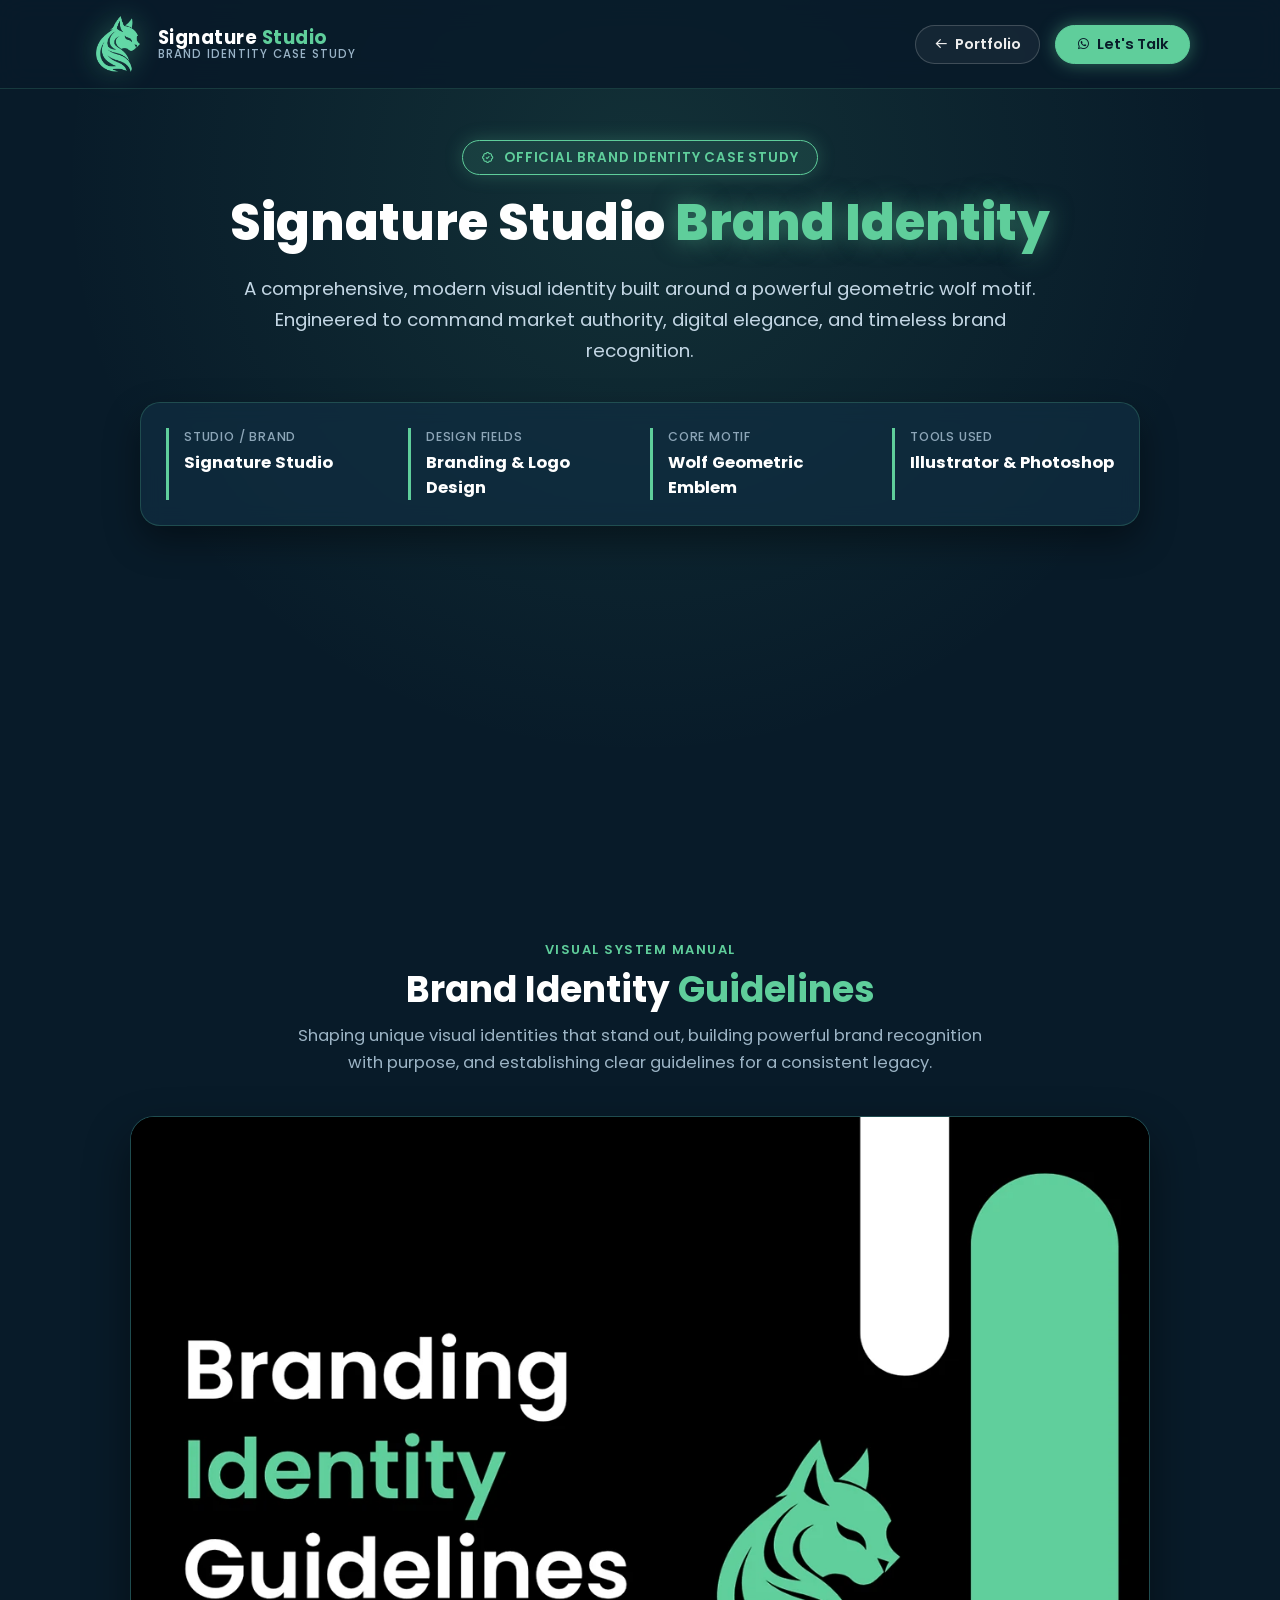
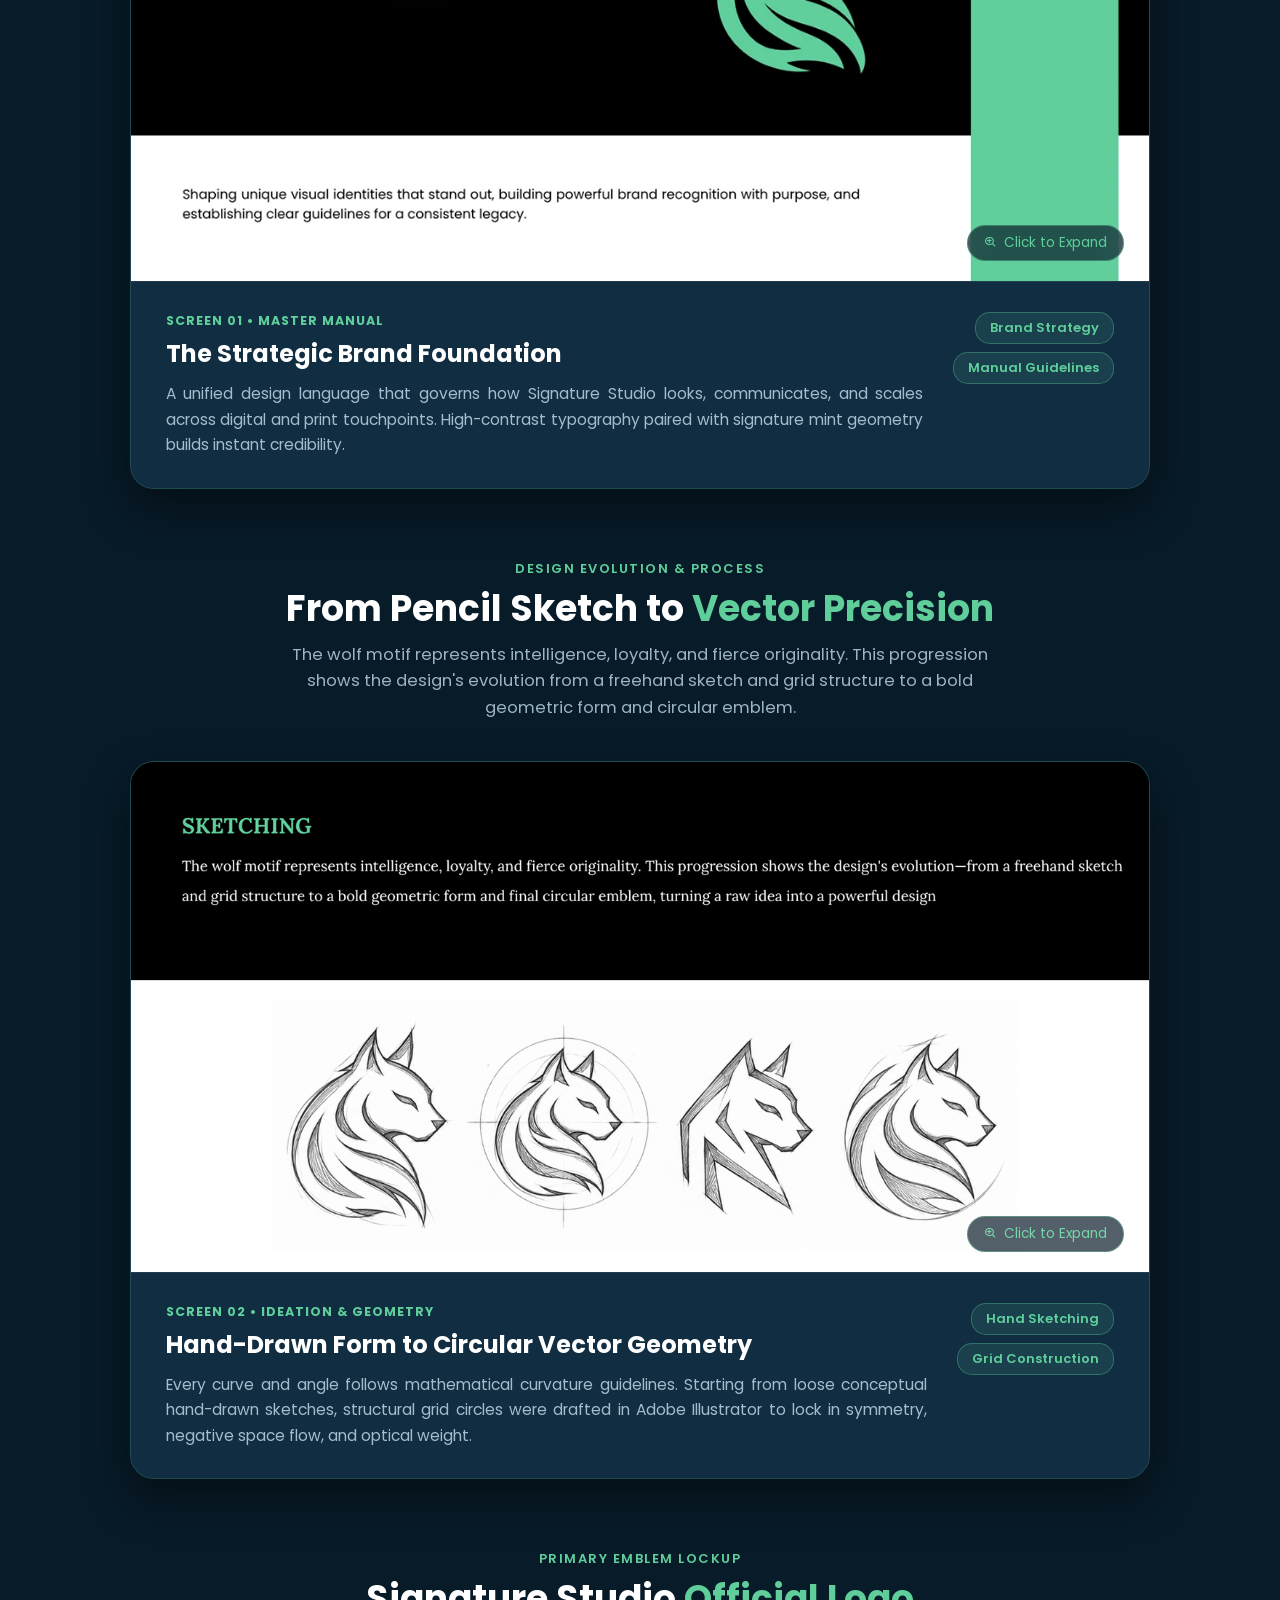
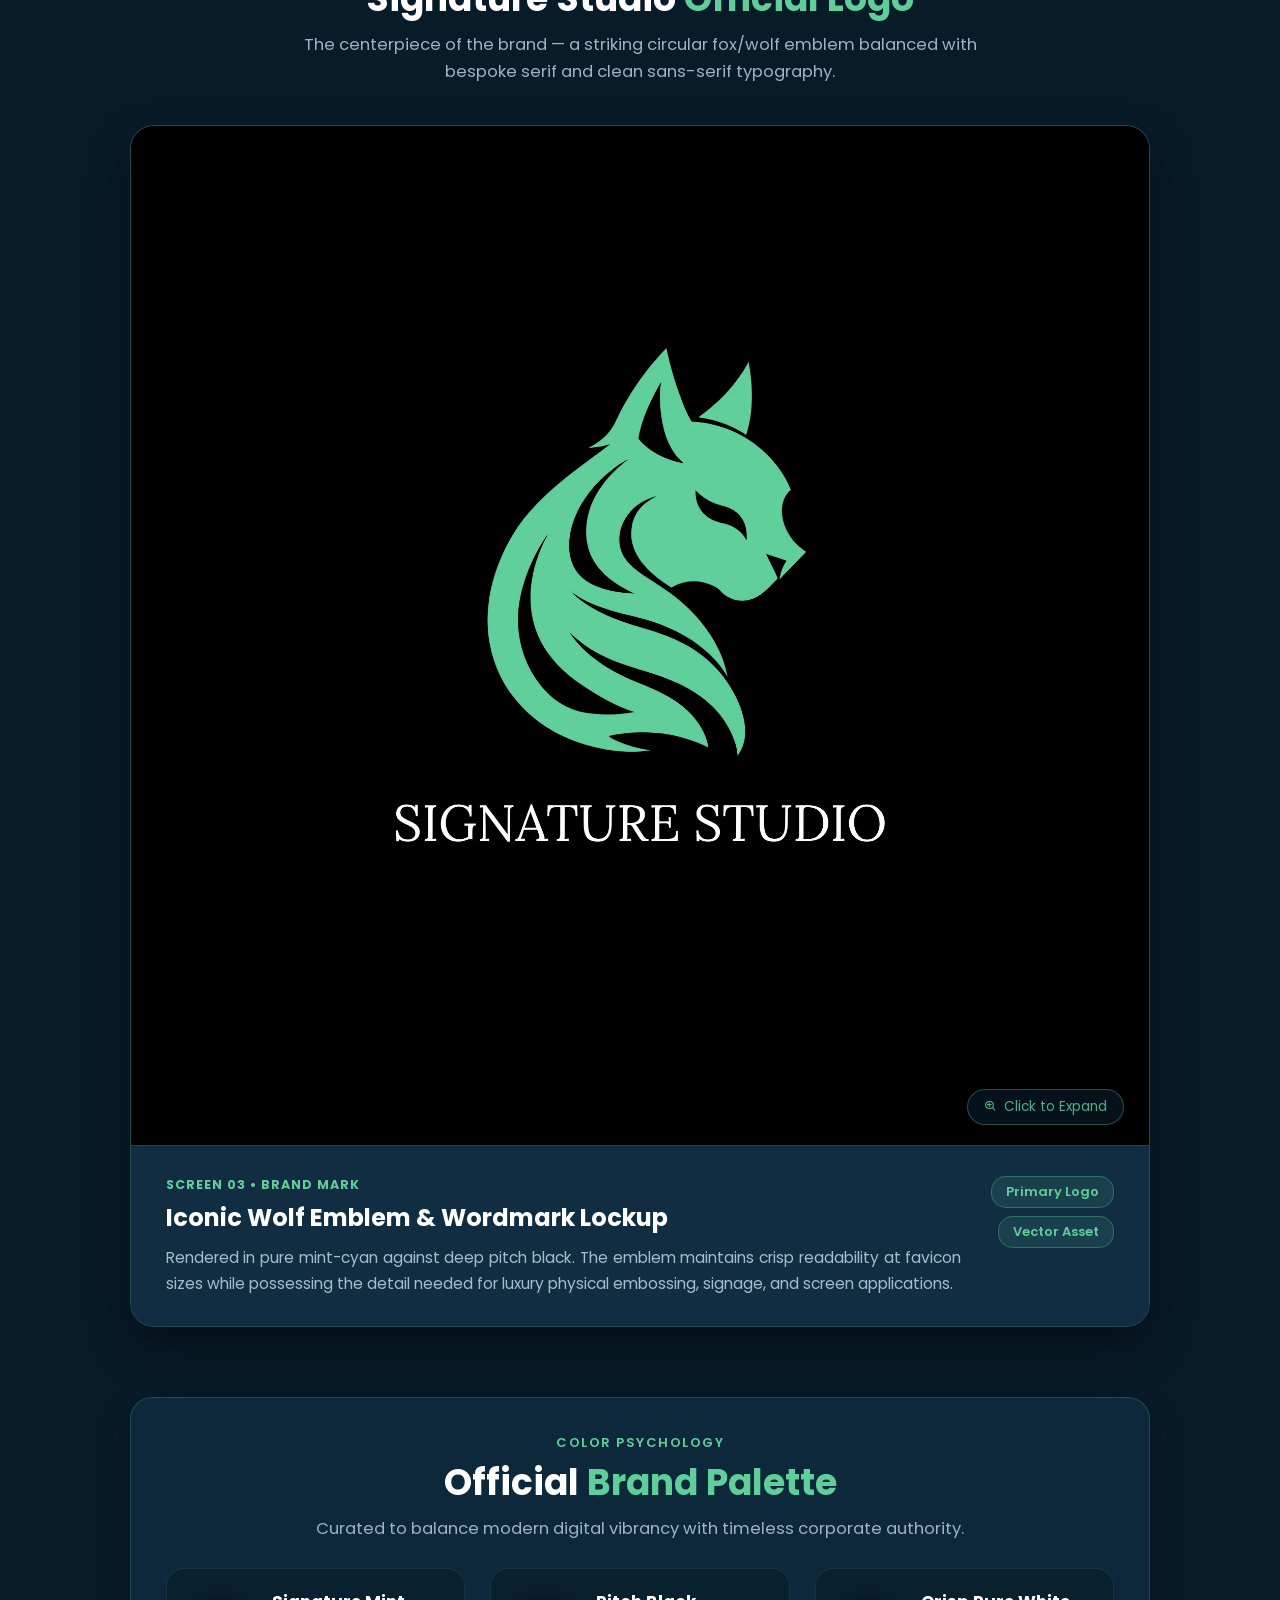
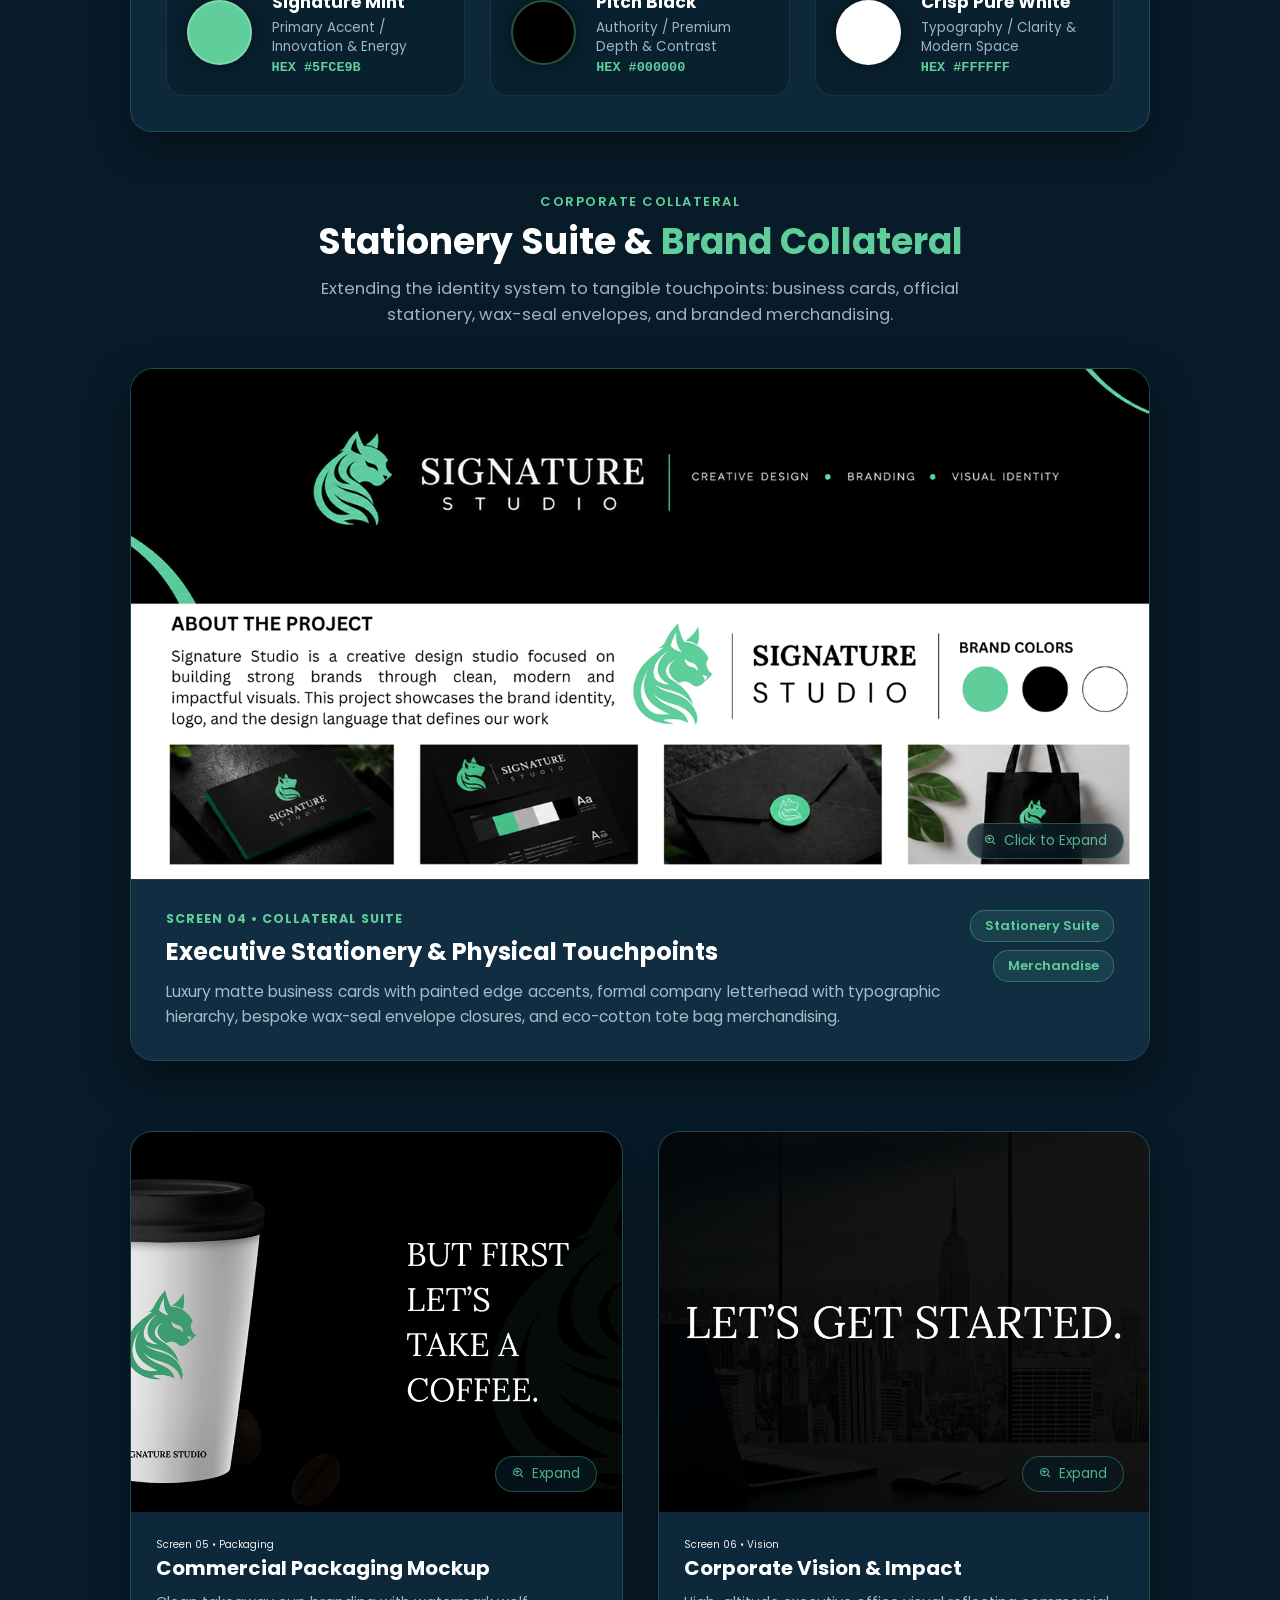
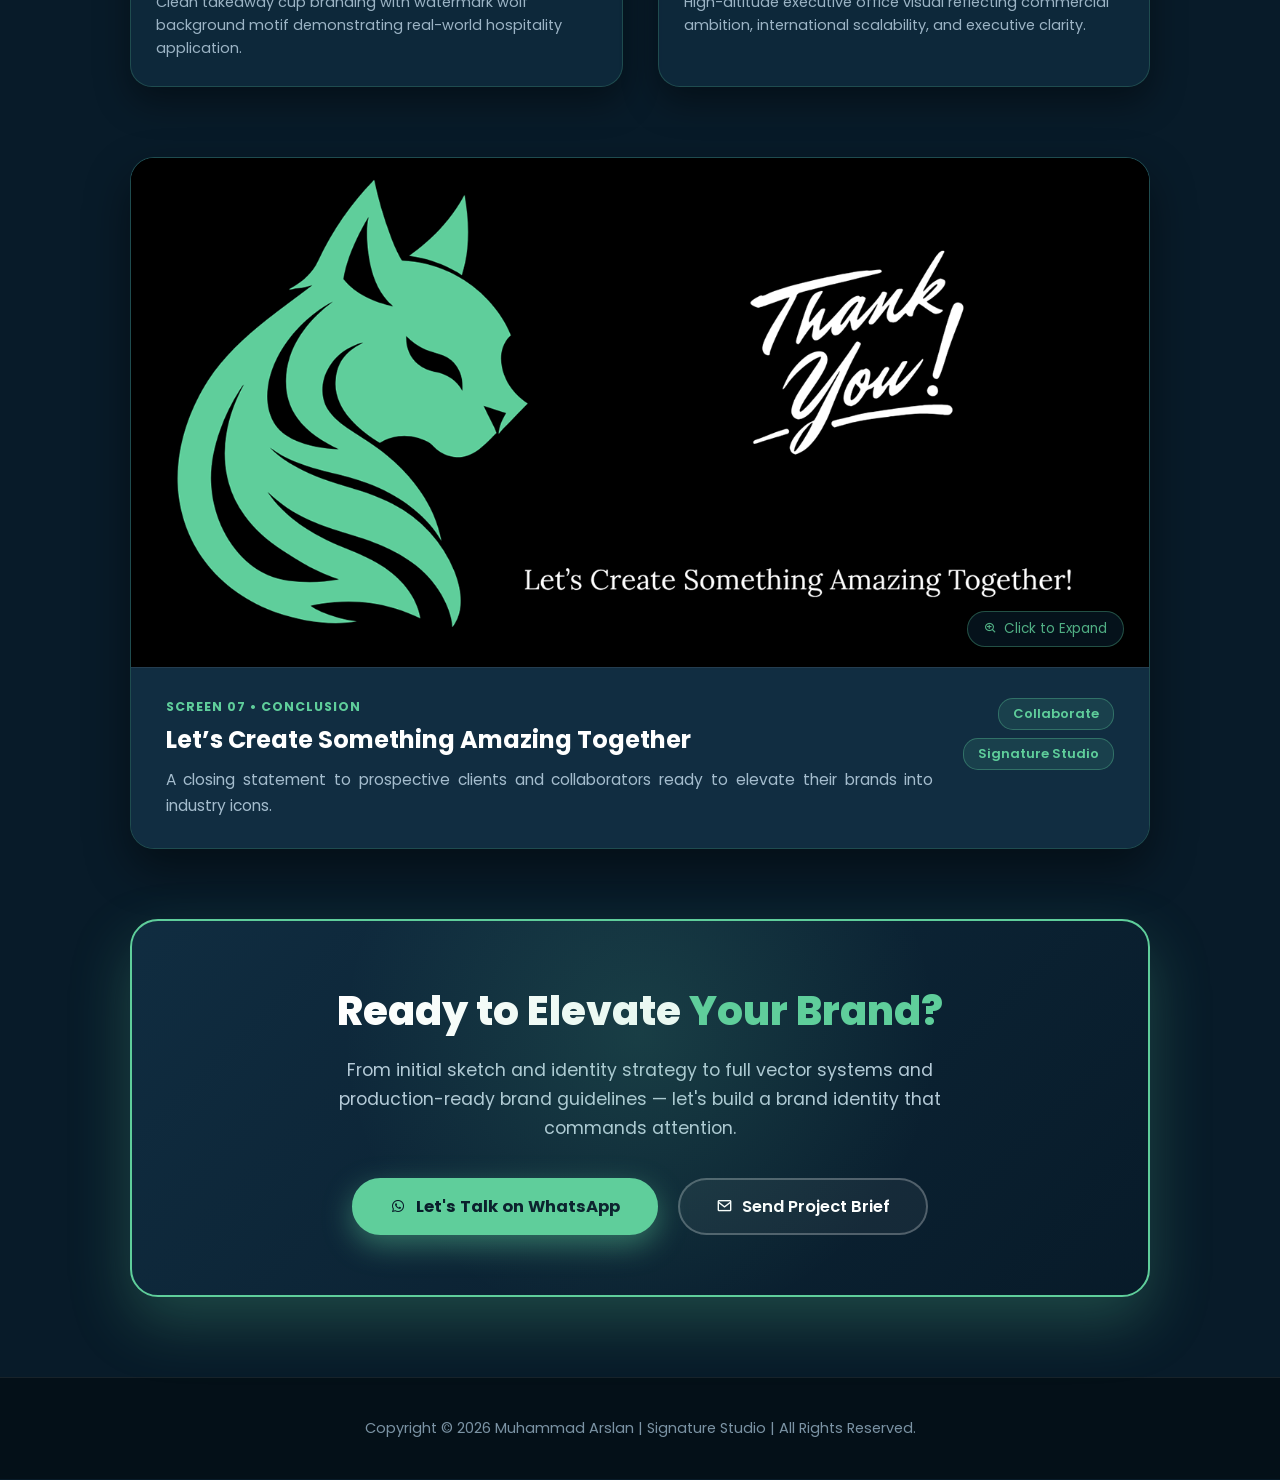
==== brand-identity.html @ 78abb3df "feat: recolor Meta logo to official Meta blue and create internal Brand Identity case study page wit" ====
<!DOCTYPE html>
<html lang="en">

<head>
    <meta charset="UTF-8">
    <meta http-equiv="X-UA-Compatible" content="IE=edge">
    <meta name="viewport" content="width=device-width, initial-scale=1.0">
    <title>Signature Studio — Brand Identity Case Study</title>

    <link rel="stylesheet" href="style.css">
    <!-- Box icons -->
    <link href='https://unpkg.com/boxicons@2.1.4/css/boxicons.min.css' rel='stylesheet'>

    <style>
        /* ==================== BRAND IDENTITY CASE STUDY PAGE STYLES ==================== */
        :root {
            --brand-mint: #5fce9b;
            --brand-mint-glow: rgba(95, 206, 155, 0.45);
            --brand-bg: #081b29;
            --brand-second-bg: #112e42;
            --brand-card-bg: rgba(17, 46, 66, 0.7);
        }

        body.brand-case-study {
            background: var(--brand-bg);
            color: #ededed;
            font-family: 'Poppins', sans-serif;
            overflow-x: hidden;
            -webkit-hyphens: none !important;
            hyphens: none !important;
            word-break: normal !important;
            overflow-wrap: break-word !important;
        }

        /* Top Header Nav */
        .case-nav-bar {
            position: fixed;
            top: 0;
            left: 0;
            width: 100%;
            padding: 1.6rem 7%;
            background: rgba(8, 27, 41, 0.88);
            backdrop-filter: blur(14px);
            -webkit-backdrop-filter: blur(14px);
            display: flex;
            justify-content: space-between;
            align-items: center;
            z-index: 1000;
            border-bottom: 1px solid rgba(95, 206, 155, 0.18);
            transition: all 0.3s ease;
        }

        .case-nav-logo {
            display: inline-flex;
            align-items: center;
            gap: 1.2rem;
            text-decoration: none;
        }

        .case-nav-logo img {
            width: 5.6rem;
            height: 5.6rem;
            object-fit: contain;
            filter: drop-shadow(0 0 14px var(--brand-mint-glow));
            transition: transform 0.35s ease;
        }

        .case-nav-logo:hover img {
            transform: scale(1.1) rotate(4deg);
        }

        .case-nav-logo .case-logo-text {
            display: flex;
            flex-direction: column;
            line-height: 1.15;
        }

        .case-nav-logo .brand-title {
            font-size: 1.85rem;
            font-weight: 700;
            color: #ffffff;
            letter-spacing: .05rem;
        }

        .case-nav-logo .brand-title span {
            color: var(--brand-mint);
        }

        .case-nav-logo .brand-sub {
            font-size: 1.15rem;
            color: #9ab4c7;
            font-weight: 500;
            text-transform: uppercase;
            letter-spacing: .12rem;
        }

        .case-nav-actions {
            display: flex;
            align-items: center;
            gap: 1.5rem;
        }

        .btn-nav-back {
            display: inline-flex;
            align-items: center;
            gap: 0.6rem;
            padding: 0.8rem 1.8rem;
            font-size: 1.45rem;
            font-weight: 600;
            color: #ededed;
            background: rgba(255, 255, 255, 0.05);
            border: 1.5px solid rgba(255, 255, 255, 0.18);
            border-radius: 2.5rem;
            text-decoration: none;
            transition: all 0.3s ease;
        }

        .btn-nav-back:hover {
            border-color: var(--brand-mint);
            color: var(--brand-mint);
            transform: translateX(-3px);
        }

        .btn-nav-whatsapp {
            display: inline-flex;
            align-items: center;
            gap: 0.6rem;
            padding: 0.8rem 2rem;
            font-size: 1.45rem;
            font-weight: 600;
            color: var(--brand-bg);
            background: var(--brand-mint);
            border: 1.5px solid var(--brand-mint);
            border-radius: 2.5rem;
            text-decoration: none;
            box-shadow: 0 0 18px var(--brand-mint-glow);
            transition: all 0.3s ease;
        }

        .btn-nav-whatsapp:hover {
            background: transparent;
            color: var(--brand-mint);
            box-shadow: 0 0 26px var(--brand-mint-glow);
            transform: translateY(-2px);
        }

        /* Hero Banner */
        .case-hero {
            padding: 14rem 7% 5rem;
            position: relative;
            background: radial-gradient(circle at 50% 20%, rgba(95, 206, 155, 0.12) 0%, transparent 60%);
            text-align: center;
        }

        .case-tag-pill {
            display: inline-flex;
            align-items: center;
            gap: 0.8rem;
            padding: 0.65rem 1.8rem;
            background: rgba(95, 206, 155, 0.12);
            border: 1.5px solid var(--brand-mint);
            border-radius: 3rem;
            color: var(--brand-mint);
            font-size: 1.35rem;
            font-weight: 600;
            letter-spacing: .08rem;
            text-transform: uppercase;
            margin-bottom: 2rem;
            box-shadow: 0 0 18px rgba(95, 206, 155, 0.25);
        }

        .case-title {
            font-size: 5rem;
            font-weight: 800;
            line-height: 1.15;
            color: #ffffff;
            margin-bottom: 2rem;
        }

        .case-title span {
            color: var(--brand-mint);
            text-shadow: 0 0 25px rgba(95, 206, 155, 0.5);
        }

        .case-lead {
            font-size: 1.85rem;
            color: #c4d7e5;
            max-width: 82rem;
            margin: 0 auto 3.5rem;
            line-height: 1.7;
            text-align: center;
        }

        /* Project Metadata Strip */
        .case-meta-grid {
            display: grid;
            grid-template-columns: repeat(4, 1fr);
            gap: 2rem;
            max-width: 100rem;
            margin: 0 auto;
            padding: 2.5rem;
            background: var(--brand-card-bg);
            border: 1px solid rgba(95, 206, 155, 0.22);
            border-radius: 2rem;
            backdrop-filter: blur(10px);
            box-shadow: 0 15px 35px rgba(0, 0, 0, 0.4);
        }

        .meta-item {
            text-align: left;
            border-left: 3px solid var(--brand-mint);
            padding-left: 1.5rem;
        }

        .meta-label {
            font-size: 1.25rem;
            text-transform: uppercase;
            letter-spacing: .08rem;
            color: #8da6b8;
            margin-bottom: 0.4rem;
            font-weight: 500;
        }

        .meta-value {
            font-size: 1.65rem;
            font-weight: 700;
            color: #ffffff;
        }

        /* Container & Sections */
        .case-content-wrap {
            max-width: 120rem;
            margin: 0 auto;
            padding: 4rem 7% 8rem;
        }

        .section-header-clean {
            text-align: center;
            margin-bottom: 4rem;
        }

        .section-header-clean .sec-badge {
            font-size: 1.3rem;
            font-weight: 600;
            text-transform: uppercase;
            letter-spacing: .15rem;
            color: var(--brand-mint);
            display: inline-block;
            margin-bottom: 0.8rem;
        }

        .section-header-clean h2 {
            font-size: 3.6rem;
            font-weight: 700;
            color: #ffffff;
            line-height: 1.2;
        }

        .section-header-clean h2 span {
            color: var(--brand-mint);
        }

        .section-header-clean p {
            font-size: 1.65rem;
            color: #9cb4c5;
            max-width: 72rem;
            margin: 1.2rem auto 0;
            line-height: 1.6;
        }

        /* Brand Colors & Palette Card */
        .color-palette-card {
            background: var(--brand-card-bg);
            border: 1px solid rgba(95, 206, 155, 0.22);
            border-radius: 2.2rem;
            padding: 3.5rem;
            margin-bottom: 6rem;
            box-shadow: 0 15px 35px rgba(0, 0, 0, 0.35);
        }

        .color-palette-grid {
            display: grid;
            grid-template-columns: repeat(3, 1fr);
            gap: 2.5rem;
            margin-top: 2.5rem;
        }

        .swatch-card {
            background: rgba(8, 27, 41, 0.6);
            border: 1px solid rgba(255, 255, 255, 0.08);
            border-radius: 1.8rem;
            padding: 2rem;
            display: flex;
            align-items: center;
            gap: 2rem;
            transition: transform 0.3s ease, border-color 0.3s ease;
        }

        .swatch-card:hover {
            transform: translateY(-4px);
            border-color: var(--brand-mint);
        }

        .swatch-circle {
            width: 6.5rem;
            height: 6.5rem;
            border-radius: 50%;
            flex-shrink: 0;
            box-shadow: 0 0 18px rgba(0, 0, 0, 0.5);
            border: 2px solid rgba(255, 255, 255, 0.2);
        }

        .swatch-info h4 {
            font-size: 1.7rem;
            font-weight: 700;
            color: #ffffff;
            margin-bottom: 0.4rem;
        }

        .swatch-info p {
            font-size: 1.35rem;
            color: #9cb4c5;
            line-height: 1.4;
        }

        .swatch-code {
            font-family: monospace;
            font-size: 1.35rem;
            color: var(--brand-mint);
            font-weight: 600;
            margin-top: 0.4rem;
            display: block;
        }

        /* Screen Presentation Blocks */
        .screen-feature-block {
            margin-bottom: 7rem;
            background: var(--brand-card-bg);
            border: 1px solid rgba(95, 206, 155, 0.22);
            border-radius: 2.4rem;
            overflow: hidden;
            box-shadow: 0 20px 45px rgba(0, 0, 0, 0.45);
            transition: border-color 0.4s ease, box-shadow 0.4s ease;
        }

        .screen-feature-block:hover {
            border-color: var(--brand-mint);
            box-shadow: 0 22px 55px rgba(95, 206, 155, 0.2);
        }

        .screen-img-wrap {
            position: relative;
            cursor: pointer;
            overflow: hidden;
            background: #000000;
            display: flex;
            align-items: center;
            justify-content: center;
        }

        .screen-img-wrap img {
            width: 100%;
            height: auto;
            display: block;
            object-fit: contain;
            transition: transform 0.45s cubic-bezier(0.2, 0.8, 0.2, 1);
        }

        .screen-img-wrap:hover img {
            transform: scale(1.02);
        }

        .screen-zoom-hint {
            position: absolute;
            bottom: 2rem;
            right: 2.5rem;
            background: rgba(8, 27, 41, 0.82);
            backdrop-filter: blur(10px);
            border: 1px solid rgba(95, 206, 155, 0.4);
            border-radius: 2rem;
            padding: 0.7rem 1.6rem;
            font-size: 1.35rem;
            color: var(--brand-mint);
            display: inline-flex;
            align-items: center;
            gap: 0.6rem;
            pointer-events: none;
            opacity: 0.85;
            transition: opacity 0.3s ease;
        }

        .screen-img-wrap:hover .screen-zoom-hint {
            opacity: 1;
        }

        .screen-caption-row {
            padding: 3rem 3.5rem;
            display: flex;
            justify-content: space-between;
            align-items: flex-start;
            gap: 3rem;
            background: rgba(17, 46, 66, 0.95);
            border-top: 1px solid rgba(255, 255, 255, 0.08);
        }

        .screen-caption-left {
            max-width: 80rem;
        }

        .screen-caption-left .badge-num {
            display: inline-block;
            font-size: 1.25rem;
            font-weight: 700;
            color: var(--brand-mint);
            text-transform: uppercase;
            letter-spacing: .1rem;
            margin-bottom: 0.6rem;
        }

        .screen-caption-left h3 {
            font-size: 2.4rem;
            font-weight: 700;
            color: #ffffff;
            margin-bottom: 1rem;
        }

        .screen-caption-left p {
            font-size: 1.55rem;
            color: #a4bccd;
            line-height: 1.65;
            text-align: justify;
        }

        .screen-caption-right {
            display: flex;
            flex-direction: column;
            gap: 0.8rem;
            align-items: flex-end;
            flex-shrink: 0;
        }

        .screen-tag {
            background: rgba(95, 206, 155, 0.12);
            border: 1px solid rgba(95, 206, 155, 0.35);
            color: var(--brand-mint);
            padding: 0.5rem 1.4rem;
            border-radius: 1.5rem;
            font-size: 1.3rem;
            font-weight: 600;
        }

        /* 2-Column Grid for Smaller Screens */
        .screen-pair-grid {
            display: grid;
            grid-template-columns: repeat(2, 1fr);
            gap: 3.5rem;
            margin-bottom: 7rem;
        }

        .screen-pair-card {
            background: var(--brand-card-bg);
            border: 1px solid rgba(95, 206, 155, 0.22);
            border-radius: 2.2rem;
            overflow: hidden;
            box-shadow: 0 15px 35px rgba(0, 0, 0, 0.4);
            transition: all 0.4s ease;
        }

        .screen-pair-card:hover {
            border-color: var(--brand-mint);
            transform: translateY(-4px);
        }

        .screen-pair-card .screen-img-wrap {
            height: 38rem;
        }

        .screen-pair-card .screen-img-wrap img {
            width: 100%;
            height: 100%;
            object-fit: cover;
        }

        .screen-pair-caption {
            padding: 2.5rem;
        }

        .screen-pair-caption h4 {
            font-size: 2rem;
            font-weight: 700;
            color: #ffffff;
            margin-bottom: 0.8rem;
        }

        .screen-pair-caption p {
            font-size: 1.45rem;
            color: #9cb4c5;
            line-height: 1.6;
        }

        /* Call To Action Box */
        .case-cta-section {
            background: linear-gradient(135deg, rgba(17, 46, 66, 0.95), rgba(8, 27, 41, 0.95));
            border: 2px solid var(--brand-mint);
            border-radius: 2.8rem;
            padding: 6rem 5%;
            text-align: center;
            box-shadow: 0 25px 60px rgba(95, 206, 155, 0.25);
            position: relative;
            overflow: hidden;
            margin-top: 5rem;
        }

        .case-cta-section::before {
            content: '';
            position: absolute;
            top: -50%;
            left: 50%;
            transform: translateX(-50%);
            width: 60rem;
            height: 60rem;
            background: radial-gradient(circle, rgba(95, 206, 155, 0.15) 0%, transparent 70%);
            pointer-events: none;
        }

        .case-cta-section h2 {
            font-size: 4rem;
            font-weight: 800;
            color: #ffffff;
            margin-bottom: 1.5rem;
        }

        .case-cta-section h2 span {
            color: var(--brand-mint);
        }

        .case-cta-section p {
            font-size: 1.75rem;
            color: #b5cad8;
            max-width: 68rem;
            margin: 0 auto 3.5rem;
            line-height: 1.65;
        }

        .case-cta-buttons {
            display: inline-flex;
            gap: 2rem;
            justify-content: center;
            align-items: center;
            flex-wrap: wrap;
        }

        .cta-btn-main {
            display: inline-flex;
            align-items: center;
            gap: 0.9rem;
            padding: 1.4rem 3.6rem;
            background: var(--brand-mint);
            color: var(--brand-bg);
            border: 2px solid var(--brand-mint);
            border-radius: 3rem;
            font-size: 1.65rem;
            font-weight: 700;
            text-decoration: none;
            box-shadow: 0 10px 30px var(--brand-mint-glow);
            transition: all 0.35s ease;
        }

        .cta-btn-main:hover {
            background: transparent;
            color: var(--brand-mint);
            transform: translateY(-3px) scale(1.03);
            box-shadow: 0 12px 35px rgba(95, 206, 155, 0.6);
        }

        .cta-btn-alt {
            display: inline-flex;
            align-items: center;
            gap: 0.9rem;
            padding: 1.4rem 3.6rem;
            background: rgba(255, 255, 255, 0.05);
            color: #ffffff;
            border: 2px solid rgba(255, 255, 255, 0.25);
            border-radius: 3rem;
            font-size: 1.65rem;
            font-weight: 600;
            text-decoration: none;
            transition: all 0.35s ease;
        }

        .cta-btn-alt:hover {
            border-color: var(--brand-mint);
            color: var(--brand-mint);
            transform: translateY(-3px);
        }

        /* Lightbox Modal */
        .lightbox-modal {
            position: fixed;
            inset: 0;
            background: rgba(4, 15, 23, 0.94);
            backdrop-filter: blur(16px);
            -webkit-backdrop-filter: blur(16px);
            z-index: 9999;
            display: none;
            justify-content: center;
            align-items: center;
            padding: 2rem;
            opacity: 0;
            transition: opacity 0.3s ease;
        }

        .lightbox-modal.active {
            display: flex;
            opacity: 1;
        }

        .lightbox-content-box {
            position: relative;
            max-width: 95vw;
            max-height: 92vh;
            display: flex;
            flex-direction: column;
            align-items: center;
        }

        .lightbox-content-box img {
            max-width: 92vw;
            max-height: 85vh;
            border-radius: 1.2rem;
            border: 1px solid rgba(95, 206, 155, 0.3);
            box-shadow: 0 25px 60px rgba(0, 0, 0, 0.85);
            object-fit: contain;
        }

        .lightbox-close-btn {
            position: absolute;
            top: -4.5rem;
            right: 0;
            font-size: 3.5rem;
            color: #ffffff;
            cursor: pointer;
            transition: color 0.2s ease, transform 0.2s ease;
        }

        .lightbox-close-btn:hover {
            color: var(--brand-mint);
            transform: rotate(90deg);
        }

        .lightbox-caption {
            color: #b5cad8;
            font-size: 1.5rem;
            margin-top: 1.2rem;
            text-align: center;
            font-weight: 500;
        }

        /* Footer */
        .case-footer {
            padding: 4rem 7%;
            background: #041018;
            border-top: 1px solid rgba(255, 255, 255, 0.08);
            text-align: center;
        }

        .case-footer p {
            font-size: 1.45rem;
            color: #7b93a4;
        }

        /* ==================== RESPONSIVE DESIGN ==================== */
        @media (max-width: 991px) {
            .case-title {
                font-size: 4rem;
            }

            .case-meta-grid {
                grid-template-columns: repeat(2, 1fr);
                gap: 2rem;
            }

            .color-palette-grid {
                grid-template-columns: 1fr;
            }

            .screen-pair-grid {
                grid-template-columns: 1fr;
            }

            .screen-caption-row {
                flex-direction: column;
                gap: 1.8rem;
            }

            .screen-caption-right {
                align-items: flex-start;
            }
        }

        @media (max-width: 768px) {
            .case-nav-bar {
                padding: 1.4rem 5%;
            }

            .case-nav-logo .brand-sub {
                display: none;
            }

            .case-nav-logo img {
                width: 4.6rem;
                height: 4.6rem;
            }

            .btn-nav-back span,
            .btn-nav-whatsapp span {
                display: none;
            }

            .btn-nav-back,
            .btn-nav-whatsapp {
                padding: 0.8rem 1.2rem;
                font-size: 1.8rem;
            }

            .case-hero {
                padding: 11rem 5% 4rem;
            }

            .case-title {
                font-size: 3.2rem;
            }

            .case-lead {
                font-size: 1.6rem;
            }

            .case-meta-grid {
                grid-template-columns: 1fr;
                padding: 2rem;
            }

            .section-header-clean h2 {
                font-size: 2.8rem;
            }

            .screen-caption-row {
                padding: 2.2rem;
            }

            .screen-caption-left h3 {
                font-size: 2rem;
            }

            .case-cta-section {
                padding: 4.5rem 5%;
            }

            .case-cta-section h2 {
                font-size: 3rem;
            }

            .case-cta-buttons {
                flex-direction: column;
                width: 100%;
            }

            .cta-btn-main,
            .cta-btn-alt {
                width: 100%;
                justify-content: center;
            }
        }

        @media (max-width: 462px) {
            .case-title {
                font-size: 2.7rem;
            }

            .case-tag-pill {
                font-size: 1.15rem;
                padding: 0.5rem 1.4rem;
            }

            .case-nav-logo img {
                width: 4.2rem;
                height: 4.2rem;
            }

            .case-nav-logo .brand-title {
                font-size: 1.6rem;
            }
        }
    </style>
</head>

<body class="brand-case-study">

    <!-- Top Navigation Bar -->
    <header class="case-nav-bar">
        <a href="index.html" class="case-nav-logo" title="Back to Portfolio Home">
            <img src="images/logo.png" alt="Signature Studio Fox Emblem">
            <div class="case-logo-text">
                <span class="brand-title">Signature <span>Studio</span></span>
                <span class="brand-sub">Brand Identity Case Study</span>
            </div>
        </a>

        <div class="case-nav-actions">
            <a href="index.html" class="btn-nav-back" title="Back to Portfolio">
                <i class='bx bx-arrow-back'></i>
                <span>Portfolio</span>
            </a>
            <a href="https://wa.me/923067517024?text=Hello%20Muhammad%20Arslan%2C%20I%20saw%20your%20Signature%20Studio%20Brand%20Identity%20case%20study%20and%20would%20like%20to%20discuss%20a%20project!" target="_blank" class="btn-nav-whatsapp" title="Let's Talk">
                <i class='bx bxl-whatsapp'></i>
                <span>Let's Talk</span>
            </a>
        </div>
    </header>

    <!-- Hero Header -->
    <section class="case-hero">
        <div class="case-tag-pill">
            <i class='bx bx-badge-check'></i>
            <span>Official Brand Identity Case Study</span>
        </div>

        <h1 class="case-title">
            Signature Studio <span>Brand Identity</span>
        </h1>

        <p class="case-lead">
            A comprehensive, modern visual identity built around a powerful geometric wolf motif. Engineered to command market authority, digital elegance, and timeless brand recognition.
        </p>

        <!-- Project Metadata Grid -->
        <div class="case-meta-grid">
            <div class="meta-item">
                <div class="meta-label">Studio / Brand</div>
                <div class="meta-value">Signature Studio</div>
            </div>
            <div class="meta-item">
                <div class="meta-label">Design Fields</div>
                <div class="meta-value">Branding & Logo Design</div>
            </div>
            <div class="meta-item">
                <div class="meta-label">Core Motif</div>
                <div class="meta-value">Wolf Geometric Emblem</div>
            </div>
            <div class="meta-item">
                <div class="meta-label">Tools Used</div>
                <div class="meta-value">Illustrator & Photoshop</div>
            </div>
        </div>
    </section>

    <!-- Main Content Presentation -->
    <main class="case-content-wrap">

        <!-- Section 1: Brand Guidelines Overview -->
        <div class="section-header-clean">
            <span class="sec-badge">Visual System Manual</span>
            <h2>Brand Identity <span>Guidelines</span></h2>
            <p>
                Shaping unique visual identities that stand out, building powerful brand recognition with purpose, and establishing clear guidelines for a consistent legacy.
            </p>
        </div>

        <!-- Screen 1: Guidelines Cover -->
        <div class="screen-feature-block">
            <div class="screen-img-wrap" onclick="openLightbox('images/brand-identity/1-guidelines-cover.png', 'Branding Identity Guidelines — Complete Manual Cover')">
                <img src="images/brand-identity/1-guidelines-cover.png" alt="Branding Identity Guidelines Cover" loading="lazy">
                <div class="screen-zoom-hint">
                    <i class='bx bx-zoom-in'></i> Click to Expand
                </div>
            </div>
            <div class="screen-caption-row">
                <div class="screen-caption-left">
                    <span class="badge-num">Screen 01 • Master Manual</span>
                    <h3>The Strategic Brand Foundation</h3>
                    <p>
                        A unified design language that governs how Signature Studio looks, communicates, and scales across digital and print touchpoints. High-contrast typography paired with signature mint geometry builds instant credibility.
                    </p>
                </div>
                <div class="screen-caption-right">
                    <span class="screen-tag">Brand Strategy</span>
                    <span class="screen-tag">Manual Guidelines</span>
                </div>
            </div>
        </div>

        <!-- Section 2: Sketching & Motif Evolution -->
        <div class="section-header-clean">
            <span class="sec-badge">Design Evolution & Process</span>
            <h2>From Pencil Sketch to <span>Vector Precision</span></h2>
            <p>
                The wolf motif represents intelligence, loyalty, and fierce originality. This progression shows the design's evolution from a freehand sketch and grid structure to a bold geometric form and circular emblem.
            </p>
        </div>

        <!-- Screen 2: Sketching Evolution -->
        <div class="screen-feature-block">
            <div class="screen-img-wrap" onclick="openLightbox('images/brand-identity/6-sketching-evolution.png', 'Sketching & Geometric Design Progression')">
                <img src="images/brand-identity/6-sketching-evolution.png" alt="Sketching Progression & Geometric Grid Structure" loading="lazy">
                <div class="screen-zoom-hint">
                    <i class='bx bx-zoom-in'></i> Click to Expand
                </div>
            </div>
            <div class="screen-caption-row">
                <div class="screen-caption-left">
                    <span class="badge-num">Screen 02 • Ideation & Geometry</span>
                    <h3>Hand-Drawn Form to Circular Vector Geometry</h3>
                    <p>
                        Every curve and angle follows mathematical curvature guidelines. Starting from loose conceptual hand-drawn sketches, structural grid circles were drafted in Adobe Illustrator to lock in symmetry, negative space flow, and optical weight.
                    </p>
                </div>
                <div class="screen-caption-right">
                    <span class="screen-tag">Hand Sketching</span>
                    <span class="screen-tag">Grid Construction</span>
                </div>
            </div>
        </div>

        <!-- Section 3: The Primary Logo Presentation -->
        <div class="section-header-clean">
            <span class="sec-badge">Primary Emblem Lockup</span>
            <h2>Signature Studio <span>Official Logo</span></h2>
            <p>
                The centerpiece of the brand — a striking circular fox/wolf emblem balanced with bespoke serif and clean sans-serif typography.
            </p>
        </div>

        <!-- Screen 3: Primary Logo Presentation -->
        <div class="screen-feature-block">
            <div class="screen-img-wrap" onclick="openLightbox('images/brand-identity/3-fox-logo-presentation.png', 'Primary Brand Logo Presentation')">
                <img src="images/brand-identity/3-fox-logo-presentation.png" alt="Signature Studio Official Fox Logo" loading="lazy">
                <div class="screen-zoom-hint">
                    <i class='bx bx-zoom-in'></i> Click to Expand
                </div>
            </div>
            <div class="screen-caption-row">
                <div class="screen-caption-left">
                    <span class="badge-num">Screen 03 • Brand Mark</span>
                    <h3>Iconic Wolf Emblem & Wordmark Lockup</h3>
                    <p>
                        Rendered in pure mint-cyan against deep pitch black. The emblem maintains crisp readability at favicon sizes while possessing the detail needed for luxury physical embossing, signage, and screen applications.
                    </p>
                </div>
                <div class="screen-caption-right">
                    <span class="screen-tag">Primary Logo</span>
                    <span class="screen-tag">Vector Asset</span>
                </div>
            </div>
        </div>

        <!-- Section 4: Brand Color System -->
        <div class="color-palette-card">
            <div class="section-header-clean" style="margin-bottom: 2rem;">
                <span class="sec-badge">Color Psychology</span>
                <h2>Official <span>Brand Palette</span></h2>
                <p>Curated to balance modern digital vibrancy with timeless corporate authority.</p>
            </div>

            <div class="color-palette-grid">
                <div class="swatch-card">
                    <div class="swatch-circle" style="background: #5fce9b;"></div>
                    <div class="swatch-info">
                        <h4>Signature Mint</h4>
                        <p>Primary Accent / Innovation & Energy</p>
                        <span class="swatch-code">HEX #5FCE9B</span>
                    </div>
                </div>

                <div class="swatch-card">
                    <div class="swatch-circle" style="background: #000000; border-color: rgba(95, 206, 155, 0.4);"></div>
                    <div class="swatch-info">
                        <h4>Pitch Black</h4>
                        <p>Authority / Premium Depth & Contrast</p>
                        <span class="swatch-code">HEX #000000</span>
                    </div>
                </div>

                <div class="swatch-card">
                    <div class="swatch-circle" style="background: #ffffff;"></div>
                    <div class="swatch-info">
                        <h4>Crisp Pure White</h4>
                        <p>Typography / Clarity & Modern Space</p>
                        <span class="swatch-code">HEX #FFFFFF</span>
                    </div>
                </div>
            </div>
        </div>

        <!-- Section 5: Brand System & Stationery Suite -->
        <div class="section-header-clean">
            <span class="sec-badge">Corporate Collateral</span>
            <h2>Stationery Suite & <span>Brand Collateral</span></h2>
            <p>
                Extending the identity system to tangible touchpoints: business cards, official stationery, wax-seal envelopes, and branded merchandising.
            </p>
        </div>

        <!-- Screen 4: Brand Overview Collateral -->
        <div class="screen-feature-block">
            <div class="screen-img-wrap" onclick="openLightbox('images/brand-identity/2-brand-overview.png', 'Stationery Suite, Business Cards, Envelope & Merchandising')">
                <img src="images/brand-identity/2-brand-overview.png" alt="Brand Identity Collateral, Business Cards and Mockups" loading="lazy">
                <div class="screen-zoom-hint">
                    <i class='bx bx-zoom-in'></i> Click to Expand
                </div>
            </div>
            <div class="screen-caption-row">
                <div class="screen-caption-left">
                    <span class="badge-num">Screen 04 • Collateral Suite</span>
                    <h3>Executive Stationery & Physical Touchpoints</h3>
                    <p>
                        Luxury matte business cards with painted edge accents, formal company letterhead with typographic hierarchy, bespoke wax-seal envelope closures, and eco-cotton tote bag merchandising.
                    </p>
                </div>
                <div class="screen-caption-right">
                    <span class="screen-tag">Stationery Suite</span>
                    <span class="screen-tag">Merchandise</span>
                </div>
            </div>
        </div>

        <!-- Section 6: Lifestyle Mockup & Real-World Application -->
        <div class="screen-pair-grid">
            <!-- Screen 5: Coffee Cup Mockup -->
            <div class="screen-pair-card">
                <div class="screen-img-wrap" onclick="openLightbox('images/brand-identity/4-coffee-cup-mockup.png', 'Commercial Packaging Mockup — But First Let\'s Take A Coffee')">
                    <img src="images/brand-identity/4-coffee-cup-mockup.png" alt="Commercial Packaging Coffee Cup Mockup" loading="lazy">
                    <div class="screen-zoom-hint">
                        <i class='bx bx-zoom-in'></i> Expand
                    </div>
                </div>
                <div class="screen-pair-caption">
                    <span class="badge-num">Screen 05 • Packaging</span>
                    <h4>Commercial Packaging Mockup</h4>
                    <p>
                        Clean takeaway cup branding with watermark wolf background motif demonstrating real-world hospitality application.
                    </p>
                </div>
            </div>

            <!-- Screen 6: Let's Get Started Skyline -->
            <div class="screen-pair-card">
                <div class="screen-img-wrap" onclick="openLightbox('images/brand-identity/5-lets-get-started.png', 'Corporate Cityscape — Let\'s Get Started')">
                    <img src="images/brand-identity/5-lets-get-started.png" alt="Executive Workspace Skyline Banner" loading="lazy">
                    <div class="screen-zoom-hint">
                        <i class='bx bx-zoom-in'></i> Expand
                    </div>
                </div>
                <div class="screen-pair-caption">
                    <span class="badge-num">Screen 06 • Vision</span>
                    <h4>Corporate Vision & Impact</h4>
                    <p>
                        High-altitude executive office visual reflecting commercial ambition, international scalability, and executive clarity.
                    </p>
                </div>
            </div>
        </div>

        <!-- Screen 7: Thank You Screen -->
        <div class="screen-feature-block">
            <div class="screen-img-wrap" onclick="openLightbox('images/brand-identity/7-thank-you.png', 'Thank You — Let\'s Create Something Amazing Together!')">
                <img src="images/brand-identity/7-thank-you.png" alt="Signature Studio Thank You Presentation" loading="lazy">
                <div class="screen-zoom-hint">
                    <i class='bx bx-zoom-in'></i> Click to Expand
                </div>
            </div>
            <div class="screen-caption-row">
                <div class="screen-caption-left">
                    <span class="badge-num">Screen 07 • Conclusion</span>
                    <h3>Let’s Create Something Amazing Together</h3>
                    <p>
                        A closing statement to prospective clients and collaborators ready to elevate their brands into industry icons.
                    </p>
                </div>
                <div class="screen-caption-right">
                    <span class="screen-tag">Collaborate</span>
                    <span class="screen-tag">Signature Studio</span>
                </div>
            </div>
        </div>

        <!-- Call To Action Section -->
        <div class="case-cta-section">
            <h2>Ready to Elevate <span>Your Brand?</span></h2>
            <p>
                From initial sketch and identity strategy to full vector systems and production-ready brand guidelines — let's build a brand identity that commands attention.
            </p>
            <div class="case-cta-buttons">
                <a href="https://wa.me/923067517024?text=Hello%20Muhammad%20Arslan%2C%20I%20saw%20your%20Signature%20Studio%20Brand%20Identity%20case%20study%20and%20would%20like%20to%20discuss%20a%20project!" target="_blank" class="cta-btn-main">
                    <i class='bx bxl-whatsapp'></i>
                    <span>Let's Talk on WhatsApp</span>
                </a>
                <a href="index.html#contact" class="cta-btn-alt">
                    <i class='bx bx-envelope'></i>
                    <span>Send Project Brief</span>
                </a>
            </div>
        </div>

    </main>

    <!-- Interactive Lightbox Modal -->
    <div class="lightbox-modal" id="lightbox-modal" onclick="closeLightbox(event)">
        <div class="lightbox-content-box">
            <span class="lightbox-close-btn" onclick="closeLightboxDirect()">&times;</span>
            <img src="" alt="Expanded View" id="lightbox-img">
            <div class="lightbox-caption" id="lightbox-caption"></div>
        </div>
    </div>

    <!-- Footer -->
    <footer class="case-footer">
        <p>Copyright &copy; 2026 Muhammad Arslan | Signature Studio | All Rights Reserved.</p>
    </footer>

    <!-- Lightbox Script -->
    <script>
        function openLightbox(src, caption) {
            const modal = document.getElementById('lightbox-modal');
            const img = document.getElementById('lightbox-img');
            const cap = document.getElementById('lightbox-caption');

            img.src = src;
            cap.textContent = caption || '';
            modal.classList.add('active');
            document.body.style.overflow = 'hidden';
        }

        function closeLightboxDirect() {
            const modal = document.getElementById('lightbox-modal');
            modal.classList.remove('active');
            document.body.style.overflow = '';
        }

        function closeLightbox(e) {
            if (e.target.id === 'lightbox-modal') {
                closeLightboxDirect();
            }
        }

        document.addEventListener('keydown', (e) => {
            if (e.key === 'Escape') closeLightboxDirect();
        });
    </script>
</body>

</html>
---- style.css ----
@import url('https://fonts.googleapis.com/css2?family=Poppins:wght@300;400;500;600;800;900&display=swap');

* {
    margin: 0;
    padding: 0;
    box-sizing: border-box;
    text-decoration: none;
    border: none;
    outline: none;
    scroll-behavior: smooth;
    font-family: 'Poppins', sans-serif;
}

:root {
    --bg-color: #08080a;
    --second-bg-color: #0f1412;
    --text-color: #ededed;
    --main-color: #5FCE9B;
    --main-glow: rgba(95, 206, 155, 0.45);
    --main-dark: #3aa675;
}

/* Custom Scrollbar */
::-webkit-scrollbar {
    width: 8px;
}

::-webkit-scrollbar-track {
    background: var(--bg-color);
}

::-webkit-scrollbar-thumb {
    background: var(--main-color);
    border-radius: 4px;
}

::-webkit-scrollbar-thumb:hover {
    background: #7ee0b3;
}

html {
    font-size: 62.5%;
    overflow-x: hidden;
    max-width: 100vw;
    width: 100%;
}

body {
    background: var(--bg-color);
    color: var(--text-color);
    overflow-x: hidden;
    max-width: 100vw;
    width: 100%;
    position: relative;
}

.header {
    position: fixed;
    top: 0;
    left: 0;
    width: 100%;
    padding: 2rem 9%;
    background: transparent;
    display: flex;
    justify-content: space-between;
    align-items: center;
    z-index: 100;
    transition: .3s;
}

.header.sticky {
    background: var(--bg-color);
}

.logo {
    position: relative;
    font-size: 2.6rem;
    color: var(--text-color);
    font-weight: 700;
    display: inline-flex;
    align-items: center;
    gap: 1.2rem;
    text-decoration: none;
}

.logo .nav-logo-img {
    width: 7.2rem;
    height: 7.2rem;
    object-fit: contain;
    filter: drop-shadow(0 0 16px rgba(95, 206, 155, 0.55));
    transition: transform .35s cubic-bezier(0.175, 0.885, 0.32, 1.275), filter .35s ease;
}

.logo:hover .nav-logo-img {
    transform: scale(1.12) rotate(4deg);
    filter: drop-shadow(0 0 25px var(--main-color));
}

.navbar {
    position: relative;
    display: flex;
    align-items: center;
}

.navbar a {
    font-size: 1.7rem;
    color: var(--text-color);
    font-weight: 500;
    margin-left: 3.2rem;
    transition: .3s;
}

.navbar a:hover,
.navbar a.active {
    color: var(--main-color);
}

/* Brand Identity Showcase Button in Navbar */
.navbar .nav-brand-btn {
    display: inline-flex;
    align-items: center;
    gap: .7rem;
    padding: .75rem 1.8rem;
    margin-left: 3.2rem;
    background: rgba(95, 206, 155, 0.12);
    border: 1.5px solid var(--main-color);
    border-radius: 2.5rem;
    color: var(--main-color) !important;
    font-size: 1.55rem;
    font-weight: 600;
    letter-spacing: .03rem;
    text-decoration: none;
    box-shadow: 0 0 16px rgba(95, 206, 155, 0.25);
    transition: all .35s cubic-bezier(0.175, 0.885, 0.32, 1.275);
}

.navbar .nav-brand-btn i {
    font-size: 1.8rem;
    color: var(--main-color);
    transition: transform .35s ease, color .35s ease;
}

.navbar .nav-brand-btn:hover {
    background: var(--main-color);
    color: var(--bg-color) !important;
    box-shadow: 0 0 28px rgba(95, 206, 155, 0.7);
    transform: translateY(-2px) scale(1.03);
}

.navbar .nav-brand-btn:hover i {
    color: var(--bg-color);
    transform: rotate(15deg) scale(1.1);
}

#menu-icon {
    position: relative;
    font-size: 3.6rem;
    color: var(--text-color);
    cursor: pointer;
    display: none;
}

section {
    min-height: 100vh;
    padding: 10rem 9% 2rem;
}

.heading {
    position: relative;
    font-size: 5.2rem;
    font-weight: 800;
    text-align: center;
    width: 100%;
    margin: 0 auto 3.5rem;
    color: #ffffff;
    letter-spacing: .1rem;
    display: block;
}

.heading span {
    color: var(--main-color);
}

.home {
    position: relative;
    display: flex;
    flex-direction: column;
    align-items: center;
    justify-content: center;
    padding: 12rem 9% 6rem;
    background: radial-gradient(circle at 50% 30%, #062b1d 0%, var(--bg-color) 60%);
    overflow: hidden;
    min-height: 100vh;
}

/* ==================== PORTFOLIO TITLE WITH ROUND EYE-O's & EYEBROWS ==================== */
.portfolio-title {
    position: relative;
    width: 100%;
    display: flex;
    flex-direction: column;
    align-items: center;
    justify-content: center;
    margin-top: 5.5rem;
    margin-bottom: 4rem;
    perspective: 800px;
}

/* ==================== FLOATING SKILL BUBBLES (8 BRAND LOGOS - 4 ON LEFT, 4 ON RIGHT, SIDES ONLY) ==================== */
.portfolio-bubbles {
    position: absolute;
    top: 0;
    left: 0;
    width: 100%;
    height: 100%;
    pointer-events: none;
    z-index: 10;
}

.skill-bubble {
    position: absolute;
    width: 6.4rem;
    height: 6.4rem;
    border-radius: 50%;
    background: radial-gradient(circle at 35% 30%, rgba(255, 255, 255, 0.25) 0%, rgba(10, 26, 18, 0.88) 55%, rgba(4, 14, 9, 0.96) 100%);
    border: 1.8px solid rgba(95, 206, 155, 0.6);
    box-shadow: 
        0 10px 28px rgba(0, 0, 0, 0.7),
        inset 0 0 16px rgba(95, 206, 155, 0.3),
        0 0 22px rgba(95, 206, 155, 0.4);
    backdrop-filter: blur(10px);
    display: flex;
    align-items: center;
    justify-content: center;
    pointer-events: auto;
    cursor: pointer;
    transition: transform .35s cubic-bezier(0.175, 0.885, 0.32, 1.275), box-shadow .35s ease, border-color .35s ease;
    user-select: none;
    transform-origin: center center;
}

/* Glass shine reflection on top of bubble */
.skill-bubble .bubble-gloss {
    position: absolute;
    top: .6rem;
    left: .9rem;
    width: 2.2rem;
    height: 1.2rem;
    background: linear-gradient(to bottom, rgba(255, 255, 255, 0.65), rgba(255, 255, 255, 0.05));
    border-radius: 50% 50% 40% 40% / 60% 60% 40% 40%;
    transform: rotate(-25deg);
    pointer-events: none;
}

.skill-bubble .bubble-icon {
    display: flex;
    align-items: center;
    justify-content: center;
    width: 68%;
    height: 68%;
    transition: transform .35s ease;
}

.skill-bubble .bubble-icon img {
    max-width: 100%;
    max-height: 100%;
    width: auto;
    height: auto;
    object-fit: contain;
    filter: drop-shadow(0 2px 6px rgba(0, 0, 0, 0.45));
    pointer-events: none;
    user-select: none;
}

.skill-bubble .bubble-label {
    position: absolute;
    bottom: -2.8rem;
    left: 50%;
    transform: translateX(-50%) translateY(5px);
    background: rgba(8, 18, 14, 0.95);
    border: 1px solid var(--main-color);
    color: #ffffff;
    font-size: 1.2rem;
    font-weight: 600;
    padding: .35rem 1rem;
    border-radius: 1rem;
    white-space: nowrap;
    opacity: 0;
    visibility: hidden;
    transition: all .3s ease;
    box-shadow: 0 4px 15px rgba(0, 0, 0, 0.7), 0 0 10px var(--main-glow);
    pointer-events: none;
    z-index: 25;
}

.skill-bubble:hover {
    transform: scale(1.24) !important;
    border-color: var(--main-color);
    box-shadow: 
        0 14px 38px rgba(0, 0, 0, 0.85),
        inset 0 0 22px rgba(95, 206, 155, 0.5),
        0 0 35px var(--main-color);
    z-index: 20;
}

.skill-bubble:hover .bubble-label {
    opacity: 1;
    visibility: visible;
    transform: translateX(-50%) translateY(0);
}

.skill-bubble:hover .bubble-icon {
    transform: rotate(8deg) scale(1.12);
}

/* Individual bubble positions around PORTFOLIO (Left & Right Sides Only - NO BUBBLES ON TOP) */
/* ---- LEFT SIDE BUBBLES ---- */
.bubble-ps {
    top: 2%;
    left: 2%;
    animation: floatPs 7.5s ease-in-out infinite;
}

.bubble-ai {
    top: 36%;
    left: -5.5rem;
    animation: floatAi 8.5s ease-in-out infinite;
}

.bubble-canva {
    top: 66%;
    left: 0%;
    animation: floatCanva 8s ease-in-out infinite;
}

.bubble-wp {
    bottom: -1.5rem;
    left: 6%;
    animation: floatWp 7.2s ease-in-out infinite;
}

/* ---- RIGHT SIDE BUBBLES ---- */
.bubble-meta {
    top: 2%;
    right: 2%;
    animation: floatMeta 9s ease-in-out infinite;
}

.bubble-etsy {
    top: 36%;
    right: -5.5rem;
    animation: floatEtsy 8.2s ease-in-out infinite;
}

.bubble-ebay {
    top: 66%;
    right: 0%;
    animation: floatEbay 9.5s ease-in-out infinite;
}

.bubble-ali {
    bottom: -1.5rem;
    right: 6%;
    animation: floatAli 8.8s ease-in-out infinite;
}

/* Organic Floating Keyframes */
@keyframes floatPs {
    0%, 100% { transform: translate(0, 0) rotate(0deg); }
    25% { transform: translate(10px, -12px) rotate(3deg); }
    50% { transform: translate(-8px, -18px) rotate(-3deg); }
    75% { transform: translate(-12px, -6px) rotate(2deg); }
}

@keyframes floatAi {
    0%, 100% { transform: translate(0, 0) rotate(0deg); }
    30% { transform: translate(-14px, 12px) rotate(-4deg); }
    60% { transform: translate(-8px, -15px) rotate(4deg); }
    85% { transform: translate(-14px, 6px) rotate(-2deg); }
}

@keyframes floatCanva {
    0%, 100% { transform: translate(0, 0) rotate(0deg); }
    33% { transform: translate(-14px, 12px) rotate(-4deg); }
    66% { transform: translate(10px, -14px) rotate(4deg); }
}

@keyframes floatWp {
    0%, 100% { transform: translate(0, 0) rotate(0deg); }
    33% { transform: translate(14px, -12px) rotate(4deg); }
    66% { transform: translate(8px, 14px) rotate(-3deg); }
}

@keyframes floatMeta {
    0%, 100% { transform: translate(0, 0) rotate(0deg); }
    25% { transform: translate(-10px, -12px) rotate(-3deg); }
    50% { transform: translate(8px, -18px) rotate(3deg); }
    75% { transform: translate(12px, -6px) rotate(-2deg); }
}

@keyframes floatEtsy {
    0%, 100% { transform: translate(0, 0) rotate(0deg); }
    30% { transform: translate(14px, -12px) rotate(4deg); }
    60% { transform: translate(8px, 15px) rotate(-4deg); }
    85% { transform: translate(14px, -6px) rotate(2deg); }
}

@keyframes floatEbay {
    0%, 100% { transform: translate(0, 0) rotate(0deg); }
    33% { transform: translate(14px, 12px) rotate(4deg); }
    66% { transform: translate(-10px, -14px) rotate(-4deg); }
}

@keyframes floatAli {
    0%, 100% { transform: translate(0, 0) rotate(0deg); }
    30% { transform: translate(10px, 12px) rotate(-3deg); }
    60% { transform: translate(-8px, 15px) rotate(4deg); }
    85% { transform: translate(-6px, 5px) rotate(-2deg); }
}

.portfolio-letters {
    display: inline-flex;
    align-items: center;
    justify-content: center;
    gap: 0.2rem;
    position: relative;
    z-index: 2;
}

.portfolio-letters .p-letter {
    font-size: 10rem;
    font-weight: 900;
    color: var(--main-color);
    letter-spacing: 0.3rem;
    line-height: 1;
    user-select: none;
    display: inline-block;
    text-shadow:
        0 1px 0 #4db886,
        0 2px 0 #40a675,
        0 3px 0 #369568,
        0 4px 0 #2c845b,
        0 5px 0 #23734f,
        0 6px 0 #1b6243,
        0 7px 5px rgba(0, 0, 0, 0.65),
        0 0 25px rgba(95, 206, 155, 0.35);
}

/* ---- 3D Floor Shadow lying flat on the floor plane (lata hoa shadow) ---- */
.portfolio-floor-shadow {
    display: inline-flex;
    align-items: center;
    justify-content: center;
    gap: 0.2rem;
    position: relative;
    margin-top: -0.6rem;
    margin-bottom: 2rem;
    user-select: none;
    pointer-events: none;
    z-index: 2;
    transform-origin: top center;
    transform: perspective(600px) rotateX(68deg);
    opacity: 0.75;
    filter: blur(0.6px) drop-shadow(0 0 16px rgba(95, 206, 155, 0.45));
    -webkit-mask-image: linear-gradient(to bottom, rgba(0, 0, 0, 1) 0%, rgba(0, 0, 0, 0.6) 35%, rgba(0, 0, 0, 0.12) 75%, transparent 100%);
    mask-image: linear-gradient(to bottom, rgba(0, 0, 0, 1) 0%, rgba(0, 0, 0, 0.6) 35%, rgba(0, 0, 0, 0.12) 75%, transparent 100%);
}

.portfolio-floor-shadow .p-letter {
    display: inline-block;
    font-size: 10rem;
    font-weight: 900;
    color: var(--main-color);
    letter-spacing: 0.3rem;
    line-height: 1;
    user-select: none;
    transform: scaleY(-1);
    transform-origin: center center;
    text-shadow:
        0 1px 0 #4db886,
        0 2px 0 #369568,
        0 3px 0 #24784e,
        0 0 15px rgba(95, 206, 155, 0.35);
}

.portfolio-floor-shadow .eye-letter {
    transform: scaleY(-1);
    transform-origin: center center;
}

/* ---- Perfectly Round Eye inside the O letter with Eyebrow ---- */
.eye-letter {
    position: relative;
    display: inline-flex;
    align-items: center;
    justify-content: center;
    width: 9.5rem;
    height: 9.5rem;
    flex-shrink: 0;
    margin: 0 0.3rem;
    top: 0;
}

/* Eyebrow on top of the round eye */
.eye-letter .eyebrow {
    position: absolute;
    top: -2.3rem;
    width: 8rem;
    height: 1.4rem;
    background: var(--main-color);
    border-radius: 1.2rem;
    box-shadow: 0 3px 0 #369568, 0 5px 10px rgba(0, 0, 0, 0.6), 0 0 15px var(--main-glow);
    transition: transform .3s ease;
    z-index: 3;
}

.eye-letter .left-brow {
    transform: rotate(12deg);
}

.eye-letter .right-brow {
    transform: rotate(-12deg);
}

.eye-letter:hover .left-brow {
    transform: rotate(-6deg) translateY(-5px);
}

.eye-letter:hover .right-brow {
    transform: rotate(6deg) translateY(-5px);
}

/* Perfectly round eye */
.eye-letter .eye {
    position: relative;
    width: 9rem;
    height: 9rem;
    background: radial-gradient(circle at 45% 35%, #ffffff 60%, #daece3 100%);
    border: .65rem solid var(--main-color);
    border-radius: 50%;
    display: flex;
    justify-content: center;
    align-items: center;
    overflow: hidden;
    box-shadow: 0 4px 0 #369568, 0 6px 14px rgba(0, 0, 0, 0.65), inset 0 0 14px rgba(0, 0, 0, 0.25), 0 0 25px rgba(95, 206, 155, 0.35);
    animation: eyeBlink 4.5s infinite ease-in-out;
    transform-origin: center;
}

@keyframes eyeBlink {
    0%, 93%, 97%, 100% { transform: scaleY(1); }
    95% { transform: scaleY(0.08); }
}

.eye-letter .pupil {
    position: relative;
    width: 4rem;
    height: 4rem;
    border-radius: 50%;
    background: radial-gradient(circle at 42% 42%, #05140d 0%, #5FCE9B 55%, #23734f 85%, #000000 100%);
    border: .25rem solid #5FCE9B;
    box-shadow: 0 0 15px var(--main-glow), inset 0 0 8px #000000;
    transition: transform .05s linear;
    pointer-events: none;
}

.eye-letter .pupil .shine {
    position: absolute;
    background: #ffffff;
    border-radius: 50%;
    box-shadow: 0 0 5px #ffffff;
}

.eye-letter .pupil .shine-1 {
    width: 1.2rem;
    height: 1.2rem;
    top: .5rem;
    left: .6rem;
}

.eye-letter .pupil .shine-2 {
    width: .6rem;
    height: .6rem;
    bottom: .8rem;
    right: .8rem;
    opacity: .85;
}

/* ==================== HERO INFO SECTION ==================== */
.hero-info {
    position: relative;
    display: flex;
    flex-direction: column;
    align-items: flex-start;
    width: 100%;
    max-width: 110rem;
    margin: 4.5rem auto 0;
    text-align: left;
}

.hero-text {
    width: 100%;
    position: relative;
    text-align: left;
}

.hero-text h1 {
    position: relative;
    display: inline-block;
    font-size: 5rem;
    font-weight: 700;
    line-height: 1.3;
    text-align: left;
}

.hero-text h1 span {
    background: linear-gradient(120deg, #5fce9b 0%, #ffffff 32%, #5fce9b 65%, #a8f5d0 85%, #5fce9b 100%);
    background-size: 250% auto;
    -webkit-background-clip: text;
    -webkit-text-fill-color: transparent;
    animation: textShimmer 6s ease-in-out infinite;
    display: inline-block;
    filter: drop-shadow(0 0 16px rgba(95, 206, 155, 0.45));
}

@keyframes textShimmer {
    0% {
        background-position: 0% 50%;
    }
    50% {
        background-position: 100% 50%;
    }
    100% {
        background-position: 0% 50%;
    }
}

.hero-text .text-animate {
    position: relative;
    width: auto;
    text-align: left;
}

.hero-text .text-animate h3 {
    font-size: 3rem;
    font-weight: 700;
    color: var(--main-color);
    letter-spacing: .5px;
}

.hero-text .text-animate h3::before {
    display: none;
}

.hero-text p {
    position: relative;
    font-size: 1.75rem;
    margin: 2.2rem 0 2.2rem;
    line-height: 1.85;
    color: rgba(237, 237, 237, 0.9);
    width: 100%;
    text-align: justify;
    text-justify: inter-word;
    -webkit-hyphens: none !important;
    hyphens: none !important;
    word-break: normal !important;
    overflow-wrap: break-word !important;
}

/* Creative Designer Floating Badges in Hero */
.hero-creative-badges {
    display: flex;
    flex-wrap: wrap;
    gap: 1.2rem;
    margin: 0 0 2.8rem;
    width: 100%;
}

.creative-badge {
    display: inline-flex;
    align-items: center;
    gap: .7rem;
    font-size: 1.35rem;
    font-weight: 600;
    color: #ffffff;
    background: rgba(14, 26, 20, 0.85);
    border: 1px solid rgba(95, 206, 155, 0.4);
    padding: .65rem 1.6rem;
    border-radius: 2rem;
    box-shadow: 0 4px 15px rgba(0, 0, 0, 0.4), 0 0 12px rgba(95, 206, 155, 0.15);
    backdrop-filter: blur(8px);
    transition: all .35s ease;
    user-select: none;
}

.creative-badge i {
    color: var(--main-color);
    font-size: 1.6rem;
}

.creative-badge:hover {
    transform: translateY(-3px) scale(1.03);
    border-color: var(--main-color);
    box-shadow: 0 8px 22px rgba(95, 206, 155, 0.35);
}

.badge-vector {
    animation: badgeFloat1 5s ease-in-out infinite;
}

.badge-brand {
    animation: badgeFloat2 6s ease-in-out infinite 0.8s;
}

.badge-print {
    animation: badgeFloat3 5.5s ease-in-out infinite 1.5s;
}

@keyframes badgeFloat1 {
    0%, 100% { transform: translateY(0); }
    50% { transform: translateY(-5px); }
}

@keyframes badgeFloat2 {
    0%, 100% { transform: translateY(0); }
    50% { transform: translateY(-7px); }
}

@keyframes badgeFloat3 {
    0%, 100% { transform: translateY(0); }
    50% { transform: translateY(-4px); }
}

/* Right-aligned container for Hire Me button & icons under the paragraph */
.hero-actions-right {
    display: flex;
    flex-direction: column;
    align-items: flex-end;
    width: 100%;
}

.hero-actions-right .hero-btn-box {
    position: relative;
    display: flex;
    justify-content: flex-end;
    width: auto;
    height: auto;
    margin-bottom: 2rem;
}

.hero-actions-right .hero-btn-box .btn {
    width: 17rem;
    height: 5rem;
}

.hero-actions-right .hero-sci-right {
    position: relative;
    bottom: auto;
    display: flex;
    justify-content: flex-end;
    gap: 1.8rem;
    width: auto;
    margin-top: 0;
}

.btn-box {
    position: relative;
    display: flex;
    justify-content: space-between;
    width: 34.5rem;
    height: 5rem;
}

.btn-box .btn {
    position: relative;
    display: inline-flex;
    justify-content: center;
    align-items: center;
    width: 15rem;
    height: 100%;
    background: var(--main-color);
    border: .2rem solid var(--main-color);
    border-radius: .8rem;
    font-size: 1.8rem;
    font-weight: 600;
    letter-spacing: .1rem;
    color: var(--bg-color);
    z-index: 1;
    overflow: hidden;
    transition: .5s;
}

.btn-box .btn:hover {
    color: var(--main-color);
}

.btn-box .btn:nth-child(2) {
    background: transparent;
    color: var(--main-color);
}

.btn-box .btn:nth-child(2):hover {
    color: var(--bg-color);
}

.btn-box .btn:nth-child(2)::before {
    background: var(--main-color);
}

.btn-box .btn::before {
    content: '';
    position: absolute;
    top: 0;
    left: 0;
    width: 0;
    height: 100%;
    background: var(--bg-color);
    z-index: -1;
    transition: .5s;
}

.btn-box .btn:hover::before {
    width: 100%;
}

.home-sci {
    position: relative;
    width: 170px;
    display: flex;
    justify-content: space-between;
}

.home-sci a {
    position: relative;
    display: inline-flex;
    justify-content: center;
    align-items: center;
    width: 40px;
    height: 40px;
    background: transparent;
    border: .2rem solid var(--main-color);
    border-radius: 50%;
    font-size: 20px;
    color: var(--main-color);
    z-index: 1;
    overflow: hidden;
    transition: .5s;
}

.home-sci a:hover {
    color: var(--bg-color);
}

.home-sci a::before {
    content: '';
    position: absolute;
    top: 0;
    left: 0;
    width: 0;
    height: 100%;
    background: var(--main-color);
    z-index: -1;
    transition: .5s;
}

.home-sci a:hover::before {
    width: 100%;
}

/* (old home-eyes removed — eyes are now inside .portfolio-letters) */

/* ==================== ABOUT SECTION (LEFT-ALIGNED, NO DP, BIGGER TEXT, BUTTONS LEFT & RIGHT) ==================== */
.about {
    display: flex;
    justify-content: flex-start;
    align-items: flex-start;
    flex-direction: column;
    background: var(--second-bg-color);
    padding: 10rem 9% 7rem;
    position: relative;
    overflow: hidden;
    text-align: left;
}

.about .heading.about-heading {
    text-align: left;
    font-size: 5.6rem;
    width: 100%;
    margin-bottom: 2.2rem;
}

.about-container {
    width: 100%;
    max-width: 120rem;
    margin: 0;
    display: block;
}

.about-content {
    width: 100%;
    text-align: left;
}

.about-content h3 {
    font-size: 3.4rem;
    font-weight: 700;
    color: #ffffff;
    margin-bottom: 2rem;
    line-height: 1.35;
    text-align: left;
}

.about-content p {
    font-size: 1.8rem;
    line-height: 1.85;
    color: rgba(237, 237, 237, 0.9);
    margin-bottom: 2.2rem;
    text-align: justify;
    text-justify: inter-word;
    -webkit-hyphens: none !important;
    hyphens: none !important;
    word-break: normal !important;
    overflow-wrap: break-word !important;
}

.about-content p strong {
    color: var(--main-color);
    font-weight: 600;
}

/* Stats Highlights Grid */
.about-stats-grid {
    display: grid;
    grid-template-columns: repeat(4, 1fr);
    gap: 2.2rem;
    margin: 3.5rem 0 4.5rem;
    width: 100%;
}

.about-stats-grid .stat-card {
    background: rgba(10, 10, 14, 0.7);
    border: .15rem solid rgba(95, 206, 155, 0.25);
    border-radius: 1.4rem;
    padding: 2.2rem 1.8rem;
    text-align: left;
    transition: all .35s cubic-bezier(0.175, 0.885, 0.32, 1.275);
    position: relative;
    overflow: hidden;
}

.about-stats-grid .stat-card::before {
    content: '';
    position: absolute;
    top: 0;
    left: 0;
    width: 100%;
    height: 100%;
    background: radial-gradient(circle at center, rgba(95, 206, 155, 0.15) 0%, transparent 70%);
    opacity: 0;
    transition: opacity .35s ease;
}

.about-stats-grid .stat-card:hover {
    transform: translateY(-6px);
    border-color: var(--main-color);
    box-shadow: 0 10px 25px rgba(95, 206, 155, 0.25);
}

.about-stats-grid .stat-card:hover::before {
    opacity: 1;
}

.about-stats-grid .stat-card i {
    font-size: 2.8rem;
    color: var(--main-color);
    margin-bottom: 1rem;
    display: inline-block;
    transition: transform .35s ease;
}

.about-stats-grid .stat-card:hover i {
    transform: scale(1.15);
}

.about-stats-grid .stat-card h4 {
    font-size: 1.9rem;
    font-weight: 700;
    color: #ffffff;
    margin-bottom: .4rem;
}

.about-stats-grid .stat-card p {
    font-size: 1.35rem;
    color: rgba(237, 237, 237, 0.75);
    margin: 0;
    line-height: 1.3;
}

/* About Button (Centered) */
.about-btn-row {
    display: flex;
    justify-content: center;
    align-items: center;
    width: 100%;
    margin-top: 2rem;
}

.about-btn-row .btn {
    position: relative;
    display: inline-flex;
    justify-content: center;
    align-items: center;
    width: auto;
    min-width: 18rem;
    padding: 0 3rem;
    height: 5.2rem;
    background: var(--main-color);
    border: .2rem solid var(--main-color);
    border-radius: .8rem;
    font-size: 1.8rem;
    font-weight: 600;
    letter-spacing: .1rem;
    color: var(--bg-color);
    z-index: 1;
    overflow: hidden;
    transition: .5s;
    text-decoration: none;
}

.about-btn-row .btn:hover {
    color: var(--main-color);
}

.about-btn-row .btn::before {
    content: '';
    position: absolute;
    top: 0;
    left: 0;
    width: 0;
    height: 100%;
    background: var(--second-bg-color);
    z-index: -1;
    transition: .5s;
}

.about-btn-row .btn:hover::before {
    width: 100%;
}

/* ==================== RUNNING TEXT TICKER STRIPS (PATTI) ==================== */
.ticker-wrapper {
    position: relative;
    width: 100%;
    overflow: hidden;
    padding: 3rem 0;
    margin: 5rem 0 6rem;
    background: radial-gradient(circle at 50% 50%, rgba(10, 26, 18, 0.95) 0%, #08080a 100%);
    border-top: 1.5px solid rgba(95, 206, 155, 0.28);
    border-bottom: 1.5px solid rgba(95, 206, 155, 0.28);
    display: flex;
    flex-direction: column;
    gap: 1.8rem;
    box-shadow: 0 0 35px rgba(0, 0, 0, 0.8), inset 0 0 25px rgba(95, 206, 155, 0.05);
}

.ticker-strip {
    position: relative;
    width: 100%;
    overflow: hidden;
    white-space: nowrap;
    display: flex;
    padding: 1.1rem 0;
}

.ticker-left-strip {
    background: rgba(95, 206, 155, 0.07);
    border-top: 1px dashed rgba(95, 206, 155, 0.2);
    border-bottom: 1px dashed rgba(95, 206, 155, 0.2);
}

.ticker-right-strip {
    background: rgba(8, 20, 14, 0.7);
    border-top: 1px dashed rgba(95, 206, 155, 0.18);
    border-bottom: 1px dashed rgba(95, 206, 155, 0.18);
}

.ticker-track {
    display: inline-flex;
    align-items: center;
    white-space: nowrap;
    will-change: transform;
}

.track-left {
    animation: tickerScrollLeft 28s linear infinite;
}

.track-right {
    animation: tickerScrollRight 28s linear infinite;
}

/* Keep running continuously without pausing when cursor hovers */
.ticker-wrapper {
    pointer-events: none;
}

.ticker-wrapper:hover .track-left,
.ticker-wrapper:hover .track-right {
    animation-play-state: running;
}

@keyframes tickerScrollLeft {
    0% {
        transform: translateX(0%);
    }
    100% {
        transform: translateX(-50%);
    }
}

@keyframes tickerScrollRight {
    0% {
        transform: translateX(-50%);
    }
    100% {
        transform: translateX(0%);
    }
}

.ticker-item {
    display: inline-flex;
    align-items: center;
    font-size: 2rem;
    font-weight: 800;
    letter-spacing: .25rem;
    padding: 0 2.2rem;
    text-transform: uppercase;
    user-select: none;
}

.ticker-left-strip .ticker-item {
    color: var(--main-color);
    text-shadow: 0 0 14px rgba(95, 206, 155, 0.45);
}

.ticker-left-strip .ticker-item:nth-child(even) {
    color: #ffffff;
    text-shadow: none;
}

.ticker-right-strip .ticker-item {
    color: #ffffff;
    text-shadow: 0 0 10px rgba(255, 255, 255, 0.3);
}

.ticker-right-strip .ticker-item:nth-child(even) {
    color: var(--main-color);
    text-shadow: 0 0 12px rgba(95, 206, 155, 0.4);
}

/* ==================== SERVICES SECTION ==================== */
.services {
    min-height: auto;
    padding: 8rem 9% 8rem;
    background: var(--bg-color);
    position: relative;
    overflow: hidden;
    text-align: left;
}

.services-header-left {
    text-align: left;
    margin-bottom: 4.5rem;
    width: 100%;
}

.services-header-left .services-tag {
    font-size: 1.8rem;
    font-weight: 800;
    color: var(--main-color);
    text-transform: uppercase;
    letter-spacing: .25rem;
    display: inline-block;
    margin-bottom: .8rem;
    background: rgba(95, 206, 155, 0.1);
    border: 1px solid rgba(95, 206, 155, 0.3);
    padding: .5rem 1.6rem;
    border-radius: 2rem;
    box-shadow: 0 0 15px rgba(95, 206, 155, 0.15);
}

.services-header-left .services-heading {
    font-size: 5.4rem;
    font-weight: 800;
    color: #ffffff;
    text-align: left;
    line-height: 1.2;
    margin: 0;
}

.services-header-left .services-heading span {
    color: var(--main-color);
}

.services-container {
    display: grid;
    grid-template-columns: repeat(auto-fit, minmax(32rem, 1fr));
    gap: 3rem;
    max-width: 120rem;
    margin: 0 auto;
}

.service-box {
    background: rgba(18, 18, 22, 0.85);
    border: .2rem solid rgba(95, 206, 155, 0.22);
    border-radius: 1.6rem;
    padding: 0;
    text-align: left;
    transition: all .4s cubic-bezier(0.175, 0.885, 0.32, 1.275);
    position: relative;
    overflow: hidden;
    display: flex;
    flex-direction: column;
    justify-content: space-between;
    backdrop-filter: blur(10px);
    text-decoration: none;
    color: var(--text-color);
}

.service-box::before {
    content: '';
    position: absolute;
    top: 0;
    left: 0;
    width: 100%;
    height: 100%;
    background: radial-gradient(circle at top right, rgba(95, 206, 155, 0.15) 0%, transparent 70%);
    opacity: 0;
    transition: opacity .4s ease;
    pointer-events: none;
    z-index: 1;
}

.service-box:hover {
    transform: translateY(-8px);
    border-color: var(--main-color);
    box-shadow: 0 15px 35px rgba(95, 206, 155, 0.28);
}

.service-box:hover::before {
    opacity: 1;
}

/* Service Card Image (Top Half) */
.service-box .service-img-box {
    position: relative;
    width: 100%;
    height: 19rem;
    overflow: hidden;
    background: #0a1711;
}

.service-box .service-img-box img {
    width: 100%;
    height: 100%;
    object-fit: cover;
    display: block;
    transition: transform .55s cubic-bezier(0.2, 0.8, 0.2, 1);
}

.service-box:hover .service-img-box img {
    transform: scale(1.09);
}

.service-box .service-img-overlay {
    position: absolute;
    inset: 0;
    background: linear-gradient(to bottom, rgba(8, 8, 10, 0.1) 0%, rgba(18, 18, 22, 0.8) 75%, rgba(18, 18, 22, 1) 100%);
    pointer-events: none;
}

/* Floating Corner Badge Icon */
.service-box .service-badge-icon {
    position: absolute;
    bottom: 1.2rem;
    right: 1.6rem;
    width: 4.8rem;
    height: 4.8rem;
    border-radius: 1.2rem;
    background: rgba(10, 24, 18, 0.92);
    border: 1.6px solid var(--main-color);
    box-shadow: 0 6px 18px rgba(0, 0, 0, 0.65), 0 0 14px rgba(95, 206, 155, 0.35);
    display: flex;
    align-items: center;
    justify-content: center;
    backdrop-filter: blur(10px);
    transition: all .4s cubic-bezier(0.175, 0.885, 0.32, 1.275);
    z-index: 3;
}

.service-box .service-badge-icon i {
    font-size: 2.6rem;
    color: var(--main-color);
    transition: color .4s ease;
}

.service-box:hover .service-badge-icon {
    background: var(--main-color);
    box-shadow: 0 0 22px var(--main-glow);
    transform: rotate(6deg) scale(1.1);
}

.service-box:hover .service-badge-icon i {
    color: var(--bg-color);
}

/* Service Card Info (Bottom Half) */
.service-box .service-info {
    padding: 2rem 2.4rem 2.4rem;
    display: flex;
    flex-direction: column;
    flex-grow: 1;
    justify-content: space-between;
    position: relative;
    z-index: 2;
}

.service-box h3 {
    font-size: 2.2rem;
    font-weight: 700;
    color: #ffffff;
    margin-bottom: 1rem;
    line-height: 1.3;
}

.service-box p {
    font-size: 1.45rem;
    color: rgba(237, 237, 237, 0.75);
    line-height: 1.65;
    margin-bottom: 2rem;
    flex-grow: 1;
    text-align: justify;
    text-justify: inter-word;
    -webkit-hyphens: none !important;
    hyphens: none !important;
    word-break: normal !important;
    overflow-wrap: break-word !important;
}

.service-box .service-btn {
    display: inline-flex;
    align-items: center;
    gap: .8rem;
    font-size: 1.45rem;
    font-weight: 700;
    color: #5FCE9B;
    background: rgba(95, 206, 155, 0.12);
    border: 1.5px solid rgba(95, 206, 155, 0.45);
    padding: .85rem 2.2rem;
    border-radius: 2.5rem;
    transition: all .35s cubic-bezier(0.175, 0.885, 0.32, 1.275);
    text-decoration: none;
    width: fit-content;
    box-shadow: 0 0 14px rgba(95, 206, 155, 0.22);
}

.service-box:hover .service-btn {
    gap: 1.3rem;
    color: #08080a;
    background: #5FCE9B;
    border-color: #5FCE9B;
    box-shadow: 0 0 25px rgba(95, 206, 155, 0.6);
    transform: translateY(-2px);
}

.service-box .service-btn i {
    font-size: 2rem;
    transition: transform .3s ease;
    color: currentColor;
}

.service-box:hover .service-btn i {
    transform: translateX(4px);
}


.education {
    display: flex;
    justify-content: center;
    align-items: center;
    flex-direction: column;
    min-height: auto;
    padding: 6.5rem 9% 6rem;
}

.education .heading {
    text-align: center;
    width: 100%;
    margin: 0 auto 3.8rem;
    font-size: 5.2rem;
    font-weight: 800;
    color: #ffffff;
    letter-spacing: .1rem;
    display: block;
    transform: none;
    left: auto;
}

.education .education-row {
    display: flex;
    flex-wrap: wrap;
    gap: 5rem;
}

.education-row .education-column {
    flex: 1 1 40rem;
}

.education-column .title {
    position: relative;
    display: inline-block;
    font-size: 2.5rem;
    margin: 0 0 1.5rem 2rem;
}

.education-column .education-box {
    position: relative;
    border-left: .2rem solid var(--main-color);
}

.education-box .education-content {
    position: relative;
    padding-left: 2rem;
}

.education-box .education-content::before {
    content: '';
    position: absolute;
    top: 0;
    left: -1.1rem;
    width: 2rem;
    height: 2rem;
    background: var(--main-color);
    border-radius: 50%;
}

.education-content .content {
    position: relative;
    padding: 1.5rem;
    border: .2rem solid var(--main-color);
    border-radius: .6rem;
    margin-bottom: 2rem;
    overflow: hidden;
}

.education-content .content::before {
    content: '';
    position: absolute;
    top: 0;
    left: 0;
    width: 0;
    height: 100%;
    background: var(--second-bg-color);
    z-index: -1;
    transition: .5s;
}

.education-content .content:hover::before {
    width: 100%;
}

.education-content .content .year {
    font-size: 1.5rem;
    color: var(--main-color);
    padding-bottom: .5rem;
}

.education-content .content .year i {
    padding-right: .5rem;
}

.education-content .content h3 {
    font-size: 2rem;
}

.education-content .content .org-name {
    font-size: 1.4rem;
    color: var(--main-color);
    font-weight: 500;
    margin: .4rem 0 .8rem;
    display: flex;
    align-items: center;
    gap: .6rem;
}

.education-content .content .org-name i {
    font-size: 1.6rem;
}

.education-content .content p {
    font-size: 1.6rem;
    padding-top: .5rem;
    line-height: 1.6;
    text-align: justify;
    text-justify: inter-word;
    -webkit-hyphens: none !important;
    hyphens: none !important;
    word-break: normal !important;
    overflow-wrap: break-word !important;
}

.skills {
    min-height: auto;
    padding: 6.5rem 9% 7rem;
    background: var(--second-bg-color);
}

.skills .heading {
    text-align: center;
    width: 100%;
    margin: 0 auto 4rem;
    font-size: 5.2rem;
    font-weight: 800;
    color: #ffffff;
    letter-spacing: .1rem;
    display: block;
    transform: none;
    left: auto;
}

.skills .skills-row {
    display: flex;
    flex-wrap: wrap;
    gap: 4rem;
    max-width: 125rem;
    margin: 0 auto;
    width: 100%;
}

.skills-row .skills-column {
    flex: 1 1 42rem;
}

.skills-column .title {
    position: relative;
    display: flex;
    align-items: center;
    gap: 1rem;
    font-size: 2.3rem;
    font-weight: 700;
    color: #ffffff;
    margin: 0 0 1.8rem;
    letter-spacing: .05rem;
}

.skills-column .title i {
    color: var(--main-color);
    font-size: 2.6rem;
}

.skills-column .skills-box {
    position: relative;
}

.skills-box .skills-content {
    position: relative;
    border: .18rem solid rgba(95, 206, 155, 0.3);
    border-radius: 1.4rem;
    padding: 1.8rem 2.2rem;
    background: rgba(14, 20, 16, 0.65);
    backdrop-filter: blur(12px);
    box-shadow: 0 10px 30px rgba(0, 0, 0, 0.55), inset 0 0 20px rgba(95, 206, 155, 0.04);
    overflow: hidden;
    transition: all .35s ease;
}

.skills-box .skills-content:hover {
    border-color: rgba(95, 206, 155, 0.55);
    box-shadow: 0 12px 35px rgba(0, 0, 0, 0.7), 0 0 25px rgba(95, 206, 155, 0.15);
}

.skills-content .progress {
    position: relative;
    padding: 1.2rem 1.4rem;
    border-radius: 1rem;
    margin-bottom: 1rem;
    background: rgba(255, 255, 255, 0.02);
    border: 1px solid rgba(95, 206, 155, 0.12);
    transition: all 0.35s cubic-bezier(0.175, 0.885, 0.32, 1.275);
    cursor: pointer;
}

.skills-content .progress:last-child {
    margin-bottom: 0;
}

.skills-content .progress:hover {
    background: rgba(95, 206, 155, 0.08);
    border-color: var(--main-color);
    transform: translateX(8px);
    box-shadow: 0 6px 20px rgba(0, 0, 0, 0.45), 0 0 15px rgba(95, 206, 155, 0.15);
}

.skills-content .progress h3 {
    font-size: 1.65rem;
    font-weight: 600;
    color: #ffffff;
    display: flex;
    justify-content: space-between;
    align-items: center;
    margin-bottom: 0.8rem;
    transition: color 0.3s ease;
}

.skills-content .progress h3 span {
    font-size: 1.35rem;
    font-weight: 700;
    color: var(--main-color);
    background: rgba(95, 206, 155, 0.15);
    border: 1px solid rgba(95, 206, 155, 0.4);
    padding: 0.25rem 0.9rem;
    border-radius: 1.2rem;
    transition: all 0.35s cubic-bezier(0.175, 0.885, 0.32, 1.275);
}

.skills-content .progress:hover h3 span {
    background: var(--main-color);
    color: #08080a;
    transform: scale(1.12);
    box-shadow: 0 0 15px var(--main-glow);
}

.skills-content .progress .bar {
    height: 1.2rem;
    border-radius: 1rem;
    background: rgba(255, 255, 255, 0.06);
    border: 1px solid rgba(95, 206, 155, 0.25);
    padding: 2px;
    position: relative;
    overflow: hidden;
    transition: border-color 0.35s ease;
}

.skills-content .progress:hover .bar {
    border-color: var(--main-color);
    box-shadow: 0 0 12px rgba(95, 206, 155, 0.3);
}

.skills-content .progress .bar span {
    display: block;
    height: 100%;
    border-radius: 0.8rem;
    background: linear-gradient(90deg, #2a8355 0%, #5fce9b 60%, #a8f5d0 100%);
    position: relative;
    transition: width 1.2s cubic-bezier(0.2, 0.8, 0.2, 1);
    box-shadow: 0 0 10px rgba(95, 206, 155, 0.35);
}

.skills-content .progress .bar span::after {
    content: '';
    position: absolute;
    right: 1px;
    top: 50%;
    transform: translateY(-50%);
    width: 8px;
    height: 8px;
    border-radius: 50%;
    background: #ffffff;
    box-shadow: 0 0 6px #ffffff, 0 0 10px var(--main-color);
    opacity: 0.9;
}

.skills-content .progress:hover .bar span {
    background: linear-gradient(90deg, #3aa372, #a8f5d0, #ffffff, #5fce9b, #3aa372);
    background-size: 200% 100%;
    animation: skillBarShimmer 1.8s linear infinite;
    box-shadow: 0 0 18px var(--main-color), 0 0 30px rgba(95, 206, 155, 0.5);
}

@keyframes skillBarShimmer {
    0% {
        background-position: 100% 0;
    }
    100% {
        background-position: -100% 0;
    }
}

.contact {
    min-height: auto;
    padding: 6.5rem 9% 7rem;
}

.contact .heading {
    text-align: center;
    width: 100%;
    margin: 0 auto 4rem;
    font-size: 5.2rem;
    font-weight: 800;
    color: #ffffff;
    letter-spacing: .1rem;
    display: block;
    transform: none;
    left: auto;
}

/* Contact Info Cards */
.contact-info-cards {
    display: grid;
    grid-template-columns: repeat(auto-fit, minmax(22rem, 1fr));
    gap: 2rem;
    max-width: 95rem;
    margin: 0 auto 4rem;
    width: 100%;
}

.contact-card {
    background: rgba(18, 18, 22, 0.7);
    border: .18rem solid rgba(95, 206, 155, 0.25);
    border-radius: 1.2rem;
    padding: 2.2rem 1.6rem;
    text-align: center;
    transition: all .35s cubic-bezier(0.175, 0.885, 0.32, 1.275);
    color: var(--text-color);
    display: flex;
    flex-direction: column;
    align-items: center;
    justify-content: center;
    backdrop-filter: blur(8px);
}

.contact-card:hover {
    transform: translateY(-6px);
    border-color: var(--main-color);
    box-shadow: 0 10px 25px rgba(95, 206, 155, 0.25);
}

.contact-card i {
    font-size: 3rem;
    color: var(--main-color);
    margin-bottom: .8rem;
    transition: transform .35s ease;
}

.contact-card:hover i {
    transform: scale(1.15);
}

.contact-card h4 {
    font-size: 1.7rem;
    font-weight: 600;
    margin-bottom: .4rem;
    color: #ffffff;
}

.contact-card p {
    font-size: 1.35rem;
    color: rgba(237, 237, 237, 0.75);
    margin: 0;
}

.contact form {
    max-width: 70rem;
    margin: 0 auto;
    text-align: center;
}

.contact form .input-box {
    position: relative;
    display: flex;
    justify-content: space-between;
    flex-wrap: wrap;
}

.contact form .input-box .input-field {
    position: relative;
    width: 49%;
    margin: .8rem 0;
}

.contact form .input-box .input-field input,
.contact form .textarea-field textarea {
    width: 100%;
    height: 100%;
    padding: 1.5rem;
    font-size: 1.6rem;
    color: var(--text-color);
    background: transparent;
    border-radius: .6rem;
    border: .2rem solid var(--main-color);
}

.contact form .input-box .input-field input::placeholder,
.contact form .textarea-field textarea::placeholder {
    color: var(--text-color);
}

.contact form .focus {
    position: absolute;
    top: 0;
    left: 0;
    width: 0;
    height: 100%;
    background: var(--second-bg-color);
    border-radius: .6rem;
    z-index: -1;
    transition: .5s;
}

.contact form .input-box .input-field input:focus~.focus,
.contact form .input-box .input-field input:valid~.focus,
.contact form .textarea-field textarea:focus~.focus,
.contact form .textarea-field textarea:valid~.focus {
    width: 100%;
}

.contact form .textarea-field {
    position: relative;
    margin: .8rem 0 2.7rem;
    display: flex;
}

.contact form .textarea-field textarea {
    resize: none;
}

.contact form .btn-box.btns {
    width: 100%;
    display: flex;
    justify-content: center;
    margin-top: 1rem;
}

.contact form .btn-box.btns .btn {
    cursor: pointer;
    display: inline-flex;
    align-items: center;
    justify-content: center;
    width: auto !important;
    min-width: 24rem;
    padding: 0 3.5rem;
    height: 5.4rem;
    font-size: 1.85rem;
    font-weight: 700;
    white-space: nowrap !important;
}

.contact form .btn-box.btns .btn span,
.contact form .btn-box.btns .btn .btn-text {
    white-space: nowrap !important;
    display: inline-block;
}

/* ==================== CONTACT FORM STATUS FEEDBACK ==================== */
.form-status {
    margin-top: 2rem;
    font-size: 1.5rem;
    font-weight: 500;
    min-height: 2.4rem;
    transition: all .3s ease;
}

.form-status .status-sending {
    color: var(--main-color);
    display: inline-flex;
    align-items: center;
    gap: .8rem;
    background: rgba(95, 206, 155, 0.12);
    padding: .8rem 1.6rem;
    border-radius: .8rem;
    border: 1px solid rgba(95, 206, 155, 0.35);
}

.form-status .status-success {
    color: #4ade80;
    background: rgba(74, 222, 128, 0.15);
    border: 1px solid rgba(74, 222, 128, 0.4);
    padding: 1.2rem 2rem;
    border-radius: 1rem;
    display: inline-flex;
    align-items: center;
    gap: .8rem;
    box-shadow: 0 4px 20px rgba(0, 0, 0, 0.4);
    line-height: 1.5;
}

.form-status .status-error {
    color: #f87171;
    background: rgba(248, 113, 113, 0.15);
    border: 1px solid rgba(248, 113, 113, 0.4);
    padding: 1rem 1.8rem;
    border-radius: .8rem;
    display: inline-flex;
    align-items: center;
    gap: .8rem;
}

/* ==================== FLOATING QUICK WHATSAPP BUTTON ==================== */
.floating-whatsapp {
    position: fixed;
    bottom: 3.2rem;
    right: 3.2rem;
    width: 6rem;
    height: 6rem;
    border-radius: 50%;
    background: linear-gradient(135deg, #25D366, #128C7E);
    color: #ffffff;
    display: flex;
    align-items: center;
    justify-content: center;
    box-shadow: 0 8px 25px rgba(37, 211, 102, 0.45), 0 0 15px rgba(37, 211, 102, 0.3);
    z-index: 999;
    text-decoration: none;
    transition: all .35s cubic-bezier(0.175, 0.885, 0.32, 1.275);
}

.floating-whatsapp i {
    font-size: 3.6rem;
    color: #ffffff;
    transition: transform .3s ease;
}

.floating-whatsapp:hover {
    transform: scale(1.12) translateY(-4px);
    box-shadow: 0 12px 30px rgba(37, 211, 102, 0.65), 0 0 25px rgba(37, 211, 102, 0.5);
}

.floating-whatsapp:hover i {
    transform: rotate(12deg) scale(1.08);
}

/* Radar pulse wave effect */
.floating-whatsapp .wa-badge-pulse {
    position: absolute;
    inset: -6px;
    border-radius: 50%;
    border: 2px solid rgba(37, 211, 102, 0.7);
    animation: waPulse 2s ease-out infinite;
    pointer-events: none;
}

@keyframes waPulse {
    0% {
        transform: scale(0.95);
        opacity: 0.9;
    }
    100% {
        transform: scale(1.35);
        opacity: 0;
    }
}

/* Tooltip on Hover */
.floating-whatsapp .wa-tooltip {
    position: absolute;
    right: 7.2rem;
    top: 50%;
    transform: translateY(-50%) translateX(10px);
    background: rgba(12, 18, 15, 0.95);
    border: 1px solid #25D366;
    color: #ffffff;
    font-size: 1.3rem;
    font-weight: 600;
    padding: .6rem 1.4rem;
    border-radius: 2rem;
    white-space: nowrap;
    opacity: 0;
    visibility: hidden;
    transition: all .3s ease;
    box-shadow: 0 6px 20px rgba(0, 0, 0, 0.6);
    pointer-events: none;
}

.floating-whatsapp:hover .wa-tooltip {
    opacity: 1;
    visibility: visible;
    transform: translateY(-50%) translateX(0);
}

.footer {
    display: flex;
    justify-content: space-between;
    align-items: center;
    flex-wrap: wrap;
    padding: 2rem 9%;
    background: var(--second-bg-color);
}

.footer-text,
.footer-iconTop {
    position: relative;
}

.footer-text p {
    font-size: 1.6rem;
}

.footer-iconTop a {
    position: relative;
    display: inline-flex;
    justify-content: center;
    align-items: center;
    padding: .8rem;
    background: var(--main-color);
    border: .2rem solid var(--main-color);
    border-radius: .6rem;
    z-index: 1;
    overflow: hidden;
}

.footer-iconTop a::before {
    content: '';
    position: absolute;
    top: 0;
    left: 0;
    width: 0;
    height: 100%;
    background: var(--second-bg-color);
    z-index: -1;
    transition: .5s;
}

.footer-iconTop a:hover::before {
    width: 100%;
}

.footer-iconTop a i {
    font-size: 2.4rem;
    color: var(--bg-color);
    transition: .5s;
}

.footer-iconTop a:hover i {
    color: var(--main-color);
}

/* ANIMATION RELOAD AND SCROLL */
.animate {
    position: absolute;
    top: 0;
    right: 0;
    width: 100%;
    height: 100%;
    background: var(--bg-color);
    z-index: 98;
}

.home .animate,
.hero-info .animate,
.hero-text .animate,
.header .animate {
    display: none !important;
}

.animate.home-img {
    width: 100%;
}

.logo .animate,
.navbar .animate,
#menu-icon .animate,
.home.show-animate .animate {
    animation: showRight 1s ease forwards;
    animation-delay: calc(.3s * var(--i));
}

.animate.scroll {
    transition: 1s ease;
    transition-delay: calc(.3s / var(--i));
    animation: none;
}

section:nth-child(odd) .animate.scroll,
.footer .animate.scroll {
    background: var(--second-bg-color);
}

.education .education-box .animate.scroll {
    width: 105%;
}

.about.show-animate .animate.scroll,
.education.show-animate .animate.scroll,
.skills.show-animate .animate.scroll,
.contact.show-animate .animate.scroll,
.footer.show-animate .animate.scroll {
    transition-delay: calc(.3s * var(--i));
    width: 0;
}

::-moz-selection { /* Code for Firefox */
    color: var(--second-bg-color);
    background: var(--main-color);
  }
  
::selection {
    color: var(--second-bg-color);
    background: var(--main-color);
  }


/* BREAKPOINTS */
@media (max-width: 1200px) {
    html {
        font-size: 55%;
    }

    .portfolio-letters .p-letter,
    .portfolio-floor-shadow .p-letter {
        font-size: 8rem;
    }

    .portfolio-floor-shadow {
        margin-top: -0.5rem;
    }

    .bubble-ai {
        left: -4rem;
    }

    .bubble-etsy {
        right: -4rem;
    }

    .skill-bubble {
        width: 5.6rem;
        height: 5.6rem;
    }

    .eye-letter {
        width: 7.8rem;
        height: 7.8rem;
    }

    .eye-letter .eye {
        width: 7.5rem;
        height: 7.5rem;
    }

    .eye-letter .eyebrow {
        width: 6.5rem;
        height: 1rem;
        top: -1.8rem;
    }

    .about-stats-grid {
        grid-template-columns: repeat(2, 1fr);
    }
}

@media (max-width: 991px) {
    .header {
        padding: 2rem 4%;
    }

    section {
        padding: 10rem 4% 2rem;
    }

    .home {
        padding: 10rem 4% 5rem;
    }

    .portfolio-letters .p-letter,
    .portfolio-floor-shadow .p-letter {
        font-size: 7rem;
    }

    .portfolio-floor-shadow {
        margin-top: -0.4rem;
    }

    .bubble-ai {
        left: -2.8rem;
    }

    .bubble-etsy {
        right: -2.8rem;
    }

    .skill-bubble {
        width: 5rem;
        height: 5rem;
    }

    .logo .nav-logo-img {
        width: 6.2rem;
        height: 6.2rem;
    }

    .logo .logo-text {
        font-size: 2.2rem;
    }

    .eye-letter {
        width: 6.8rem;
        height: 6.8rem;
    }

    .eye-letter .eye {
        width: 6.5rem;
        height: 6.5rem;
    }

    .eye-letter .eyebrow {
        width: 5.5rem;
        height: .9rem;
        top: -1.6rem;
    }

    .about-container {
        text-align: left;
    }

    .about-content {
        text-align: left;
    }

    .footer {
        padding: 2rem 4%;
    }
}

@media (max-width: 850px) {
    .animate.home-img {
        width: 100%;
    }

    .hero-info {
        flex-direction: column;
        align-items: flex-start;
        text-align: left;
    }

    .hero-text .text-animate {
        margin: 0;
    }

    .hero-actions-right {
        align-items: flex-end;
    }

    .portfolio-letters .p-letter,
    .portfolio-floor-shadow .p-letter {
        font-size: 6rem;
    }

    .portfolio-floor-shadow {
        margin-top: -0.3rem;
    }

    .bubble-ps {
        left: 0%;
    }

    .bubble-ai {
        left: -1.5rem;
    }

    .bubble-meta {
        right: 0%;
    }

    .bubble-etsy {
        right: -1.5rem;
    }

    .skill-bubble {
        width: 4.4rem;
        height: 4.4rem;
    }

    .eye-letter {
        width: 5.8rem;
        height: 5.8rem;
    }

    .eye-letter .eye {
        width: 5.5rem;
        height: 5.5rem;
    }

    .eye-letter .eyebrow {
        width: 4.8rem;
        height: .8rem;
        top: -1.4rem;
    }
}

@media (max-width: 768px) {
    .heading,
    .education .heading,
    .skills .heading,
    .contact .heading {
        font-size: 3.8rem !important;
        margin-bottom: 2.8rem !important;
        text-align: center !important;
        width: 100% !important;
        display: block !important;
        transform: none !important;
        left: auto !important;
    }

    .header {
        background: var(--bg-color);
        padding: 1.6rem 5%;
    }

    #menu-icon {
        display: block;
        font-size: 3.6rem;
        cursor: pointer;
        padding: .5rem;
    }

    .navbar {
        display: flex;
        flex-direction: column;
        align-items: flex-start;
        position: absolute;
        top: 100%;
        left: -100%;
        width: 100%;
        padding: 1.5rem 6%;
        background: var(--second-bg-color);
        box-shadow: 0 .5rem 1rem rgba(0, 0, 0, .5);
        border-top: .1rem solid var(--main-color);
        z-index: 999;
        max-height: 85vh;
        overflow-y: auto;
        -webkit-overflow-scrolling: touch;
        transition: .25s ease;
        transition-delay: .25s;
    }

    .navbar.active {
        left: 0;
        transition-delay: 0s;
    }

    .navbar .active-nav {
        position: absolute;
        top: 0;
        left: -100%;
        width: 100%;
        height: 100%;
        background: var(--bg-color);
        border-top: .1rem solid rgba(95, 206, 155, .3);
        z-index: -1;
        transition: .25s ease;
        transition-delay: 0s;
    }

    .navbar.active .active-nav {
        left: 0;
        transition-delay: .25s;
    }

    .navbar a {
        display: block;
        font-size: 1.9rem;
        margin: 1.4rem 0;
        margin-left: 0 !important;
        transform: translateX(-20rem);
        transition: .25s ease;
        transition-delay: 0s;
    }

    .navbar.active a {
        transform: translateX(0);
        transition-delay: .25s;
    }

    .navbar .nav-brand-btn {
        display: inline-flex !important;
        align-items: center;
        gap: .8rem;
        margin: 1.4rem 0 1.8rem !important;
        margin-left: 0 !important;
        padding: 1rem 2.2rem !important;
        width: auto !important;
        font-size: 1.6rem !important;
        border-radius: 2.5rem !important;
        background: rgba(95, 206, 155, 0.16) !important;
        border: 1.5px solid var(--main-color) !important;
        box-shadow: 0 0 18px rgba(95, 206, 155, 0.3) !important;
        transform: translateX(-20rem);
        transition: .25s ease;
    }

    .navbar.active .nav-brand-btn {
        transform: translateX(0);
        transition-delay: .25s;
    }

    /* Hide extra bubble labels on mobile so they never bleed out of viewport */
    .bubble-label {
        display: none !important;
    }

    .education .education-row,
    .skills .skills-row {
        gap: 3.5rem;
    }

    .education-row .education-column,
    .skills-row .skills-column {
        flex: 1 1 100%;
        width: 100%;
    }

    .services-container {
        grid-template-columns: repeat(auto-fit, minmax(26rem, 1fr));
        gap: 2.2rem;
    }

    .contact form .input-box .input-field {
        width: 100%;
    }
}

@media (max-width: 600px) {
    .hero-actions-right {
        align-items: flex-end !important;
        width: 100%;
    }

    .hero-actions-right .hero-btn-box {
        justify-content: flex-end !important;
        width: 100%;
        margin-bottom: 1.4rem;
    }

    .hero-actions-right .hero-btn-box .btn {
        width: auto !important;
        min-width: 16rem;
        max-width: 20rem;
    }

    .hero-actions-right .hero-sci-right {
        justify-content: flex-end !important;
        width: 100%;
        gap: 1.5rem;
    }

    .services-container {
        grid-template-columns: 1fr;
    }

    .service-box .service-img-box {
        height: 18rem;
    }

    .contact-info-cards {
        grid-template-columns: 1fr;
        gap: 1.5rem;
    }

    .contact form .btn-box.btns {
        width: 100%;
        justify-content: center;
    }

    .contact form .btn-box.btns .btn {
        width: auto !important;
        min-width: 24rem;
        padding: 0 3.2rem;
        white-space: nowrap !important;
    }
}

@media (max-width: 520px) {
    html {
        font-size: 50%;
    }

    .heading,
    .education .heading,
    .skills .heading,
    .contact .heading {
        font-size: 3.2rem !important;
        margin-bottom: 2.2rem !important;
        text-align: center !important;
        width: 100% !important;
        display: block !important;
        transform: none !important;
        left: auto !important;
    }

    .education {
        padding: 5rem 5% 4rem !important;
    }

    .skills {
        padding: 5rem 5% 5rem !important;
    }

    .contact {
        padding: 5rem 5% 5rem !important;
    }

    .skills-row {
        gap: 2.8rem !important;
    }

    .skills-box .skills-content {
        padding: 1.4rem 1.4rem !important;
    }

    .skills-content .progress {
        padding: 1rem 1.1rem !important;
    }

    .skills-content .progress h3 {
        font-size: 1.45rem !important;
    }

    .skills-content .progress h3 span {
        font-size: 1.25rem !important;
        padding: .2rem .75rem !important;
    }

    .contact form .btn-box.btns .btn {
        width: auto !important;
        min-width: 22rem;
        padding: 0 2.8rem;
        white-space: nowrap !important;
        font-size: 1.65rem;
    }

    .portfolio-title {
        max-width: 100%;
        width: 100%;
        overflow: visible;
        margin-top: 3.5rem;
        margin-bottom: 3rem;
    }

    .portfolio-bubbles {
        overflow: visible;
    }

    .portfolio-letters,
    .portfolio-floor-shadow {
        gap: 0;
        justify-content: center;
        max-width: 100%;
        width: 100%;
    }

    .portfolio-letters .p-letter,
    .portfolio-floor-shadow .p-letter {
        font-size: 3.3rem;
        letter-spacing: 0.12rem;
    }

    .portfolio-floor-shadow {
        transform: rotateX(60deg) scaleY(0.7);
        transform-origin: top center;
        margin-top: -0.2rem;
        margin-bottom: 1.5rem;
        opacity: 0.7;
    }

    /* Floating bubbles spread out (khulla) naturally without crowding or overlapping */
    .bubble-ps {
        top: -2.8rem;
        left: 1.2rem;
    }

    .bubble-ai {
        top: 1.4rem;
        left: -0.4rem;
    }

    .bubble-canva {
        top: 5.8rem;
        left: 0.8rem;
    }

    .bubble-wp {
        top: 10.2rem;
        left: 2.6rem;
    }

    .bubble-meta {
        top: -2.8rem;
        right: 1.2rem;
    }

    .bubble-etsy {
        top: 1.4rem;
        right: -0.4rem;
    }

    .bubble-ebay {
        top: 5.8rem;
        right: 0.8rem;
    }

    .bubble-ali {
        top: 10.2rem;
        right: 2.6rem;
    }

    .skill-bubble {
        width: 3.3rem;
        height: 3.3rem;
    }

    .logo .nav-logo-img {
        width: 5.2rem !important;
        height: 5.2rem !important;
    }

    .logo .logo-text {
        font-size: 1.9rem;
    }

    .services-header-left .services-heading {
        font-size: 3.6rem;
    }

    .floating-whatsapp {
        bottom: 2rem;
        right: 2rem;
        width: 5.2rem;
        height: 5.2rem;
    }

    .floating-whatsapp i {
        font-size: 3rem;
    }

    .eye-letter {
        width: 3.3rem;
        height: 3.3rem;
        margin: 0 0.15rem;
    }

    .eye-letter .eye {
        width: 3.1rem;
        height: 3.1rem;
    }

    .eye-letter .eyebrow {
        width: 2.8rem;
        height: .6rem;
        top: -1rem;
    }

    .eye-letter .pupil {
        width: 1.6rem;
        height: 1.6rem;
    }

    .about-stats-grid {
        grid-template-columns: 1fr;
    }

    .hero-text h1 {
        font-size: 3.4rem;
    }

    .about-btn-row {
        justify-content: center;
        width: 100%;
        margin-top: 1.5rem;
    }

    .about-btn-row .btn {
        width: auto !important;
        min-width: 14rem !important;
        max-width: 19rem !important;
        padding: 0 2.2rem !important;
        height: 4.2rem !important;
        font-size: 1.45rem !important;
        margin: 0 auto !important;
    }

    .ticker-item {
        font-size: 1.5rem;
        letter-spacing: .15rem;
        padding: 0 1.5rem;
    }
}

@media (max-width: 462px) {
    .about-btn-row {
        justify-content: center;
        width: 100%;
        margin-top: 1.5rem;
    }

    .about-btn-row .btn {
        width: auto !important;
        min-width: 14rem !important;
        max-width: 19rem !important;
        padding: 0 2.2rem !important;
        height: 4.2rem !important;
        font-size: 1.45rem !important;
        margin: 0 auto !important;
    }

    .hero-text h1 {
        font-size: 3rem;
        word-break: break-word;
    }

    .education {
        padding: 5rem 4% 3.5rem;
    }

    .footer {
        flex-direction: column-reverse;
        gap: 1.5rem;
    }

    .footer p {
        margin-top: 1rem;
        text-align: center;
    }
}

@media (max-width: 371px) {
    html {
        font-size: 45%;
    }

    .heading,
    .education .heading,
    .skills .heading,
    .contact .heading {
        font-size: 2.8rem !important;
        margin-bottom: 2rem !important;
        text-align: center !important;
        width: 100% !important;
        display: block !important;
        transform: none !important;
        left: auto !important;
    }

    .contact form .btn-box.btns .btn {
        min-width: 20rem;
        padding: 0 2rem;
        font-size: 1.5rem;
        white-space: nowrap !important;
    }

    .portfolio-title {
        overflow: visible;
        margin-top: 3rem;
        margin-bottom: 2.8rem;
    }

    .portfolio-letters .p-letter,
    .portfolio-floor-shadow .p-letter {
        font-size: 2.7rem;
    }

    .portfolio-floor-shadow {
        transform: rotateX(60deg) scaleY(0.7);
        transform-origin: top center;
        margin-top: -0.1rem;
        margin-bottom: 1.2rem;
        opacity: 0.65;
    }

    .skill-bubble {
        width: 3rem;
        height: 3rem;
    }

    .bubble-ps {
        top: -2.4rem;
        left: 0.8rem;
    }

    .bubble-ai {
        top: 1.4rem;
        left: -0.6rem;
    }

    .bubble-canva {
        top: 5.2rem;
        left: 0.5rem;
    }

    .bubble-wp {
        top: 9.0rem;
        left: 2.2rem;
    }

    .bubble-meta {
        top: -2.4rem;
        right: 0.8rem;
    }

    .bubble-etsy {
        top: 1.4rem;
        right: -0.6rem;
    }

    .bubble-ebay {
        top: 5.2rem;
        right: 0.5rem;
    }

    .bubble-ali {
        top: 9.0rem;
        right: 2.2rem;
    }

    .eye-letter {
        width: 2.7rem;
        height: 2.7rem;
    }

    .eye-letter .eye {
        width: 2.5rem;
        height: 2.5rem;
    }

    .eye-letter .eyebrow {
        width: 2.2rem;
        height: .4rem;
        top: -.8rem;
    }

    .hero-text h1 {
        font-size: 2.7rem;
    }

    .hero-text .text-animate h3 {
        font-size: 2.1rem;
    }

    .floating-whatsapp {
        width: 4.6rem;
        height: 4.6rem;
        bottom: 1.6rem;
        right: 1.6rem;
    }

    .floating-whatsapp i {
        font-size: 2.6rem;
    }
}


/* KEYFRAMES ANIMATION */
@keyframes homeBgText {

    0%,
    10%,
    100% {
        background-position: -33rem 0;
    }

    65%,
    85% {
        background-position: 0 0;
    }
}

@keyframes homeCursorText {

    0%,
    10%,
    100% {
        width: 0;
    }

    65%,
    78%,
    85% {
        width: 100%;
        opacity: 1;
    }

    75%,
    81% {
        opacity: 0;
    }
}

@keyframes aboutSpinner {
    100% {
        transform: translate(-50%, -50%) rotate(360deg);
    }
}

@keyframes showRight {
    100% {
        width: 0;
    }
}

/* ==================== CREATIVE INTERACTIVITY & ACCENTS ==================== */
.skill-bubble.bubble-pop {
    transform: scale(1.32) !important;
    border-color: var(--main-color) !important;
    box-shadow: 0 0 35px var(--main-color), inset 0 0 20px rgba(95, 206, 155, 0.5) !important;
    z-index: 35 !important;
}

.eye-letter .eye.winking {
    transform: scaleY(0.05) !important;
    transition: transform 0.12s ease-in !important;
}

.eye-letter .eye {
    cursor: pointer;
}

.service-box::after {
    content: '';
    position: absolute;
    inset: -2px;
    border-radius: 1.8rem;
    background: linear-gradient(135deg, rgba(95, 206, 155, 0.45), transparent 45%, rgba(95, 206, 155, 0.2));
    opacity: 0;
    transition: opacity 0.4s ease;
    z-index: 0;
    pointer-events: none;
}

.service-box:hover::after {
    opacity: 1;
}

/* Global paragraph justification fallback across all sections */
.hero-text p,
.about-content p,
.service-info p,
.service-box p,
.education-content .content p {
    text-align: justify !important;
    text-justify: inter-word !important;
    -webkit-hyphens: none !important;
    hyphens: none !important;
    word-break: normal !important;
    overflow-wrap: break-word !important;
}

/* Remove bottom back-to-top arrow */
.footer-iconTop {
    display: none !important;
}

/* ==================== MOBILE SERVICE CARDS SCROLL-FOCUS DEPTH BLUR ==================== */
@media (max-width: 768px) {
    .services-container {
        perspective: 1000px;
    }

    .service-box {
        transition: filter 0.38s ease, opacity 0.38s ease, transform 0.38s cubic-bezier(0.2, 0.8, 0.2, 1) !important;
        will-change: filter, opacity, transform;
    }

    /* Cards above and below the active centered card are blurred & dimmed */
    .services-container.has-scroll-focus .service-box:not(.card-active) {
        filter: blur(3px) brightness(0.7) !important;
        opacity: 0.45 !important;
        transform: scale(0.95) !important;
    }

    /* Currently focused center card on mobile is completely sharp, clear & highlighted */
    .services-container.has-scroll-focus .service-box.card-active {
        filter: blur(0px) brightness(1) !important;
        opacity: 1 !important;
        transform: scale(1.02) !important;
        border-color: var(--main-color) !important;
        box-shadow: 0 12px 30px rgba(95, 206, 155, 0.35) !important;
        z-index: 5;
    }
}
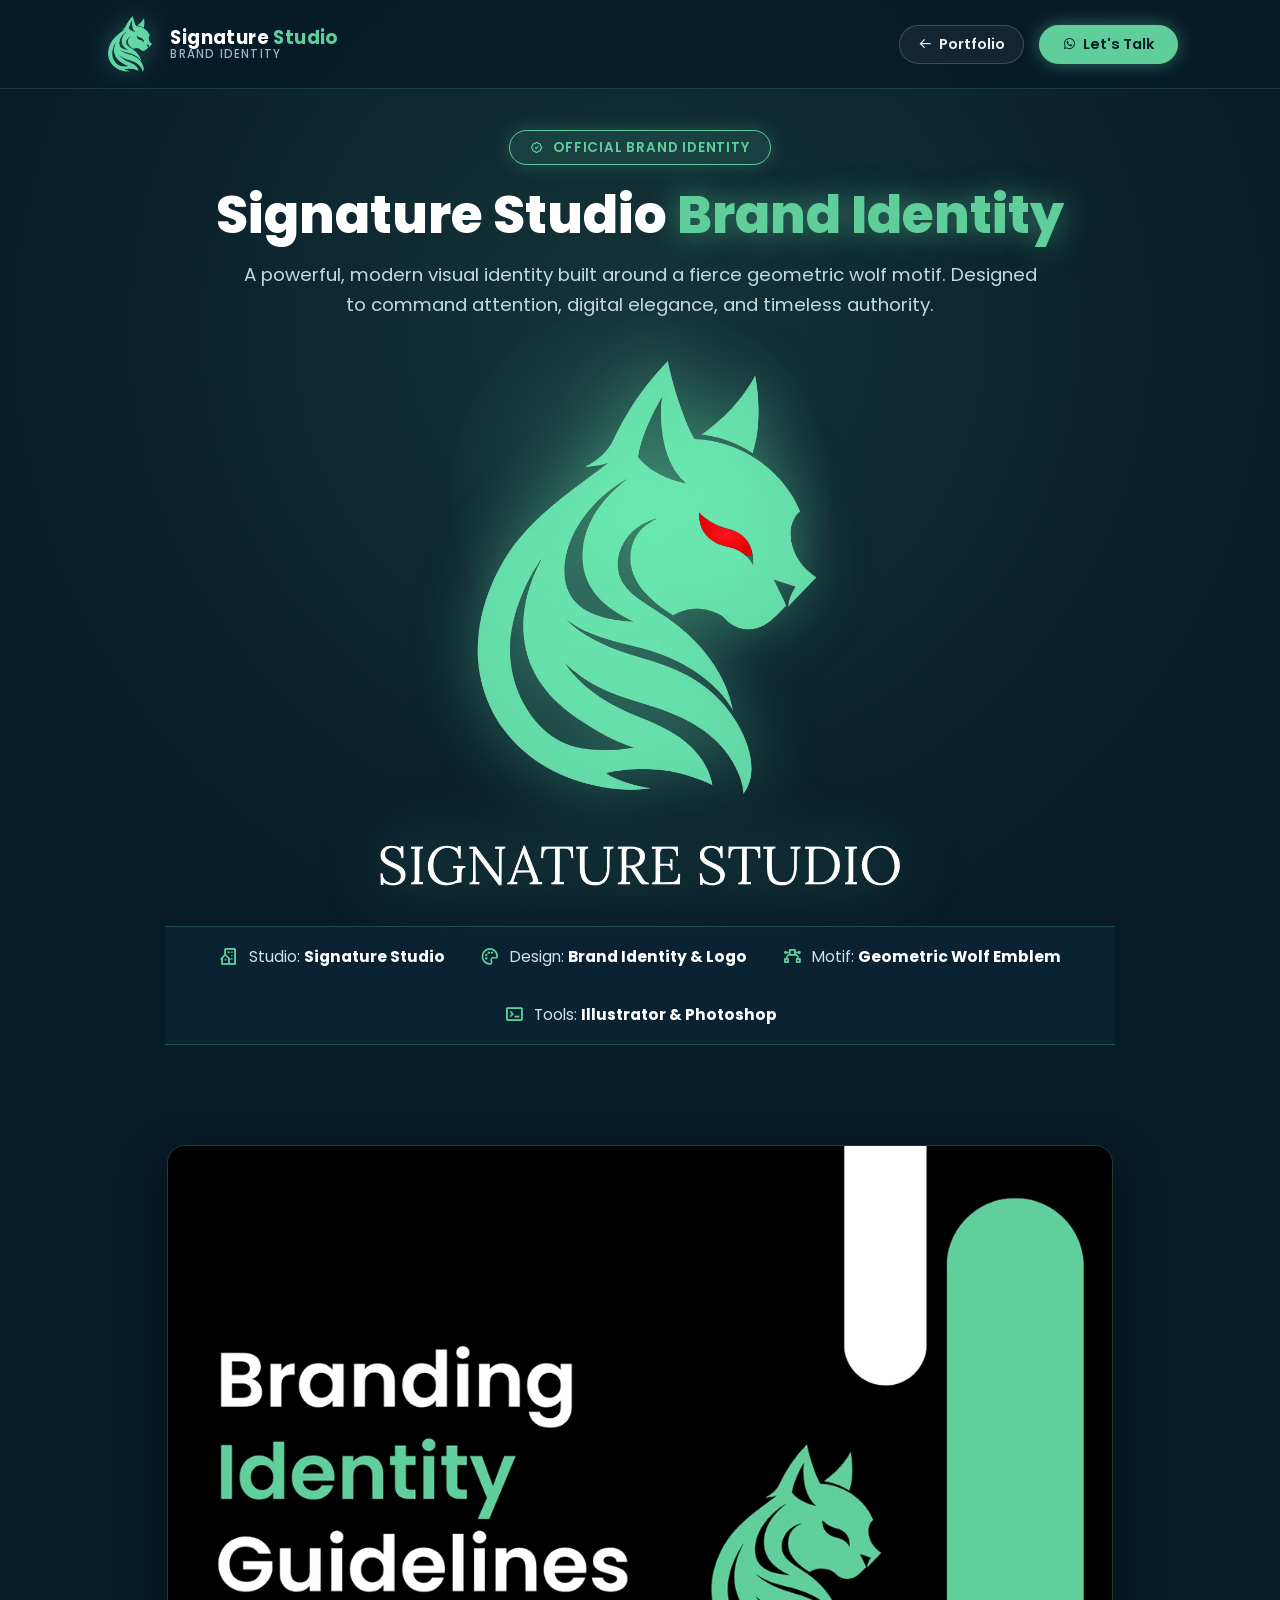
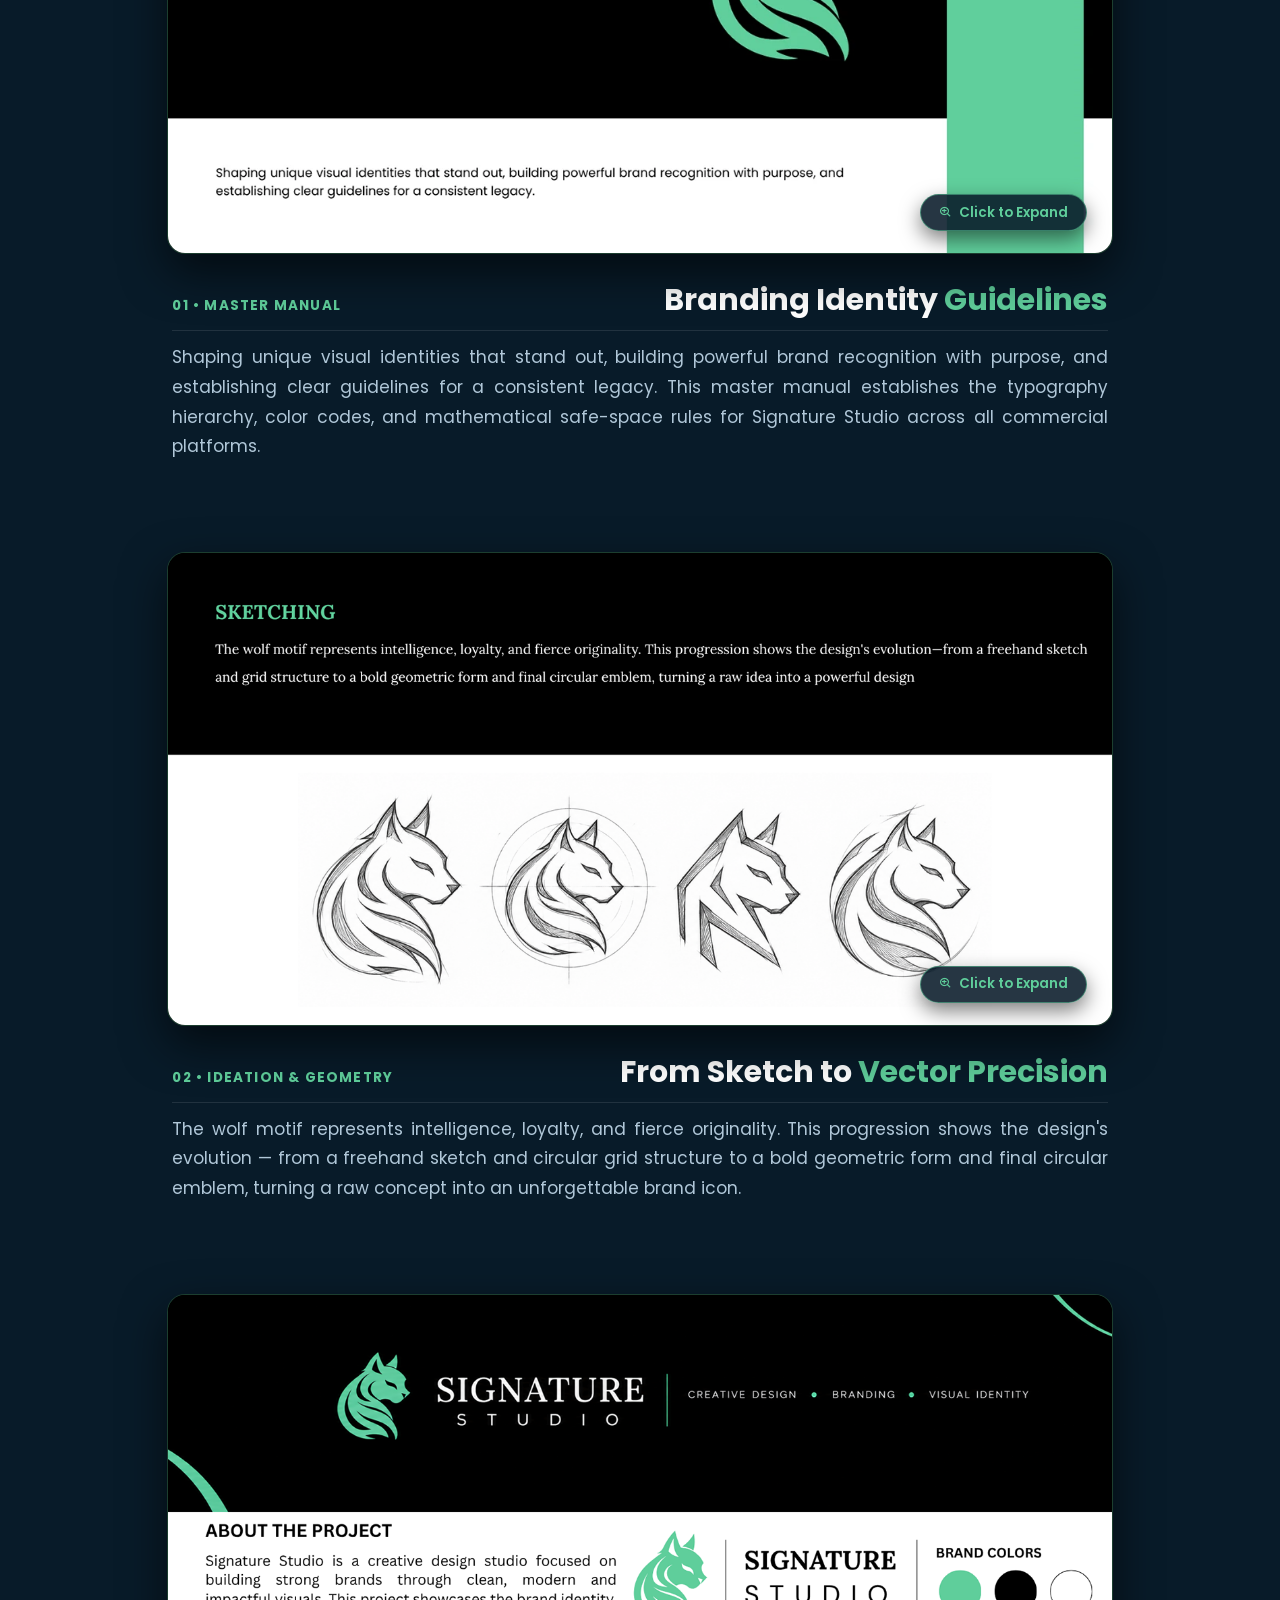
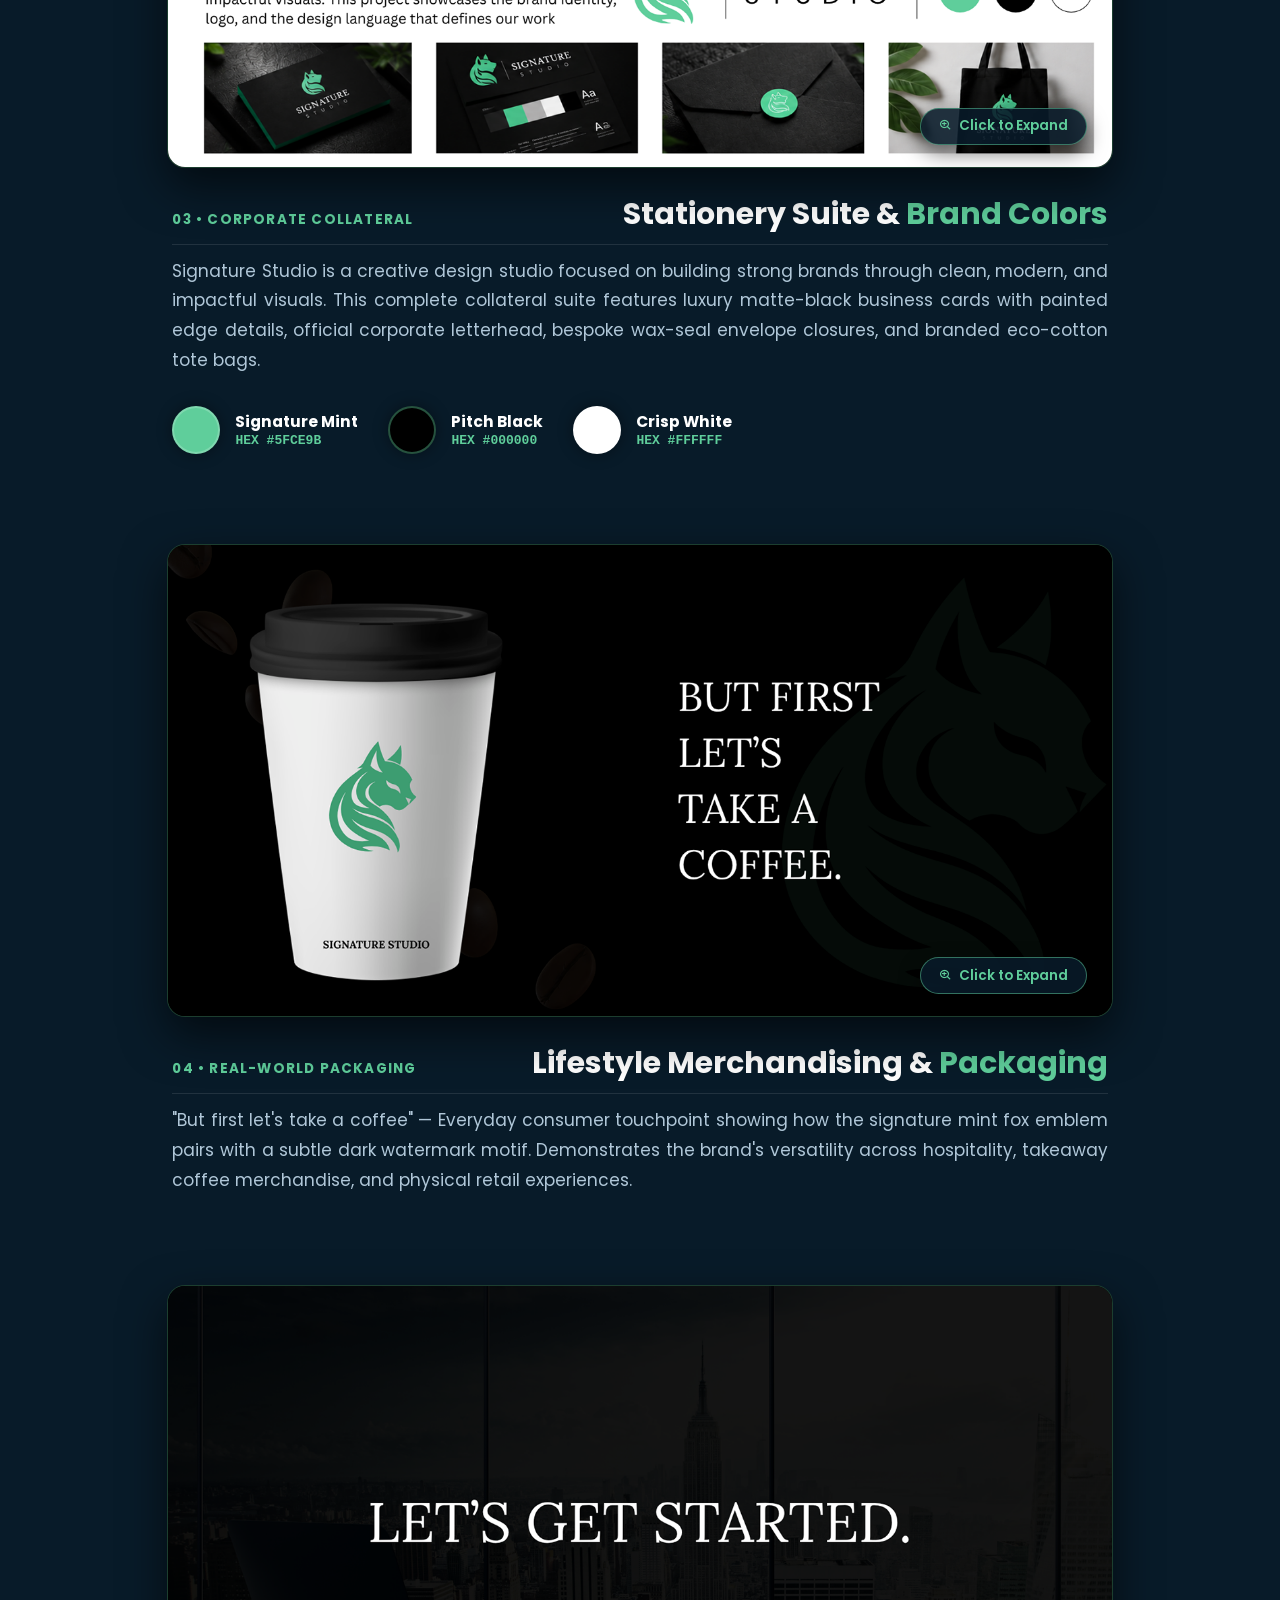
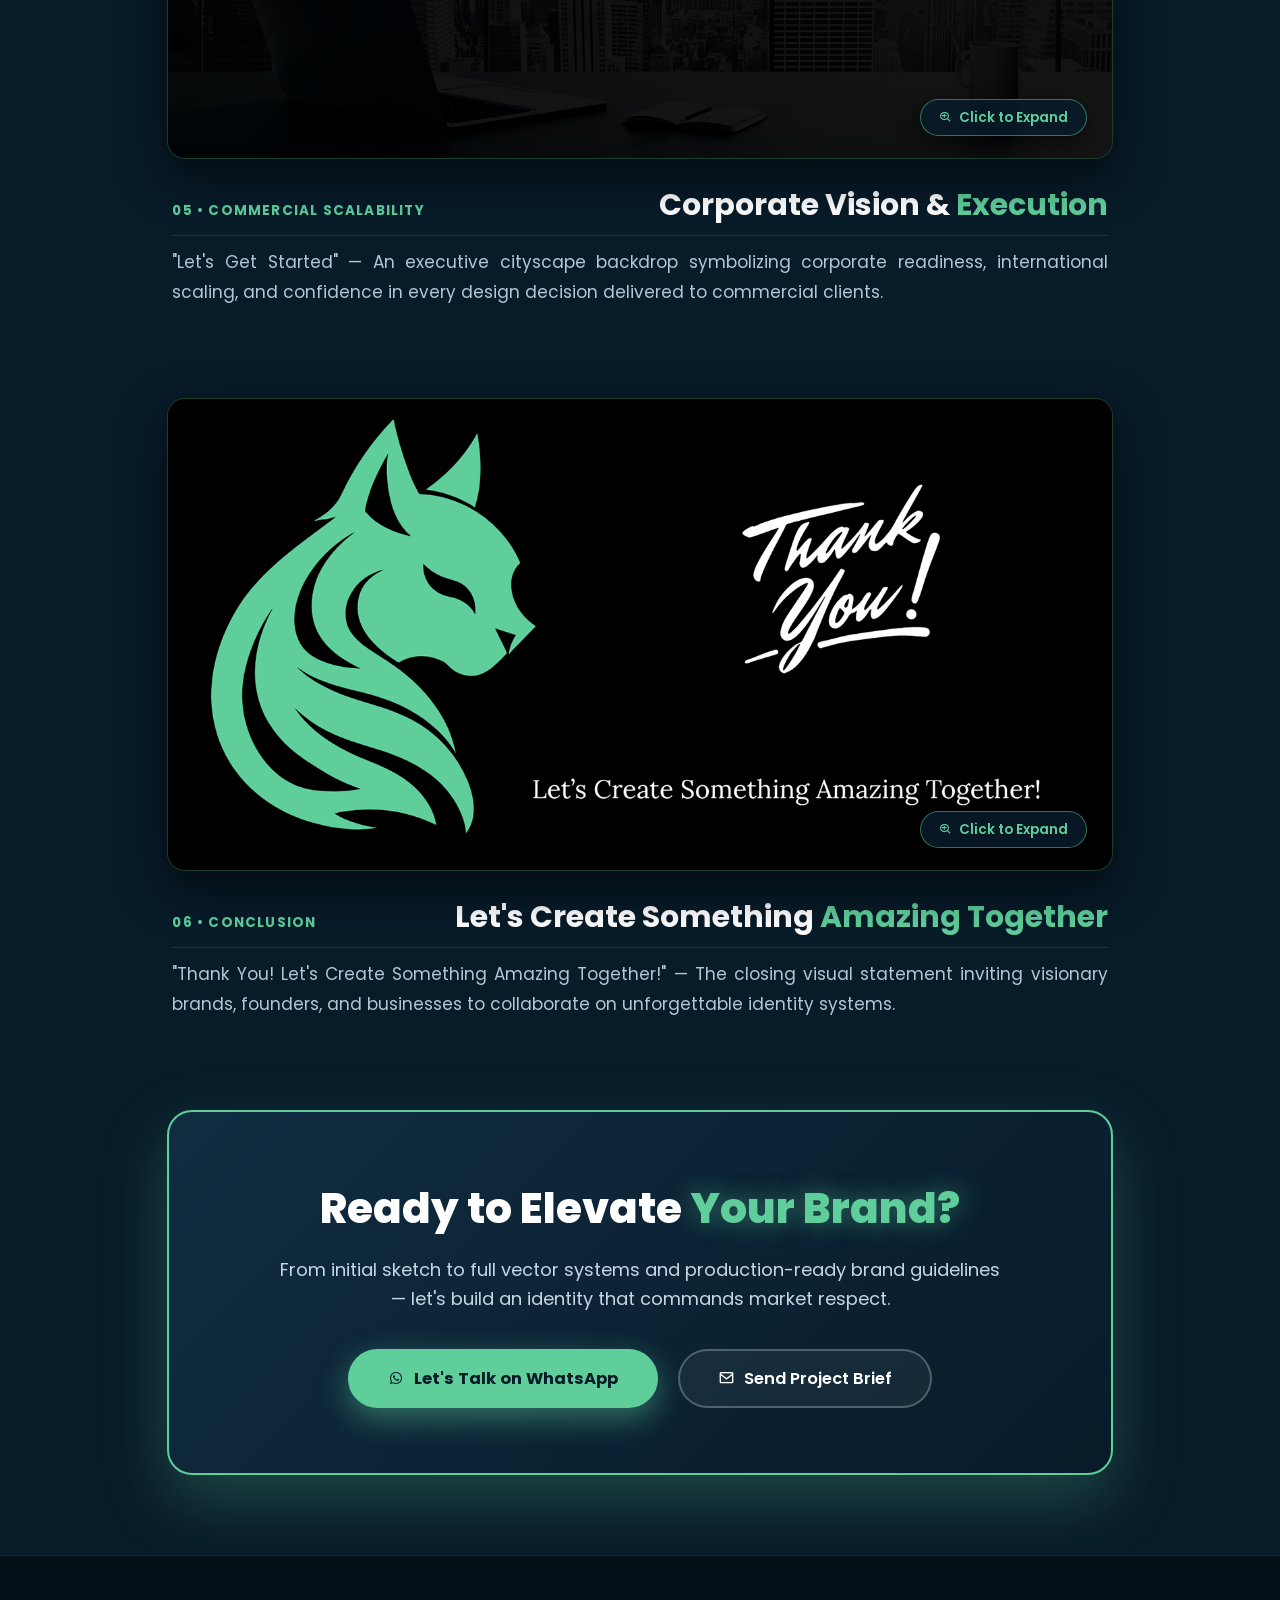
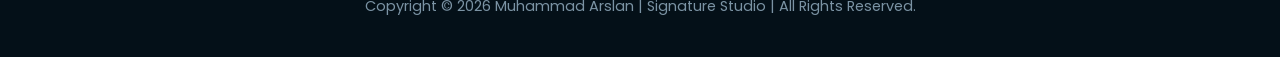
==== commit b3ffa746: "feat: redesign Brand Identity page to match portfolio dark-mint theme, remove cards for full-width p" ====
--- a/brand-identity.html
+++ b/brand-identity.html
@@ -5,102 +5,104 @@
     <meta charset="UTF-8">
     <meta http-equiv="X-UA-Compatible" content="IE=edge">
     <meta name="viewport" content="width=device-width, initial-scale=1.0">
-    <title>Signature Studio — Brand Identity Case Study</title>
+    <title>Signature Studio — Brand Identity</title>
 
     <link rel="stylesheet" href="style.css">
     <!-- Box icons -->
     <link href='https://unpkg.com/boxicons@2.1.4/css/boxicons.min.css' rel='stylesheet'>
 
     <style>
-        /* ==================== BRAND IDENTITY CASE STUDY PAGE STYLES ==================== */
+        /* ==================== SIGNATURE STUDIO BRAND IDENTITY (DARK & MINT THEME) ==================== */
         :root {
-            --brand-mint: #5fce9b;
-            --brand-mint-glow: rgba(95, 206, 155, 0.45);
-            --brand-bg: #081b29;
-            --brand-second-bg: #112e42;
-            --brand-card-bg: rgba(17, 46, 66, 0.7);
-        }
-
-        body.brand-case-study {
-            background: var(--brand-bg);
-            color: #ededed;
+            --bg-color: #081b29;
+            --second-bg-color: #112e42;
+            --text-color: #ededed;
+            --main-color: #5fce9b;
+            --main-glow: rgba(95, 206, 155, 0.45);
+        }
+
+        body.brand-showcase-page {
+            background-color: var(--bg-color);
+            color: var(--text-color);
             font-family: 'Poppins', sans-serif;
             overflow-x: hidden;
+            margin: 0;
+            padding: 0;
             -webkit-hyphens: none !important;
             hyphens: none !important;
             word-break: normal !important;
             overflow-wrap: break-word !important;
         }
 
-        /* Top Header Nav */
-        .case-nav-bar {
+        /* Fixed Navigation */
+        .brand-nav {
             position: fixed;
             top: 0;
             left: 0;
             width: 100%;
-            padding: 1.6rem 7%;
-            background: rgba(8, 27, 41, 0.88);
-            backdrop-filter: blur(14px);
-            -webkit-backdrop-filter: blur(14px);
+            padding: 1.6rem 8%;
+            background: rgba(8, 27, 41, 0.92);
+            backdrop-filter: blur(16px);
+            -webkit-backdrop-filter: blur(16px);
             display: flex;
             justify-content: space-between;
             align-items: center;
             z-index: 1000;
-            border-bottom: 1px solid rgba(95, 206, 155, 0.18);
+            border-bottom: 1px solid rgba(95, 206, 155, 0.2);
             transition: all 0.3s ease;
         }
 
-        .case-nav-logo {
+        .brand-nav-logo {
             display: inline-flex;
             align-items: center;
             gap: 1.2rem;
             text-decoration: none;
         }
 
-        .case-nav-logo img {
+        .brand-nav-logo img {
             width: 5.6rem;
             height: 5.6rem;
             object-fit: contain;
-            filter: drop-shadow(0 0 14px var(--brand-mint-glow));
+            filter: drop-shadow(0 0 14px var(--main-glow));
             transition: transform 0.35s ease;
         }
 
-        .case-nav-logo:hover img {
+        .brand-nav-logo:hover img {
             transform: scale(1.1) rotate(4deg);
         }
 
-        .case-nav-logo .case-logo-text {
+        .brand-nav-logo .nav-titles {
             display: flex;
             flex-direction: column;
             line-height: 1.15;
         }
 
-        .case-nav-logo .brand-title {
+        .brand-nav-logo .title-bold {
             font-size: 1.85rem;
             font-weight: 700;
             color: #ffffff;
-            letter-spacing: .05rem;
-        }
-
-        .case-nav-logo .brand-title span {
-            color: var(--brand-mint);
-        }
-
-        .case-nav-logo .brand-sub {
+            letter-spacing: .04rem;
+        }
+
+        .brand-nav-logo .title-bold span {
+            color: var(--main-color);
+        }
+
+        .brand-nav-logo .sub-badge {
             font-size: 1.15rem;
-            color: #9ab4c7;
+            color: #9cb4c5;
             font-weight: 500;
             text-transform: uppercase;
             letter-spacing: .12rem;
         }
 
-        .case-nav-actions {
+        .brand-nav-actions {
             display: flex;
             align-items: center;
             gap: 1.5rem;
         }
 
-        .btn-nav-back {
+        .btn-nav-return {
             display: inline-flex;
             align-items: center;
             gap: 0.6rem;
@@ -115,52 +117,52 @@
             transition: all 0.3s ease;
         }
 
-        .btn-nav-back:hover {
-            border-color: var(--brand-mint);
-            color: var(--brand-mint);
+        .btn-nav-return:hover {
+            border-color: var(--main-color);
+            color: var(--main-color);
             transform: translateX(-3px);
         }
 
-        .btn-nav-whatsapp {
+        .btn-nav-cta {
             display: inline-flex;
             align-items: center;
             gap: 0.6rem;
-            padding: 0.8rem 2rem;
+            padding: 0.8rem 2.2rem;
             font-size: 1.45rem;
             font-weight: 600;
-            color: var(--brand-bg);
-            background: var(--brand-mint);
-            border: 1.5px solid var(--brand-mint);
+            color: var(--bg-color);
+            background: var(--main-color);
+            border: 1.5px solid var(--main-color);
             border-radius: 2.5rem;
             text-decoration: none;
-            box-shadow: 0 0 18px var(--brand-mint-glow);
+            box-shadow: 0 0 18px var(--main-glow);
             transition: all 0.3s ease;
         }
 
-        .btn-nav-whatsapp:hover {
+        .btn-nav-cta:hover {
             background: transparent;
-            color: var(--brand-mint);
-            box-shadow: 0 0 26px var(--brand-mint-glow);
+            color: var(--main-color);
+            box-shadow: 0 0 28px var(--main-glow);
             transform: translateY(-2px);
         }
 
-        /* Hero Banner */
-        .case-hero {
-            padding: 14rem 7% 5rem;
+        /* ==================== HERO SECTION ==================== */
+        .brand-hero {
             position: relative;
-            background: radial-gradient(circle at 50% 20%, rgba(95, 206, 155, 0.12) 0%, transparent 60%);
+            padding: 13rem 8% 6rem;
             text-align: center;
-        }
-
-        .case-tag-pill {
+            background: radial-gradient(circle at 50% 30%, rgba(95, 206, 155, 0.14) 0%, transparent 65%);
+        }
+
+        .brand-pill-tag {
             display: inline-flex;
             align-items: center;
             gap: 0.8rem;
-            padding: 0.65rem 1.8rem;
+            padding: 0.65rem 2rem;
             background: rgba(95, 206, 155, 0.12);
-            border: 1.5px solid var(--brand-mint);
+            border: 1.5px solid var(--main-color);
             border-radius: 3rem;
-            color: var(--brand-mint);
+            color: var(--main-color);
             font-size: 1.35rem;
             font-weight: 600;
             letter-spacing: .08rem;
@@ -169,380 +171,344 @@
             box-shadow: 0 0 18px rgba(95, 206, 155, 0.25);
         }
 
-        .case-title {
-            font-size: 5rem;
+        .brand-hero h1 {
+            font-size: 5.2rem;
             font-weight: 800;
             line-height: 1.15;
             color: #ffffff;
-            margin-bottom: 2rem;
-        }
-
-        .case-title span {
-            color: var(--brand-mint);
-            text-shadow: 0 0 25px rgba(95, 206, 155, 0.5);
-        }
-
-        .case-lead {
+            margin: 0 auto 1.5rem;
+        }
+
+        .brand-hero h1 span {
+            color: var(--main-color);
+            text-shadow: 0 0 30px rgba(95, 206, 155, 0.55);
+        }
+
+        .brand-hero-sub {
             font-size: 1.85rem;
             color: #c4d7e5;
-            max-width: 82rem;
-            margin: 0 auto 3.5rem;
-            line-height: 1.7;
-            text-align: center;
-        }
-
-        /* Project Metadata Strip */
-        .case-meta-grid {
-            display: grid;
-            grid-template-columns: repeat(4, 1fr);
-            gap: 2rem;
-            max-width: 100rem;
+            max-width: 80rem;
+            margin: 0 auto 4rem;
+            line-height: 1.65;
+        }
+
+        /* ==================== HERO FOX WITH GLOWING RED EYE ANIMATION ==================== */
+        .hero-fox-wrapper {
+            position: relative;
+            max-width: 52rem;
+            margin: 0 auto 4rem;
+            display: flex;
+            justify-content: center;
+            align-items: center;
+        }
+
+        .hero-fox-glow-backdrop {
+            position: absolute;
+            top: 25%;
+            left: 50%;
+            transform: translate(-50%, -50%);
+            width: 38rem;
+            height: 38rem;
+            background: radial-gradient(circle, rgba(95, 206, 155, 0.28) 0%, rgba(95, 206, 155, 0.08) 50%, transparent 75%);
+            border-radius: 50%;
+            pointer-events: none;
+            z-index: 1;
+            animation: backdropPulse 4s infinite ease-in-out;
+        }
+
+        @keyframes backdropPulse {
+            0%, 100% { transform: translate(-50%, -50%) scale(1); opacity: 0.8; }
+            50% { transform: translate(-50%, -50%) scale(1.12); opacity: 1; }
+        }
+
+        .hero-fox-stage {
+            position: relative;
+            width: 100%;
+            z-index: 2;
+        }
+
+        .fox-base-logo {
+            width: 100%;
+            height: auto;
+            display: block;
+            filter: drop-shadow(0 0 30px rgba(95, 206, 155, 0.55));
+            transition: transform 0.4s ease;
+        }
+
+        /* THE ANIMATED BOLD RED EYE OVERLAY */
+        .fox-red-eye-overlay {
+            position: absolute;
+            top: 0;
+            left: 0;
+            width: 100%;
+            height: 100%;
+            pointer-events: none;
+            z-index: 3;
+            animation: fierceRedEyeGaze 3.2s infinite ease-in-out;
+            will-change: opacity, filter;
+        }
+
+        /* Keyframe animation for fierce, bold looking red eye */
+        @keyframes fierceRedEyeGaze {
+            0% {
+                opacity: 0.85;
+                filter: drop-shadow(0 0 12px #ff0033) drop-shadow(0 0 25px #ff1744);
+            }
+            20% {
+                opacity: 1;
+                filter: drop-shadow(0 0 22px #ff0022) drop-shadow(0 0 45px #ff0033) drop-shadow(0 0 70px #ff2a4b) brightness(1.3);
+            }
+            35% {
+                opacity: 0.92;
+                filter: drop-shadow(0 0 15px #ff0033) drop-shadow(0 0 32px #ff1744);
+            }
+            50% {
+                opacity: 1;
+                filter: drop-shadow(0 0 26px #ff0022) drop-shadow(0 0 55px #ff0033) drop-shadow(0 0 90px #ff1744) brightness(1.4);
+            }
+            70% {
+                opacity: 0.88;
+                filter: drop-shadow(0 0 14px #ff0033) drop-shadow(0 0 30px #ff1744);
+            }
+            85% {
+                opacity: 1;
+                filter: drop-shadow(0 0 20px #ff0022) drop-shadow(0 0 42px #ff0033) brightness(1.25);
+            }
+            100% {
+                opacity: 0.85;
+                filter: drop-shadow(0 0 12px #ff0033) drop-shadow(0 0 25px #ff1744);
+            }
+        }
+
+        .hero-fox-wrapper:hover .fox-red-eye-overlay {
+            animation-duration: 1.5s;
+            filter: drop-shadow(0 0 30px #ff0022) drop-shadow(0 0 70px #ff0033) drop-shadow(0 0 100px #ff1744) brightness(1.5) !important;
+        }
+
+        /* Single-Line Project Metadata Bar (No Cards) */
+        .brand-meta-strip {
+            display: flex;
+            justify-content: center;
+            align-items: center;
+            gap: 3.5rem;
+            flex-wrap: wrap;
+            max-width: 95rem;
             margin: 0 auto;
-            padding: 2.5rem;
-            background: var(--brand-card-bg);
-            border: 1px solid rgba(95, 206, 155, 0.22);
-            border-radius: 2rem;
-            backdrop-filter: blur(10px);
-            box-shadow: 0 15px 35px rgba(0, 0, 0, 0.4);
-        }
-
-        .meta-item {
-            text-align: left;
-            border-left: 3px solid var(--brand-mint);
-            padding-left: 1.5rem;
-        }
-
-        .meta-label {
-            font-size: 1.25rem;
-            text-transform: uppercase;
-            letter-spacing: .08rem;
-            color: #8da6b8;
-            margin-bottom: 0.4rem;
-            font-weight: 500;
-        }
-
-        .meta-value {
-            font-size: 1.65rem;
-            font-weight: 700;
+            padding: 1.8rem 3rem;
+            border-top: 1px solid rgba(95, 206, 155, 0.25);
+            border-bottom: 1px solid rgba(95, 206, 155, 0.25);
+            background: rgba(17, 46, 66, 0.35);
+        }
+
+        .meta-pill-item {
+            display: flex;
+            align-items: center;
+            gap: 1rem;
+            font-size: 1.55rem;
+            color: #d1e2ee;
+        }
+
+        .meta-pill-item i {
+            color: var(--main-color);
+            font-size: 2rem;
+        }
+
+        .meta-pill-item strong {
             color: #ffffff;
         }
 
-        /* Container & Sections */
-        .case-content-wrap {
-            max-width: 120rem;
+        /* ==================== FULL-WIDTH FLOWING SHOWCASE (NO CARDS) ==================== */
+        .showcase-flow-container {
+            max-width: 115rem;
             margin: 0 auto;
-            padding: 4rem 7% 8rem;
-        }
-
-        .section-header-clean {
-            text-align: center;
-            margin-bottom: 4rem;
-        }
-
-        .section-header-clean .sec-badge {
-            font-size: 1.3rem;
-            font-weight: 600;
-            text-transform: uppercase;
-            letter-spacing: .15rem;
-            color: var(--brand-mint);
-            display: inline-block;
-            margin-bottom: 0.8rem;
-        }
-
-        .section-header-clean h2 {
-            font-size: 3.6rem;
-            font-weight: 700;
-            color: #ffffff;
-            line-height: 1.2;
-        }
-
-        .section-header-clean h2 span {
-            color: var(--brand-mint);
-        }
-
-        .section-header-clean p {
-            font-size: 1.65rem;
-            color: #9cb4c5;
-            max-width: 72rem;
-            margin: 1.2rem auto 0;
-            line-height: 1.6;
-        }
-
-        /* Brand Colors & Palette Card */
-        .color-palette-card {
-            background: var(--brand-card-bg);
-            border: 1px solid rgba(95, 206, 155, 0.22);
-            border-radius: 2.2rem;
-            padding: 3.5rem;
-            margin-bottom: 6rem;
-            box-shadow: 0 15px 35px rgba(0, 0, 0, 0.35);
-        }
-
-        .color-palette-grid {
-            display: grid;
-            grid-template-columns: repeat(3, 1fr);
-            gap: 2.5rem;
-            margin-top: 2.5rem;
-        }
-
-        .swatch-card {
-            background: rgba(8, 27, 41, 0.6);
-            border: 1px solid rgba(255, 255, 255, 0.08);
+            padding: 4rem 8% 8rem;
+        }
+
+        /* Each Section is an Open, Full Presentation Block (NO CARDS) */
+        .flow-item {
+            margin-bottom: 9rem;
+            position: relative;
+            opacity: 0;
+            transform: translateY(35px);
+            transition: opacity 0.8s ease, transform 0.8s cubic-bezier(0.2, 0.8, 0.2, 1);
+        }
+
+        .flow-item.visible {
+            opacity: 1;
+            transform: translateY(0);
+        }
+
+        /* Full-Width Presentation Image Frame */
+        .flow-img-frame {
+            position: relative;
+            width: 100%;
+            background: #000000;
             border-radius: 1.8rem;
-            padding: 2rem;
-            display: flex;
-            align-items: center;
-            gap: 2rem;
-            transition: transform 0.3s ease, border-color 0.3s ease;
-        }
-
-        .swatch-card:hover {
-            transform: translateY(-4px);
-            border-color: var(--brand-mint);
-        }
-
-        .swatch-circle {
-            width: 6.5rem;
-            height: 6.5rem;
-            border-radius: 50%;
-            flex-shrink: 0;
-            box-shadow: 0 0 18px rgba(0, 0, 0, 0.5);
-            border: 2px solid rgba(255, 255, 255, 0.2);
-        }
-
-        .swatch-info h4 {
-            font-size: 1.7rem;
-            font-weight: 700;
-            color: #ffffff;
-            margin-bottom: 0.4rem;
-        }
-
-        .swatch-info p {
-            font-size: 1.35rem;
-            color: #9cb4c5;
-            line-height: 1.4;
-        }
-
-        .swatch-code {
-            font-family: monospace;
-            font-size: 1.35rem;
-            color: var(--brand-mint);
-            font-weight: 600;
-            margin-top: 0.4rem;
-            display: block;
-        }
-
-        /* Screen Presentation Blocks */
-        .screen-feature-block {
-            margin-bottom: 7rem;
-            background: var(--brand-card-bg);
-            border: 1px solid rgba(95, 206, 155, 0.22);
-            border-radius: 2.4rem;
             overflow: hidden;
-            box-shadow: 0 20px 45px rgba(0, 0, 0, 0.45);
-            transition: border-color 0.4s ease, box-shadow 0.4s ease;
-        }
-
-        .screen-feature-block:hover {
-            border-color: var(--brand-mint);
-            box-shadow: 0 22px 55px rgba(95, 206, 155, 0.2);
-        }
-
-        .screen-img-wrap {
-            position: relative;
+            border: 1px solid rgba(95, 206, 155, 0.3);
+            box-shadow: 0 18px 45px rgba(0, 0, 0, 0.6);
             cursor: pointer;
-            overflow: hidden;
-            background: #000000;
-            display: flex;
-            align-items: center;
-            justify-content: center;
-        }
-
-        .screen-img-wrap img {
+            transition: border-color 0.35s ease, box-shadow 0.35s ease;
+        }
+
+        .flow-img-frame:hover {
+            border-color: var(--main-color);
+            box-shadow: 0 22px 60px rgba(95, 206, 155, 0.28);
+        }
+
+        .flow-img-frame img {
             width: 100%;
             height: auto;
             display: block;
             object-fit: contain;
-            transition: transform 0.45s cubic-bezier(0.2, 0.8, 0.2, 1);
-        }
-
-        .screen-img-wrap:hover img {
-            transform: scale(1.02);
-        }
-
-        .screen-zoom-hint {
+            transition: transform 0.5s cubic-bezier(0.2, 0.8, 0.2, 1);
+        }
+
+        .flow-img-frame:hover img {
+            transform: scale(1.015);
+        }
+
+        .flow-zoom-badge {
             position: absolute;
-            bottom: 2rem;
+            bottom: 2.2rem;
             right: 2.5rem;
-            background: rgba(8, 27, 41, 0.82);
-            backdrop-filter: blur(10px);
-            border: 1px solid rgba(95, 206, 155, 0.4);
+            background: rgba(8, 27, 41, 0.88);
+            border: 1px solid rgba(95, 206, 155, 0.5);
             border-radius: 2rem;
-            padding: 0.7rem 1.6rem;
+            padding: 0.75rem 1.8rem;
             font-size: 1.35rem;
-            color: var(--brand-mint);
+            color: var(--main-color);
+            font-weight: 600;
             display: inline-flex;
             align-items: center;
             gap: 0.6rem;
+            box-shadow: 0 8px 20px rgba(0, 0, 0, 0.5);
             pointer-events: none;
-            opacity: 0.85;
-            transition: opacity 0.3s ease;
-        }
-
-        .screen-img-wrap:hover .screen-zoom-hint {
-            opacity: 1;
-        }
-
-        .screen-caption-row {
-            padding: 3rem 3.5rem;
+            transition: background 0.3s ease;
+        }
+
+        .flow-img-frame:hover .flow-zoom-badge {
+            background: var(--main-color);
+            color: var(--bg-color);
+        }
+
+        /* Clean Typography Directly Beneath Image (NO CARDS) */
+        .flow-text-wrap {
+            margin-top: 2.8rem;
+            padding: 0 0.5rem;
+        }
+
+        .flow-header-row {
             display: flex;
             justify-content: space-between;
-            align-items: flex-start;
-            gap: 3rem;
-            background: rgba(17, 46, 66, 0.95);
-            border-top: 1px solid rgba(255, 255, 255, 0.08);
-        }
-
-        .screen-caption-left {
-            max-width: 80rem;
-        }
-
-        .screen-caption-left .badge-num {
-            display: inline-block;
-            font-size: 1.25rem;
+            align-items: baseline;
+            flex-wrap: wrap;
+            gap: 1.5rem;
+            margin-bottom: 1.2rem;
+            border-bottom: 1px solid rgba(255, 255, 255, 0.1);
+            padding-bottom: 1.2rem;
+        }
+
+        .flow-step-tag {
+            font-size: 1.35rem;
             font-weight: 700;
-            color: var(--brand-mint);
+            color: var(--main-color);
             text-transform: uppercase;
-            letter-spacing: .1rem;
-            margin-bottom: 0.6rem;
-        }
-
-        .screen-caption-left h3 {
-            font-size: 2.4rem;
+            letter-spacing: .12rem;
+        }
+
+        .flow-title {
+            font-size: 3rem;
             font-weight: 700;
             color: #ffffff;
-            margin-bottom: 1rem;
-        }
-
-        .screen-caption-left p {
+            margin: 0;
+            line-height: 1.2;
+        }
+
+        .flow-title span {
+            color: var(--main-color);
+        }
+
+        .flow-description {
+            font-size: 1.7rem;
+            color: #b0c7d8;
+            line-height: 1.75;
+            text-align: justify;
+            margin: 1.2rem 0 0;
+        }
+
+        /* Color Palette Direct Section */
+        .flow-colors-wrap {
+            margin: 3rem 0;
+            display: flex;
+            align-items: center;
+            gap: 3rem;
+            flex-wrap: wrap;
+        }
+
+        .flow-color-item {
+            display: flex;
+            align-items: center;
+            gap: 1.5rem;
+        }
+
+        .flow-color-circle {
+            width: 4.8rem;
+            height: 4.8rem;
+            border-radius: 50%;
+            border: 2px solid rgba(255, 255, 255, 0.2);
+            box-shadow: 0 0 15px rgba(0, 0, 0, 0.4);
+            flex-shrink: 0;
+        }
+
+        .flow-color-data h5 {
             font-size: 1.55rem;
-            color: #a4bccd;
-            line-height: 1.65;
-            text-align: justify;
-        }
-
-        .screen-caption-right {
-            display: flex;
-            flex-direction: column;
-            gap: 0.8rem;
-            align-items: flex-end;
-            flex-shrink: 0;
-        }
-
-        .screen-tag {
-            background: rgba(95, 206, 155, 0.12);
-            border: 1px solid rgba(95, 206, 155, 0.35);
-            color: var(--brand-mint);
-            padding: 0.5rem 1.4rem;
-            border-radius: 1.5rem;
-            font-size: 1.3rem;
-            font-weight: 600;
-        }
-
-        /* 2-Column Grid for Smaller Screens */
-        .screen-pair-grid {
-            display: grid;
-            grid-template-columns: repeat(2, 1fr);
-            gap: 3.5rem;
-            margin-bottom: 7rem;
-        }
-
-        .screen-pair-card {
-            background: var(--brand-card-bg);
-            border: 1px solid rgba(95, 206, 155, 0.22);
-            border-radius: 2.2rem;
-            overflow: hidden;
-            box-shadow: 0 15px 35px rgba(0, 0, 0, 0.4);
-            transition: all 0.4s ease;
-        }
-
-        .screen-pair-card:hover {
-            border-color: var(--brand-mint);
-            transform: translateY(-4px);
-        }
-
-        .screen-pair-card .screen-img-wrap {
-            height: 38rem;
-        }
-
-        .screen-pair-card .screen-img-wrap img {
-            width: 100%;
-            height: 100%;
-            object-fit: cover;
-        }
-
-        .screen-pair-caption {
-            padding: 2.5rem;
-        }
-
-        .screen-pair-caption h4 {
-            font-size: 2rem;
             font-weight: 700;
             color: #ffffff;
-            margin-bottom: 0.8rem;
-        }
-
-        .screen-pair-caption p {
-            font-size: 1.45rem;
-            color: #9cb4c5;
-            line-height: 1.6;
-        }
-
-        /* Call To Action Box */
-        .case-cta-section {
+            margin: 0;
+        }
+
+        .flow-color-data span {
+            font-size: 1.3rem;
+            font-family: monospace;
+            color: var(--main-color);
+            font-weight: 600;
+        }
+
+        /* ==================== CALL TO ACTION SECTION ==================== */
+        .brand-cta-wrap {
+            margin-top: 4rem;
+            padding: 6.5rem 8%;
             background: linear-gradient(135deg, rgba(17, 46, 66, 0.95), rgba(8, 27, 41, 0.95));
-            border: 2px solid var(--brand-mint);
-            border-radius: 2.8rem;
-            padding: 6rem 5%;
+            border: 2px solid var(--main-color);
+            border-radius: 2.5rem;
             text-align: center;
-            box-shadow: 0 25px 60px rgba(95, 206, 155, 0.25);
+            box-shadow: 0 25px 65px rgba(95, 206, 155, 0.25);
             position: relative;
             overflow: hidden;
-            margin-top: 5rem;
-        }
-
-        .case-cta-section::before {
-            content: '';
-            position: absolute;
-            top: -50%;
-            left: 50%;
-            transform: translateX(-50%);
-            width: 60rem;
-            height: 60rem;
-            background: radial-gradient(circle, rgba(95, 206, 155, 0.15) 0%, transparent 70%);
-            pointer-events: none;
-        }
-
-        .case-cta-section h2 {
-            font-size: 4rem;
+        }
+
+        .brand-cta-wrap h2 {
+            font-size: 4.2rem;
             font-weight: 800;
             color: #ffffff;
-            margin-bottom: 1.5rem;
-        }
-
-        .case-cta-section h2 span {
-            color: var(--brand-mint);
-        }
-
-        .case-cta-section p {
-            font-size: 1.75rem;
-            color: #b5cad8;
-            max-width: 68rem;
+            margin: 0 0 1.5rem;
+        }
+
+        .brand-cta-wrap h2 span {
+            color: var(--main-color);
+            text-shadow: 0 0 25px rgba(95, 206, 155, 0.5);
+        }
+
+        .brand-cta-wrap p {
+            font-size: 1.8rem;
+            color: #c4d7e5;
+            max-width: 72rem;
             margin: 0 auto 3.5rem;
             line-height: 1.65;
         }
 
-        .case-cta-buttons {
+        .cta-btn-group {
             display: inline-flex;
             gap: 2rem;
             justify-content: center;
@@ -550,34 +516,34 @@
             flex-wrap: wrap;
         }
 
-        .cta-btn-main {
+        .cta-btn-primary {
             display: inline-flex;
             align-items: center;
             gap: 0.9rem;
-            padding: 1.4rem 3.6rem;
-            background: var(--brand-mint);
-            color: var(--brand-bg);
-            border: 2px solid var(--brand-mint);
+            padding: 1.5rem 3.8rem;
+            background: var(--main-color);
+            color: var(--bg-color);
+            border: 2px solid var(--main-color);
             border-radius: 3rem;
             font-size: 1.65rem;
             font-weight: 700;
             text-decoration: none;
-            box-shadow: 0 10px 30px var(--brand-mint-glow);
+            box-shadow: 0 10px 30px var(--main-glow);
             transition: all 0.35s ease;
         }
 
-        .cta-btn-main:hover {
+        .cta-btn-primary:hover {
             background: transparent;
-            color: var(--brand-mint);
+            color: var(--main-color);
             transform: translateY(-3px) scale(1.03);
-            box-shadow: 0 12px 35px rgba(95, 206, 155, 0.6);
-        }
-
-        .cta-btn-alt {
+            box-shadow: 0 14px 40px rgba(95, 206, 155, 0.6);
+        }
+
+        .cta-btn-secondary {
             display: inline-flex;
             align-items: center;
             gap: 0.9rem;
-            padding: 1.4rem 3.6rem;
+            padding: 1.5rem 3.8rem;
             background: rgba(255, 255, 255, 0.05);
             color: #ffffff;
             border: 2px solid rgba(255, 255, 255, 0.25);
@@ -588,24 +554,24 @@
             transition: all 0.35s ease;
         }
 
-        .cta-btn-alt:hover {
-            border-color: var(--brand-mint);
-            color: var(--brand-mint);
+        .cta-btn-secondary:hover {
+            border-color: var(--main-color);
+            color: var(--main-color);
             transform: translateY(-3px);
         }
 
-        /* Lightbox Modal */
+        /* ==================== LIGHTBOX MODAL ==================== */
         .lightbox-modal {
             position: fixed;
             inset: 0;
-            background: rgba(4, 15, 23, 0.94);
-            backdrop-filter: blur(16px);
-            -webkit-backdrop-filter: blur(16px);
+            background: rgba(4, 15, 23, 0.95);
+            backdrop-filter: blur(18px);
+            -webkit-backdrop-filter: blur(18px);
             z-index: 9999;
             display: none;
             justify-content: center;
             align-items: center;
-            padding: 2rem;
+            padding: 2.5rem;
             opacity: 0;
             transition: opacity 0.3s ease;
         }
@@ -615,7 +581,7 @@
             opacity: 1;
         }
 
-        .lightbox-content-box {
+        .lightbox-box {
             position: relative;
             max-width: 95vw;
             max-height: 92vh;
@@ -624,477 +590,401 @@
             align-items: center;
         }
 
-        .lightbox-content-box img {
+        .lightbox-box img {
             max-width: 92vw;
-            max-height: 85vh;
+            max-height: 84vh;
             border-radius: 1.2rem;
-            border: 1px solid rgba(95, 206, 155, 0.3);
-            box-shadow: 0 25px 60px rgba(0, 0, 0, 0.85);
+            border: 1px solid rgba(95, 206, 155, 0.35);
+            box-shadow: 0 25px 70px rgba(0, 0, 0, 0.9);
             object-fit: contain;
         }
 
-        .lightbox-close-btn {
+        .lightbox-close {
             position: absolute;
             top: -4.5rem;
             right: 0;
-            font-size: 3.5rem;
+            font-size: 3.6rem;
             color: #ffffff;
             cursor: pointer;
             transition: color 0.2s ease, transform 0.2s ease;
         }
 
-        .lightbox-close-btn:hover {
-            color: var(--brand-mint);
+        .lightbox-close:hover {
+            color: var(--main-color);
             transform: rotate(90deg);
         }
 
-        .lightbox-caption {
-            color: #b5cad8;
-            font-size: 1.5rem;
+        .lightbox-title {
+            color: #c4d7e5;
+            font-size: 1.55rem;
             margin-top: 1.2rem;
             text-align: center;
             font-weight: 500;
         }
 
         /* Footer */
-        .case-footer {
-            padding: 4rem 7%;
+        .brand-footer {
+            padding: 4rem 8%;
             background: #041018;
             border-top: 1px solid rgba(255, 255, 255, 0.08);
             text-align: center;
         }
 
-        .case-footer p {
+        .brand-footer p {
             font-size: 1.45rem;
             color: #7b93a4;
+            margin: 0;
         }
 
         /* ==================== RESPONSIVE DESIGN ==================== */
         @media (max-width: 991px) {
-            .case-title {
-                font-size: 4rem;
-            }
-
-            .case-meta-grid {
-                grid-template-columns: repeat(2, 1fr);
-                gap: 2rem;
-            }
-
-            .color-palette-grid {
-                grid-template-columns: 1fr;
-            }
-
-            .screen-pair-grid {
-                grid-template-columns: 1fr;
-            }
-
-            .screen-caption-row {
-                flex-direction: column;
-                gap: 1.8rem;
-            }
-
-            .screen-caption-right {
-                align-items: flex-start;
+            .brand-hero h1 {
+                font-size: 4.2rem;
+            }
+
+            .hero-fox-wrapper {
+                max-width: 44rem;
+            }
+
+            .flow-title {
+                font-size: 2.6rem;
             }
         }
 
         @media (max-width: 768px) {
-            .case-nav-bar {
+            .brand-nav {
                 padding: 1.4rem 5%;
             }
 
-            .case-nav-logo .brand-sub {
+            .brand-nav-logo .sub-badge {
                 display: none;
             }
 
-            .case-nav-logo img {
+            .brand-nav-logo img {
                 width: 4.6rem;
                 height: 4.6rem;
             }
 
-            .btn-nav-back span,
-            .btn-nav-whatsapp span {
+            .btn-nav-return span,
+            .btn-nav-cta span {
                 display: none;
             }
 
-            .btn-nav-back,
-            .btn-nav-whatsapp {
+            .btn-nav-return,
+            .btn-nav-cta {
                 padding: 0.8rem 1.2rem;
                 font-size: 1.8rem;
             }
 
-            .case-hero {
+            .brand-hero {
                 padding: 11rem 5% 4rem;
             }
 
-            .case-title {
+            .brand-hero h1 {
                 font-size: 3.2rem;
             }
 
-            .case-lead {
+            .brand-hero-sub {
                 font-size: 1.6rem;
             }
 
-            .case-meta-grid {
-                grid-template-columns: 1fr;
-                padding: 2rem;
-            }
-
-            .section-header-clean h2 {
-                font-size: 2.8rem;
-            }
-
-            .screen-caption-row {
-                padding: 2.2rem;
-            }
-
-            .screen-caption-left h3 {
-                font-size: 2rem;
-            }
-
-            .case-cta-section {
+            .hero-fox-wrapper {
+                max-width: 36rem;
+            }
+
+            .brand-meta-strip {
+                gap: 2rem;
+                padding: 1.5rem;
+            }
+
+            .showcase-flow-container {
+                padding: 3rem 5% 6rem;
+            }
+
+            .flow-item {
+                margin-bottom: 6rem;
+            }
+
+            .flow-title {
+                font-size: 2.3rem;
+            }
+
+            .flow-description {
+                font-size: 1.55rem;
+            }
+
+            .brand-cta-wrap {
                 padding: 4.5rem 5%;
             }
 
-            .case-cta-section h2 {
+            .brand-cta-wrap h2 {
                 font-size: 3rem;
             }
 
-            .case-cta-buttons {
+            .cta-btn-group {
                 flex-direction: column;
                 width: 100%;
             }
 
-            .cta-btn-main,
-            .cta-btn-alt {
+            .cta-btn-primary,
+            .cta-btn-secondary {
                 width: 100%;
                 justify-content: center;
             }
         }
 
         @media (max-width: 462px) {
-            .case-title {
-                font-size: 2.7rem;
-            }
-
-            .case-tag-pill {
+            .brand-hero h1 {
+                font-size: 2.6rem;
+            }
+
+            .brand-pill-tag {
                 font-size: 1.15rem;
                 padding: 0.5rem 1.4rem;
             }
 
-            .case-nav-logo img {
+            .hero-fox-wrapper {
+                max-width: 30rem;
+            }
+
+            .brand-nav-logo img {
                 width: 4.2rem;
                 height: 4.2rem;
             }
 
-            .case-nav-logo .brand-title {
+            .brand-nav-logo .title-bold {
                 font-size: 1.6rem;
+            }
+
+            .flow-title {
+                font-size: 2rem;
             }
         }
     </style>
 </head>
 
-<body class="brand-case-study">
+<body class="brand-showcase-page">
 
     <!-- Top Navigation Bar -->
-    <header class="case-nav-bar">
-        <a href="index.html" class="case-nav-logo" title="Back to Portfolio Home">
+    <header class="brand-nav">
+        <a href="index.html" class="brand-nav-logo" title="Back to Portfolio Home">
             <img src="images/logo.png" alt="Signature Studio Fox Emblem">
-            <div class="case-logo-text">
-                <span class="brand-title">Signature <span>Studio</span></span>
-                <span class="brand-sub">Brand Identity Case Study</span>
+            <div class="nav-titles">
+                <span class="title-bold">Signature <span>Studio</span></span>
+                <span class="sub-badge">Brand Identity</span>
             </div>
         </a>
 
-        <div class="case-nav-actions">
-            <a href="index.html" class="btn-nav-back" title="Back to Portfolio">
+        <div class="brand-nav-actions">
+            <a href="index.html" class="btn-nav-return" title="Back to Portfolio">
                 <i class='bx bx-arrow-back'></i>
                 <span>Portfolio</span>
             </a>
-            <a href="https://wa.me/923067517024?text=Hello%20Muhammad%20Arslan%2C%20I%20saw%20your%20Signature%20Studio%20Brand%20Identity%20case%20study%20and%20would%20like%20to%20discuss%20a%20project!" target="_blank" class="btn-nav-whatsapp" title="Let's Talk">
+            <a href="https://wa.me/923067517024?text=Hello%20Muhammad%20Arslan%2C%20I%20saw%20your%20Signature%20Studio%20Brand%20Identity%20showcase%20and%20would%20like%20to%20discuss%20a%20project!" target="_blank" class="btn-nav-cta" title="Let's Talk">
                 <i class='bx bxl-whatsapp'></i>
                 <span>Let's Talk</span>
             </a>
         </div>
     </header>
 
-    <!-- Hero Header -->
-    <section class="case-hero">
-        <div class="case-tag-pill">
+    <!-- ==================== HERO SECTION WITH ANIMATED RED EYE FOX ==================== -->
+    <section class="brand-hero">
+        <div class="brand-pill-tag">
             <i class='bx bx-badge-check'></i>
-            <span>Official Brand Identity Case Study</span>
-        </div>
-
-        <h1 class="case-title">
-            Signature Studio <span>Brand Identity</span>
-        </h1>
-
-        <p class="case-lead">
-            A comprehensive, modern visual identity built around a powerful geometric wolf motif. Engineered to command market authority, digital elegance, and timeless brand recognition.
+            <span>Official Brand Identity</span>
+        </div>
+
+        <h1>Signature Studio <span>Brand Identity</span></h1>
+        <p class="brand-hero-sub">
+            A powerful, modern visual identity built around a fierce geometric wolf motif. Designed to command attention, digital elegance, and timeless authority.
         </p>
 
-        <!-- Project Metadata Grid -->
-        <div class="case-meta-grid">
-            <div class="meta-item">
-                <div class="meta-label">Studio / Brand</div>
-                <div class="meta-value">Signature Studio</div>
-            </div>
-            <div class="meta-item">
-                <div class="meta-label">Design Fields</div>
-                <div class="meta-value">Branding & Logo Design</div>
-            </div>
-            <div class="meta-item">
-                <div class="meta-label">Core Motif</div>
-                <div class="meta-value">Wolf Geometric Emblem</div>
-            </div>
-            <div class="meta-item">
-                <div class="meta-label">Tools Used</div>
-                <div class="meta-value">Illustrator & Photoshop</div>
+        <!-- Fox Logo in Hero with Animated Bold Red Eye -->
+        <div class="hero-fox-wrapper" title="Signature Studio Official Emblem">
+            <div class="hero-fox-glow-backdrop"></div>
+            <div class="hero-fox-stage">
+                <!-- Base Fox Logo + SIGNATURE STUDIO wordmark -->
+                <img src="images/fox-full.png" alt="Signature Studio Fox Logo" class="fox-base-logo">
+                <!-- Exact overlay with fierce glowing animated red eye -->
+                <img src="images/fox-eye-red.png" alt="Fierce Glowing Red Eye Animation" class="fox-red-eye-overlay">
+            </div>
+        </div>
+
+        <!-- Clean Metadata Strip (Single Horizontal Line, No Cards) -->
+        <div class="brand-meta-strip">
+            <div class="meta-pill-item">
+                <i class='bx bx-building-house'></i>
+                <span>Studio: <strong>Signature Studio</strong></span>
+            </div>
+            <div class="meta-pill-item">
+                <i class='bx bx-palette'></i>
+                <span>Design: <strong>Brand Identity & Logo</strong></span>
+            </div>
+            <div class="meta-pill-item">
+                <i class='bx bx-vector'></i>
+                <span>Motif: <strong>Geometric Wolf Emblem</strong></span>
+            </div>
+            <div class="meta-pill-item">
+                <i class='bx bx-terminal'></i>
+                <span>Tools: <strong>Illustrator & Photoshop</strong></span>
             </div>
         </div>
     </section>
 
-    <!-- Main Content Presentation -->
-    <main class="case-content-wrap">
-
-        <!-- Section 1: Brand Guidelines Overview -->
-        <div class="section-header-clean">
-            <span class="sec-badge">Visual System Manual</span>
-            <h2>Brand Identity <span>Guidelines</span></h2>
-            <p>
-                Shaping unique visual identities that stand out, building powerful brand recognition with purpose, and establishing clear guidelines for a consistent legacy.
-            </p>
-        </div>
-
-        <!-- Screen 1: Guidelines Cover -->
-        <div class="screen-feature-block">
-            <div class="screen-img-wrap" onclick="openLightbox('images/brand-identity/1-guidelines-cover.png', 'Branding Identity Guidelines — Complete Manual Cover')">
+    <!-- ==================== FULL-WIDTH FLOWING SHOWCASE (ONE AFTER ANOTHER IN A LINE, NO CARDS) ==================== -->
+    <main class="showcase-flow-container">
+
+        <!-- SCREEN 01: Guidelines Cover -->
+        <div class="flow-item">
+            <div class="flow-img-frame" onclick="openLightbox('images/brand-identity/1-guidelines-cover.png', 'Branding Identity Guidelines — Complete Manual Cover')">
                 <img src="images/brand-identity/1-guidelines-cover.png" alt="Branding Identity Guidelines Cover" loading="lazy">
-                <div class="screen-zoom-hint">
+                <div class="flow-zoom-badge">
                     <i class='bx bx-zoom-in'></i> Click to Expand
                 </div>
             </div>
-            <div class="screen-caption-row">
-                <div class="screen-caption-left">
-                    <span class="badge-num">Screen 01 • Master Manual</span>
-                    <h3>The Strategic Brand Foundation</h3>
-                    <p>
-                        A unified design language that governs how Signature Studio looks, communicates, and scales across digital and print touchpoints. High-contrast typography paired with signature mint geometry builds instant credibility.
-                    </p>
-                </div>
-                <div class="screen-caption-right">
-                    <span class="screen-tag">Brand Strategy</span>
-                    <span class="screen-tag">Manual Guidelines</span>
-                </div>
-            </div>
-        </div>
-
-        <!-- Section 2: Sketching & Motif Evolution -->
-        <div class="section-header-clean">
-            <span class="sec-badge">Design Evolution & Process</span>
-            <h2>From Pencil Sketch to <span>Vector Precision</span></h2>
-            <p>
-                The wolf motif represents intelligence, loyalty, and fierce originality. This progression shows the design's evolution from a freehand sketch and grid structure to a bold geometric form and circular emblem.
-            </p>
-        </div>
-
-        <!-- Screen 2: Sketching Evolution -->
-        <div class="screen-feature-block">
-            <div class="screen-img-wrap" onclick="openLightbox('images/brand-identity/6-sketching-evolution.png', 'Sketching & Geometric Design Progression')">
+            <div class="flow-text-wrap">
+                <div class="flow-header-row">
+                    <span class="flow-step-tag">01 • Master Manual</span>
+                    <h3 class="flow-title">Branding Identity <span>Guidelines</span></h3>
+                </div>
+                <p class="flow-description">
+                    Shaping unique visual identities that stand out, building powerful brand recognition with purpose, and establishing clear guidelines for a consistent legacy. This master manual establishes the typography hierarchy, color codes, and mathematical safe-space rules for Signature Studio across all commercial platforms.
+                </p>
+            </div>
+        </div>
+
+        <!-- SCREEN 02: Sketching Evolution & Grid -->
+        <div class="flow-item">
+            <div class="flow-img-frame" onclick="openLightbox('images/brand-identity/6-sketching-evolution.png', 'Sketching Progression & Geometric Grid Structure')">
                 <img src="images/brand-identity/6-sketching-evolution.png" alt="Sketching Progression & Geometric Grid Structure" loading="lazy">
-                <div class="screen-zoom-hint">
+                <div class="flow-zoom-badge">
                     <i class='bx bx-zoom-in'></i> Click to Expand
                 </div>
             </div>
-            <div class="screen-caption-row">
-                <div class="screen-caption-left">
-                    <span class="badge-num">Screen 02 • Ideation & Geometry</span>
-                    <h3>Hand-Drawn Form to Circular Vector Geometry</h3>
-                    <p>
-                        Every curve and angle follows mathematical curvature guidelines. Starting from loose conceptual hand-drawn sketches, structural grid circles were drafted in Adobe Illustrator to lock in symmetry, negative space flow, and optical weight.
-                    </p>
-                </div>
-                <div class="screen-caption-right">
-                    <span class="screen-tag">Hand Sketching</span>
-                    <span class="screen-tag">Grid Construction</span>
-                </div>
-            </div>
-        </div>
-
-        <!-- Section 3: The Primary Logo Presentation -->
-        <div class="section-header-clean">
-            <span class="sec-badge">Primary Emblem Lockup</span>
-            <h2>Signature Studio <span>Official Logo</span></h2>
-            <p>
-                The centerpiece of the brand — a striking circular fox/wolf emblem balanced with bespoke serif and clean sans-serif typography.
-            </p>
-        </div>
-
-        <!-- Screen 3: Primary Logo Presentation -->
-        <div class="screen-feature-block">
-            <div class="screen-img-wrap" onclick="openLightbox('images/brand-identity/3-fox-logo-presentation.png', 'Primary Brand Logo Presentation')">
-                <img src="images/brand-identity/3-fox-logo-presentation.png" alt="Signature Studio Official Fox Logo" loading="lazy">
-                <div class="screen-zoom-hint">
+            <div class="flow-text-wrap">
+                <div class="flow-header-row">
+                    <span class="flow-step-tag">02 • Ideation & Geometry</span>
+                    <h3 class="flow-title">From Sketch to <span>Vector Precision</span></h3>
+                </div>
+                <p class="flow-description">
+                    The wolf motif represents intelligence, loyalty, and fierce originality. This progression shows the design's evolution — from a freehand sketch and circular grid structure to a bold geometric form and final circular emblem, turning a raw concept into an unforgettable brand icon.
+                </p>
+            </div>
+        </div>
+
+        <!-- SCREEN 03: Corporate Collateral Suite & Stationery -->
+        <div class="flow-item">
+            <div class="flow-img-frame" onclick="openLightbox('images/brand-identity/2-brand-overview.png', 'Stationery Suite, Business Cards, Envelope & Merchandising')">
+                <img src="images/brand-identity/2-brand-overview.png" alt="Brand Identity Collateral, Business Cards and Mockups" loading="lazy">
+                <div class="flow-zoom-badge">
                     <i class='bx bx-zoom-in'></i> Click to Expand
                 </div>
             </div>
-            <div class="screen-caption-row">
-                <div class="screen-caption-left">
-                    <span class="badge-num">Screen 03 • Brand Mark</span>
-                    <h3>Iconic Wolf Emblem & Wordmark Lockup</h3>
-                    <p>
-                        Rendered in pure mint-cyan against deep pitch black. The emblem maintains crisp readability at favicon sizes while possessing the detail needed for luxury physical embossing, signage, and screen applications.
-                    </p>
-                </div>
-                <div class="screen-caption-right">
-                    <span class="screen-tag">Primary Logo</span>
-                    <span class="screen-tag">Vector Asset</span>
-                </div>
-            </div>
-        </div>
-
-        <!-- Section 4: Brand Color System -->
-        <div class="color-palette-card">
-            <div class="section-header-clean" style="margin-bottom: 2rem;">
-                <span class="sec-badge">Color Psychology</span>
-                <h2>Official <span>Brand Palette</span></h2>
-                <p>Curated to balance modern digital vibrancy with timeless corporate authority.</p>
-            </div>
-
-            <div class="color-palette-grid">
-                <div class="swatch-card">
-                    <div class="swatch-circle" style="background: #5fce9b;"></div>
-                    <div class="swatch-info">
-                        <h4>Signature Mint</h4>
-                        <p>Primary Accent / Innovation & Energy</p>
-                        <span class="swatch-code">HEX #5FCE9B</span>
+            <div class="flow-text-wrap">
+                <div class="flow-header-row">
+                    <span class="flow-step-tag">03 • Corporate Collateral</span>
+                    <h3 class="flow-title">Stationery Suite & <span>Brand Colors</span></h3>
+                </div>
+                <p class="flow-description">
+                    Signature Studio is a creative design studio focused on building strong brands through clean, modern, and impactful visuals. This complete collateral suite features luxury matte-black business cards with painted edge details, official corporate letterhead, bespoke wax-seal envelope closures, and branded eco-cotton tote bags.
+                </p>
+
+                <!-- Color Palette breakdown -->
+                <div class="flow-colors-wrap">
+                    <div class="flow-color-item">
+                        <div class="flow-color-circle" style="background: #5fce9b;"></div>
+                        <div class="flow-color-data">
+                            <h5>Signature Mint</h5>
+                            <span>HEX #5FCE9B</span>
+                        </div>
                     </div>
-                </div>
-
-                <div class="swatch-card">
-                    <div class="swatch-circle" style="background: #000000; border-color: rgba(95, 206, 155, 0.4);"></div>
-                    <div class="swatch-info">
-                        <h4>Pitch Black</h4>
-                        <p>Authority / Premium Depth & Contrast</p>
-                        <span class="swatch-code">HEX #000000</span>
+                    <div class="flow-color-item">
+                        <div class="flow-color-circle" style="background: #000000; border-color: rgba(95, 206, 155, 0.4);"></div>
+                        <div class="flow-color-data">
+                            <h5>Pitch Black</h5>
+                            <span>HEX #000000</span>
+                        </div>
                     </div>
-                </div>
-
-                <div class="swatch-card">
-                    <div class="swatch-circle" style="background: #ffffff;"></div>
-                    <div class="swatch-info">
-                        <h4>Crisp Pure White</h4>
-                        <p>Typography / Clarity & Modern Space</p>
-                        <span class="swatch-code">HEX #FFFFFF</span>
+                    <div class="flow-color-item">
+                        <div class="flow-color-circle" style="background: #ffffff;"></div>
+                        <div class="flow-color-data">
+                            <h5>Crisp White</h5>
+                            <span>HEX #FFFFFF</span>
+                        </div>
                     </div>
                 </div>
             </div>
         </div>
 
-        <!-- Section 5: Brand System & Stationery Suite -->
-        <div class="section-header-clean">
-            <span class="sec-badge">Corporate Collateral</span>
-            <h2>Stationery Suite & <span>Brand Collateral</span></h2>
-            <p>
-                Extending the identity system to tangible touchpoints: business cards, official stationery, wax-seal envelopes, and branded merchandising.
-            </p>
-        </div>
-
-        <!-- Screen 4: Brand Overview Collateral -->
-        <div class="screen-feature-block">
-            <div class="screen-img-wrap" onclick="openLightbox('images/brand-identity/2-brand-overview.png', 'Stationery Suite, Business Cards, Envelope & Merchandising')">
-                <img src="images/brand-identity/2-brand-overview.png" alt="Brand Identity Collateral, Business Cards and Mockups" loading="lazy">
-                <div class="screen-zoom-hint">
+        <!-- SCREEN 04: Lifestyle Packaging Mockup -->
+        <div class="flow-item">
+            <div class="flow-img-frame" onclick="openLightbox('images/brand-identity/4-coffee-cup-mockup.png', 'Commercial Packaging Mockup — But First Let\'s Take A Coffee')">
+                <img src="images/brand-identity/4-coffee-cup-mockup.png" alt="Commercial Packaging Coffee Cup Mockup" loading="lazy">
+                <div class="flow-zoom-badge">
                     <i class='bx bx-zoom-in'></i> Click to Expand
                 </div>
             </div>
-            <div class="screen-caption-row">
-                <div class="screen-caption-left">
-                    <span class="badge-num">Screen 04 • Collateral Suite</span>
-                    <h3>Executive Stationery & Physical Touchpoints</h3>
-                    <p>
-                        Luxury matte business cards with painted edge accents, formal company letterhead with typographic hierarchy, bespoke wax-seal envelope closures, and eco-cotton tote bag merchandising.
-                    </p>
-                </div>
-                <div class="screen-caption-right">
-                    <span class="screen-tag">Stationery Suite</span>
-                    <span class="screen-tag">Merchandise</span>
-                </div>
-            </div>
-        </div>
-
-        <!-- Section 6: Lifestyle Mockup & Real-World Application -->
-        <div class="screen-pair-grid">
-            <!-- Screen 5: Coffee Cup Mockup -->
-            <div class="screen-pair-card">
-                <div class="screen-img-wrap" onclick="openLightbox('images/brand-identity/4-coffee-cup-mockup.png', 'Commercial Packaging Mockup — But First Let\'s Take A Coffee')">
-                    <img src="images/brand-identity/4-coffee-cup-mockup.png" alt="Commercial Packaging Coffee Cup Mockup" loading="lazy">
-                    <div class="screen-zoom-hint">
-                        <i class='bx bx-zoom-in'></i> Expand
-                    </div>
-                </div>
-                <div class="screen-pair-caption">
-                    <span class="badge-num">Screen 05 • Packaging</span>
-                    <h4>Commercial Packaging Mockup</h4>
-                    <p>
-                        Clean takeaway cup branding with watermark wolf background motif demonstrating real-world hospitality application.
-                    </p>
-                </div>
-            </div>
-
-            <!-- Screen 6: Let's Get Started Skyline -->
-            <div class="screen-pair-card">
-                <div class="screen-img-wrap" onclick="openLightbox('images/brand-identity/5-lets-get-started.png', 'Corporate Cityscape — Let\'s Get Started')">
-                    <img src="images/brand-identity/5-lets-get-started.png" alt="Executive Workspace Skyline Banner" loading="lazy">
-                    <div class="screen-zoom-hint">
-                        <i class='bx bx-zoom-in'></i> Expand
-                    </div>
-                </div>
-                <div class="screen-pair-caption">
-                    <span class="badge-num">Screen 06 • Vision</span>
-                    <h4>Corporate Vision & Impact</h4>
-                    <p>
-                        High-altitude executive office visual reflecting commercial ambition, international scalability, and executive clarity.
-                    </p>
-                </div>
-            </div>
-        </div>
-
-        <!-- Screen 7: Thank You Screen -->
-        <div class="screen-feature-block">
-            <div class="screen-img-wrap" onclick="openLightbox('images/brand-identity/7-thank-you.png', 'Thank You — Let\'s Create Something Amazing Together!')">
+            <div class="flow-text-wrap">
+                <div class="flow-header-row">
+                    <span class="flow-step-tag">04 • Real-World Packaging</span>
+                    <h3 class="flow-title">Lifestyle Merchandising & <span>Packaging</span></h3>
+                </div>
+                <p class="flow-description">
+                    "But first let's take a coffee" — Everyday consumer touchpoint showing how the signature mint fox emblem pairs with a subtle dark watermark motif. Demonstrates the brand's versatility across hospitality, takeaway coffee merchandise, and physical retail experiences.
+                </p>
+            </div>
+        </div>
+
+        <!-- SCREEN 05: Corporate Vision -->
+        <div class="flow-item">
+            <div class="flow-img-frame" onclick="openLightbox('images/brand-identity/5-lets-get-started.png', 'Corporate Cityscape — Let\'s Get Started')">
+                <img src="images/brand-identity/5-lets-get-started.png" alt="Executive Workspace Skyline Banner" loading="lazy">
+                <div class="flow-zoom-badge">
+                    <i class='bx bx-zoom-in'></i> Click to Expand
+                </div>
+            </div>
+            <div class="flow-text-wrap">
+                <div class="flow-header-row">
+                    <span class="flow-step-tag">05 • Commercial Scalability</span>
+                    <h3 class="flow-title">Corporate Vision & <span>Execution</span></h3>
+                </div>
+                <p class="flow-description">
+                    "Let's Get Started" — An executive cityscape backdrop symbolizing corporate readiness, international scaling, and confidence in every design decision delivered to commercial clients.
+                </p>
+            </div>
+        </div>
+
+        <!-- SCREEN 06: Closing Statement -->
+        <div class="flow-item">
+            <div class="flow-img-frame" onclick="openLightbox('images/brand-identity/7-thank-you.png', 'Thank You — Let\'s Create Something Amazing Together!')">
                 <img src="images/brand-identity/7-thank-you.png" alt="Signature Studio Thank You Presentation" loading="lazy">
-                <div class="screen-zoom-hint">
+                <div class="flow-zoom-badge">
                     <i class='bx bx-zoom-in'></i> Click to Expand
                 </div>
             </div>
-            <div class="screen-caption-row">
-                <div class="screen-caption-left">
-                    <span class="badge-num">Screen 07 • Conclusion</span>
-                    <h3>Let’s Create Something Amazing Together</h3>
-                    <p>
-                        A closing statement to prospective clients and collaborators ready to elevate their brands into industry icons.
-                    </p>
-                </div>
-                <div class="screen-caption-right">
-                    <span class="screen-tag">Collaborate</span>
-                    <span class="screen-tag">Signature Studio</span>
-                </div>
-            </div>
-        </div>
-
-        <!-- Call To Action Section -->
-        <div class="case-cta-section">
+            <div class="flow-text-wrap">
+                <div class="flow-header-row">
+                    <span class="flow-step-tag">06 • Conclusion</span>
+                    <h3 class="flow-title">Let's Create Something <span>Amazing Together</span></h3>
+                </div>
+                <p class="flow-description">
+                    "Thank You! Let's Create Something Amazing Together!" — The closing visual statement inviting visionary brands, founders, and businesses to collaborate on unforgettable identity systems.
+                </p>
+            </div>
+        </div>
+
+        <!-- Call To Action Section (Dark & Mint Theme) -->
+        <div class="brand-cta-wrap">
             <h2>Ready to Elevate <span>Your Brand?</span></h2>
             <p>
-                From initial sketch and identity strategy to full vector systems and production-ready brand guidelines — let's build a brand identity that commands attention.
+                From initial sketch to full vector systems and production-ready brand guidelines — let's build an identity that commands market respect.
             </p>
-            <div class="case-cta-buttons">
-                <a href="https://wa.me/923067517024?text=Hello%20Muhammad%20Arslan%2C%20I%20saw%20your%20Signature%20Studio%20Brand%20Identity%20case%20study%20and%20would%20like%20to%20discuss%20a%20project!" target="_blank" class="cta-btn-main">
+            <div class="cta-btn-group">
+                <a href="https://wa.me/923067517024?text=Hello%20Muhammad%20Arslan%2C%20I%20saw%20your%20Signature%20Studio%20Brand%20Identity%20showcase%20and%20would%20like%20to%20discuss%20a%20project!" target="_blank" class="cta-btn-primary">
                     <i class='bx bxl-whatsapp'></i>
                     <span>Let's Talk on WhatsApp</span>
                 </a>
-                <a href="index.html#contact" class="cta-btn-alt">
+                <a href="index.html#contact" class="cta-btn-secondary">
                     <i class='bx bx-envelope'></i>
                     <span>Send Project Brief</span>
                 </a>
@@ -1105,27 +995,27 @@
 
     <!-- Interactive Lightbox Modal -->
     <div class="lightbox-modal" id="lightbox-modal" onclick="closeLightbox(event)">
-        <div class="lightbox-content-box">
-            <span class="lightbox-close-btn" onclick="closeLightboxDirect()">&times;</span>
+        <div class="lightbox-box">
+            <span class="lightbox-close" onclick="closeLightboxDirect()">&times;</span>
             <img src="" alt="Expanded View" id="lightbox-img">
-            <div class="lightbox-caption" id="lightbox-caption"></div>
+            <div class="lightbox-title" id="lightbox-title"></div>
         </div>
     </div>
 
     <!-- Footer -->
-    <footer class="case-footer">
+    <footer class="brand-footer">
         <p>Copyright &copy; 2026 Muhammad Arslan | Signature Studio | All Rights Reserved.</p>
     </footer>
 
-    <!-- Lightbox Script -->
+    <!-- Interactive Scripts: Lightbox & Scroll Reveal -->
     <script>
-        function openLightbox(src, caption) {
+        function openLightbox(src, title) {
             const modal = document.getElementById('lightbox-modal');
             const img = document.getElementById('lightbox-img');
-            const cap = document.getElementById('lightbox-caption');
+            const cap = document.getElementById('lightbox-title');
 
             img.src = src;
-            cap.textContent = caption || '';
+            cap.textContent = title || '';
             modal.classList.add('active');
             document.body.style.overflow = 'hidden';
         }
@@ -1145,6 +1035,22 @@
         document.addEventListener('keydown', (e) => {
             if (e.key === 'Escape') closeLightboxDirect();
         });
+
+        // Scroll Reveal for Flow Items
+        const flowItems = document.querySelectorAll('.flow-item');
+        if ('IntersectionObserver' in window) {
+            const observer = new IntersectionObserver((entries) => {
+                entries.forEach(entry => {
+                    if (entry.isIntersecting) {
+                        entry.target.classList.add('visible');
+                    }
+                });
+            }, { threshold: 0.15 });
+
+            flowItems.forEach(item => observer.observe(item));
+        } else {
+            flowItems.forEach(item => item.classList.add('visible'));
+        }
     </script>
 </body>
 
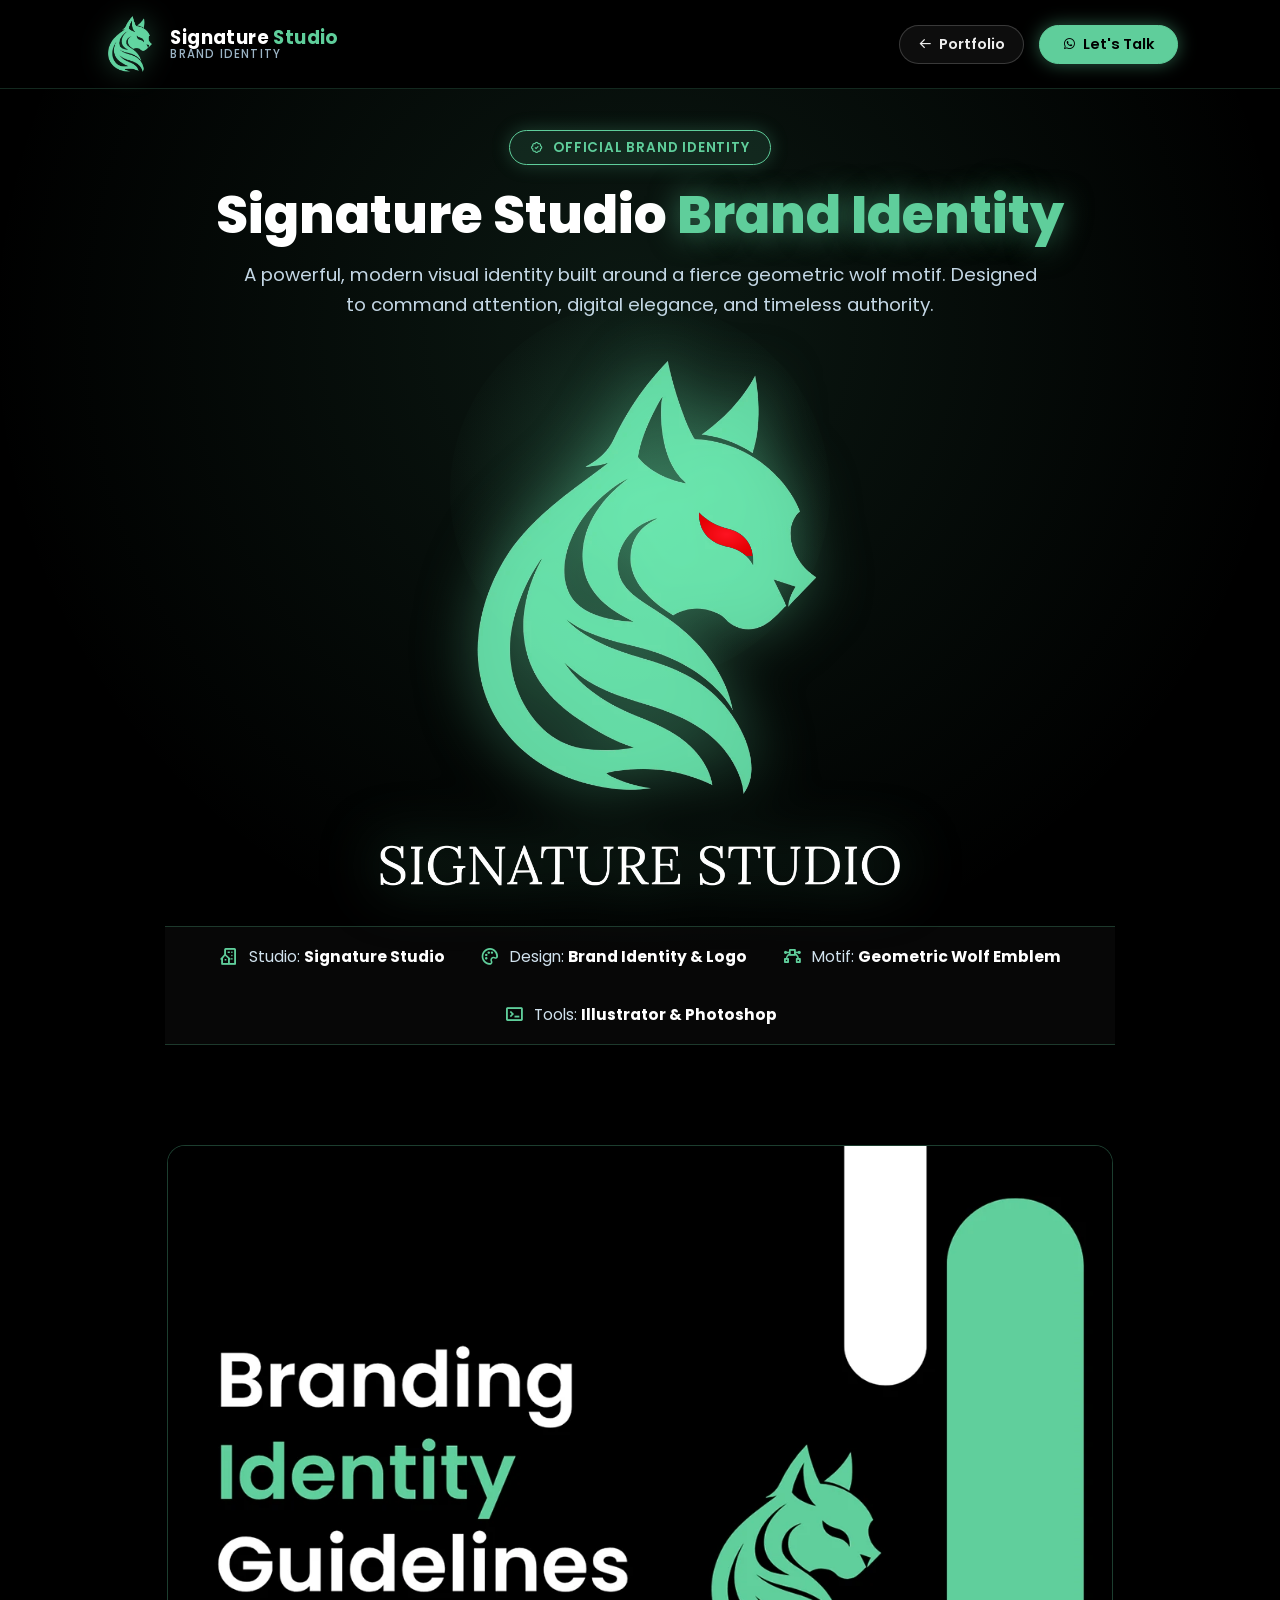
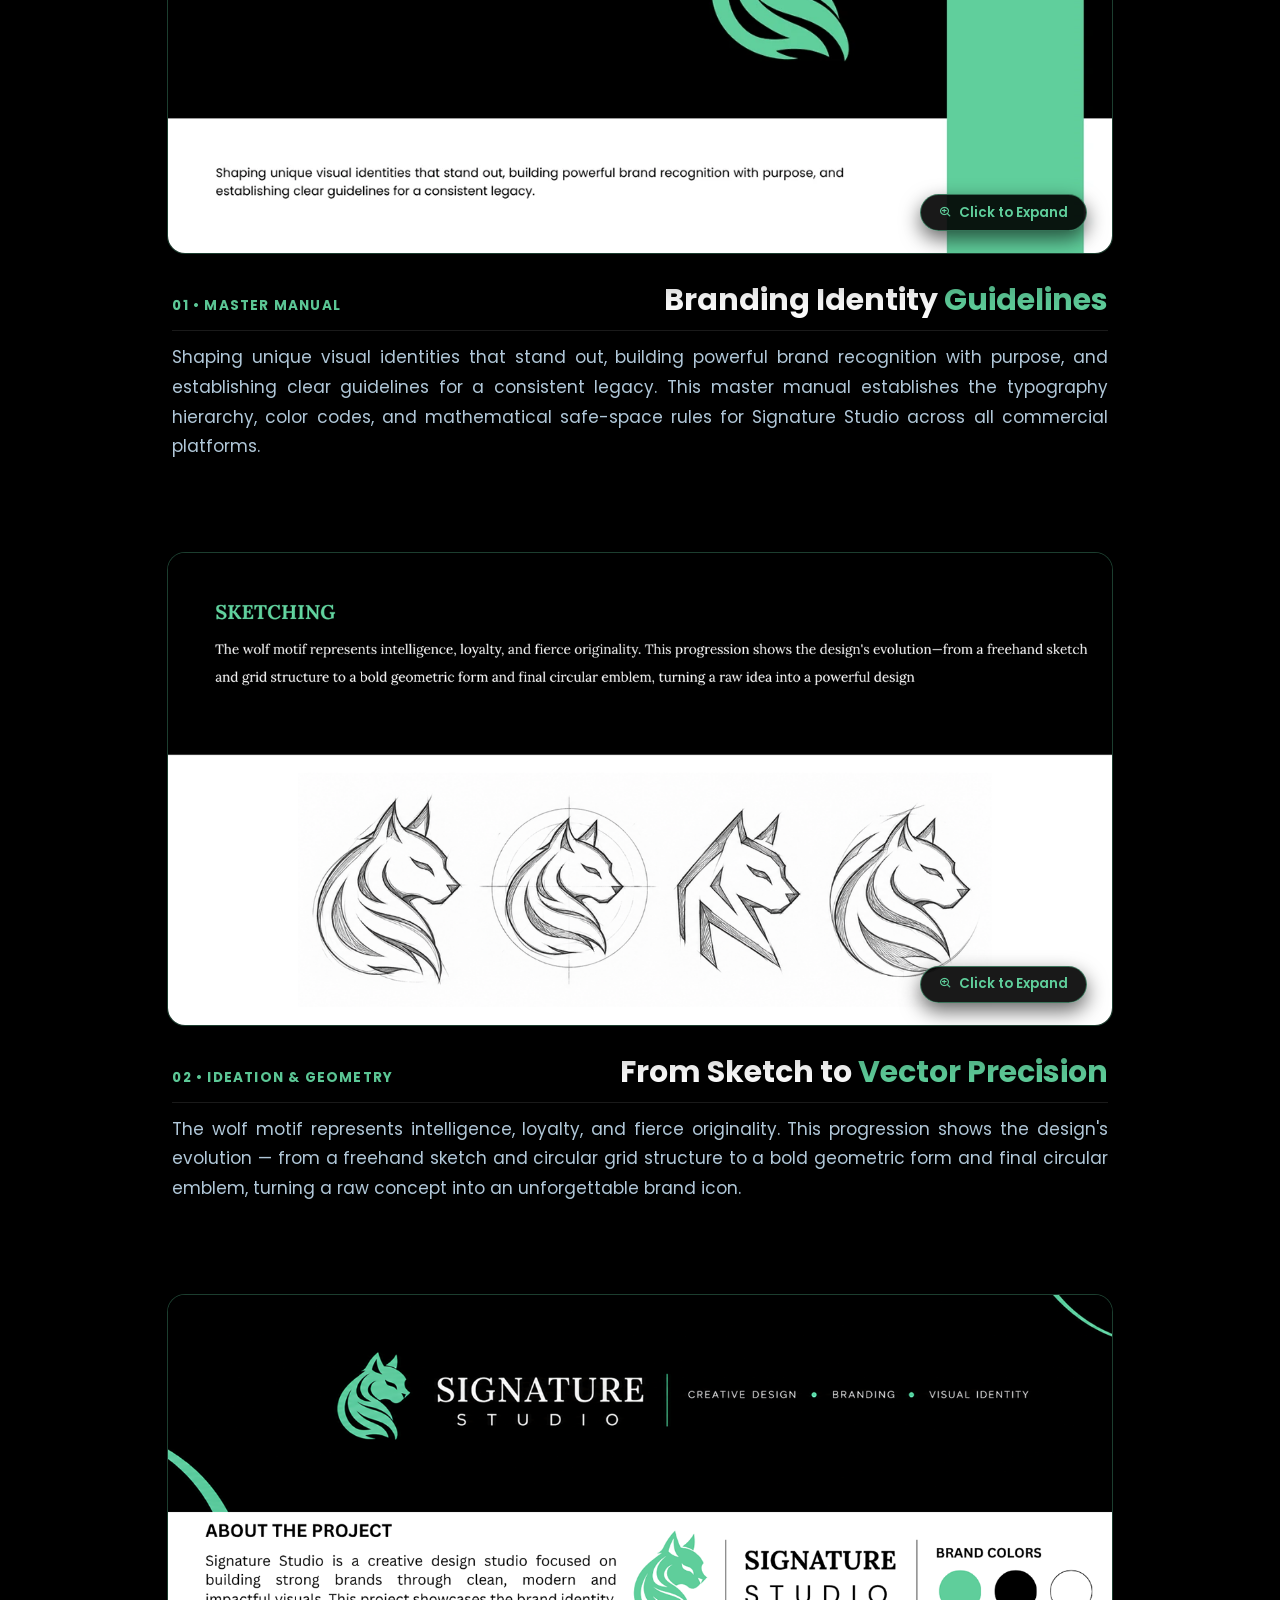
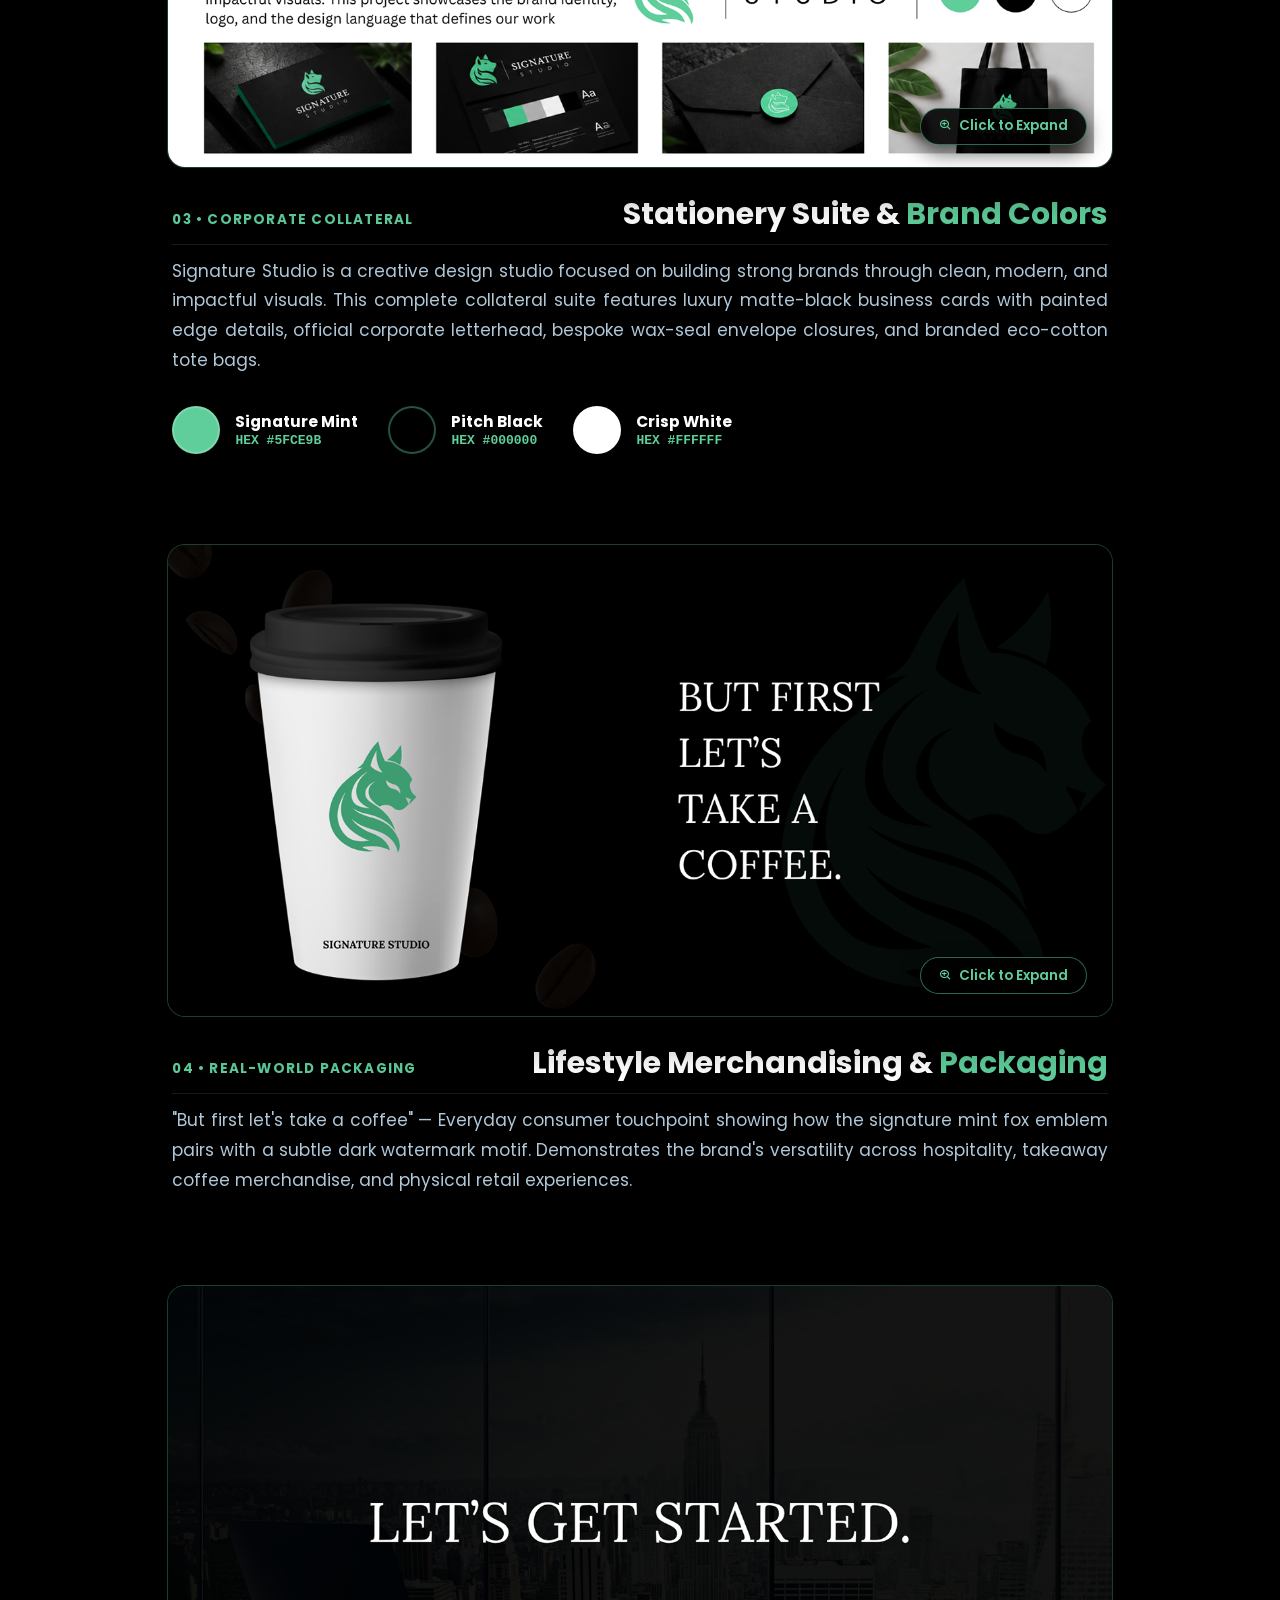
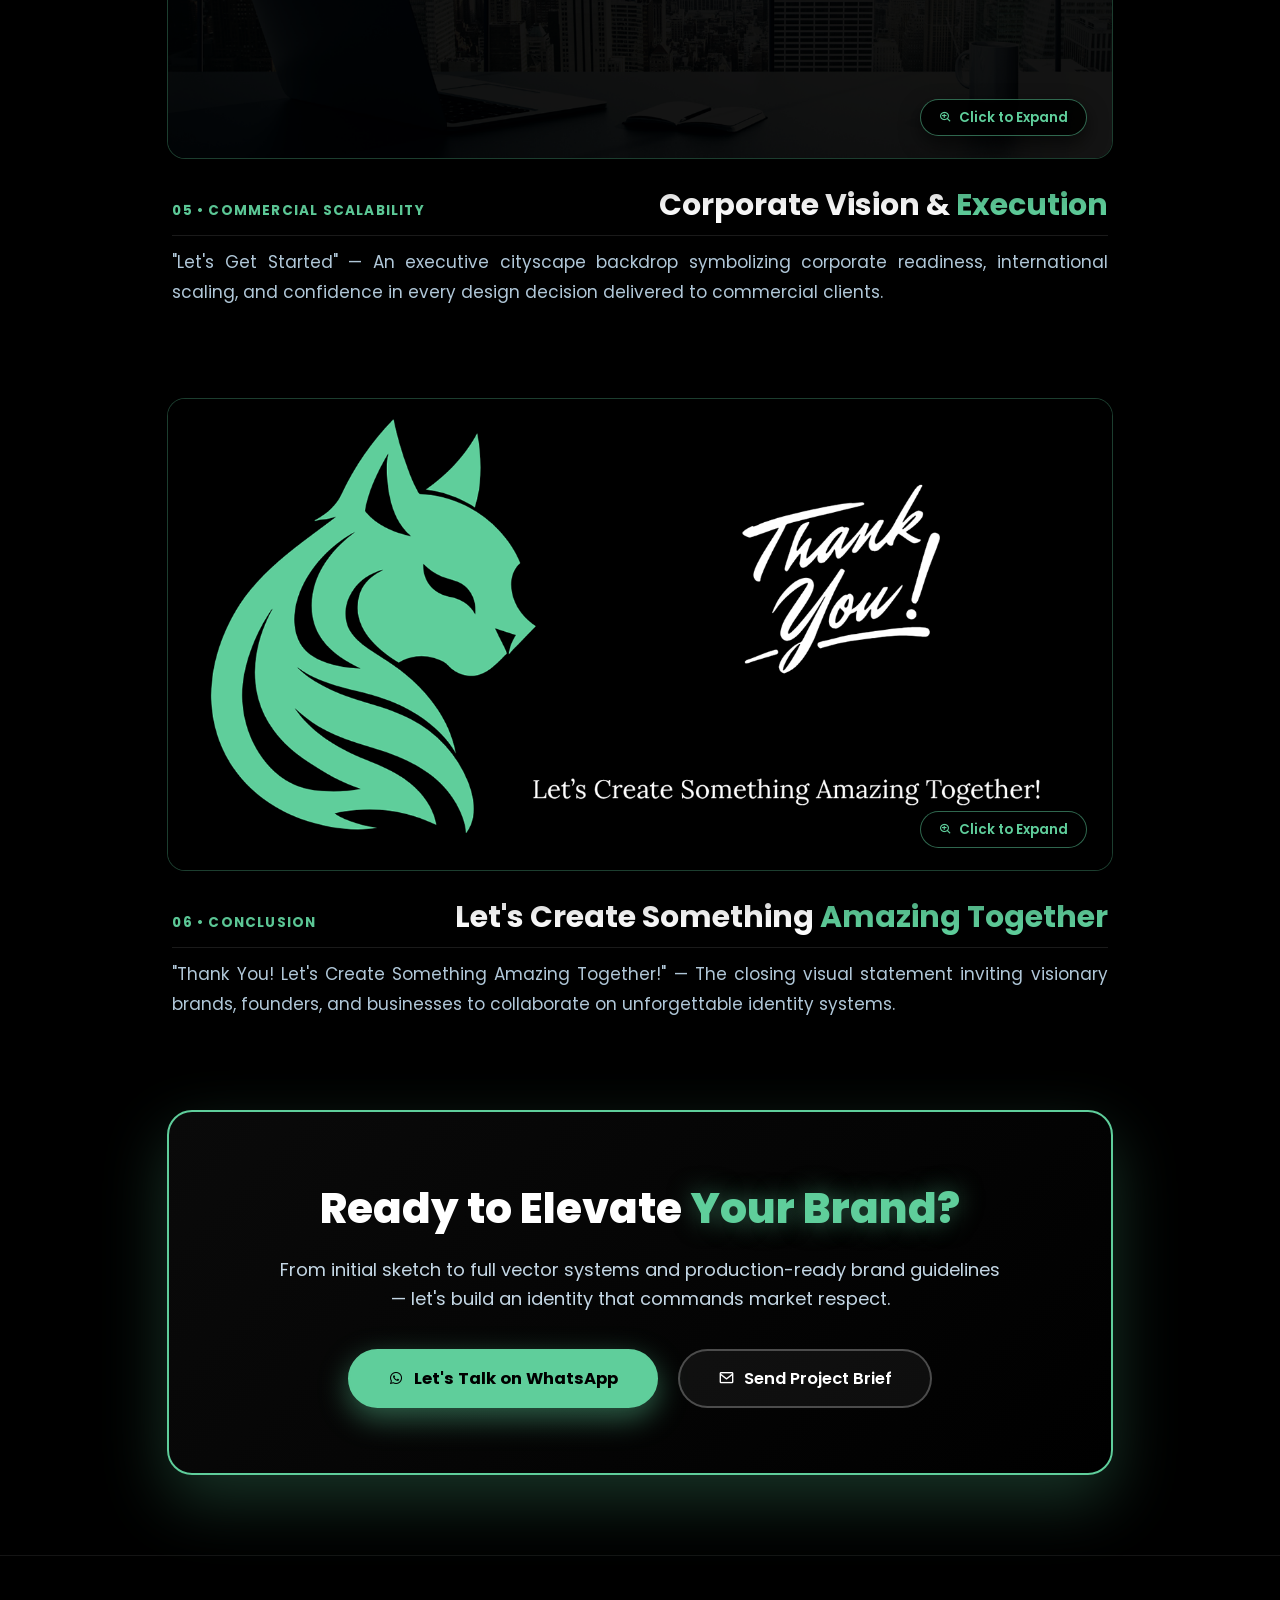
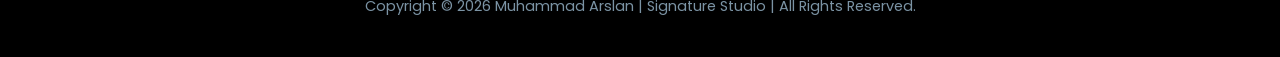
==== commit 3a03f668: "style: set pure pitch black background across Brand Identity page to seamlessly blend with Behance g" ====
--- a/brand-identity.html
+++ b/brand-identity.html
@@ -12,17 +12,17 @@
     <link href='https://unpkg.com/boxicons@2.1.4/css/boxicons.min.css' rel='stylesheet'>
 
     <style>
-        /* ==================== SIGNATURE STUDIO BRAND IDENTITY (DARK & MINT THEME) ==================== */
+        /* ==================== SIGNATURE STUDIO BRAND IDENTITY (PURE BLACK & MINT THEME) ==================== */
         :root {
-            --bg-color: #081b29;
-            --second-bg-color: #112e42;
+            --bg-color: #000000;
+            --second-bg-color: #0a0a0a;
             --text-color: #ededed;
             --main-color: #5fce9b;
             --main-glow: rgba(95, 206, 155, 0.45);
         }
 
         body.brand-showcase-page {
-            background-color: var(--bg-color);
+            background-color: #000000 !important;
             color: var(--text-color);
             font-family: 'Poppins', sans-serif;
             overflow-x: hidden;
@@ -41,7 +41,7 @@
             left: 0;
             width: 100%;
             padding: 1.6rem 8%;
-            background: rgba(8, 27, 41, 0.92);
+            background: rgba(0, 0, 0, 0.94);
             backdrop-filter: blur(16px);
             -webkit-backdrop-filter: blur(16px);
             display: flex;
@@ -151,7 +151,7 @@
             position: relative;
             padding: 13rem 8% 6rem;
             text-align: center;
-            background: radial-gradient(circle at 50% 30%, rgba(95, 206, 155, 0.14) 0%, transparent 65%);
+            background: radial-gradient(circle at 50% 30%, rgba(95, 206, 155, 0.12) 0%, transparent 65%), #000000;
         }
 
         .brand-pill-tag {
@@ -297,7 +297,7 @@
             padding: 1.8rem 3rem;
             border-top: 1px solid rgba(95, 206, 155, 0.25);
             border-bottom: 1px solid rgba(95, 206, 155, 0.25);
-            background: rgba(17, 46, 66, 0.35);
+            background: rgba(10, 10, 10, 0.7);
         }
 
         .meta-pill-item {
@@ -372,7 +372,7 @@
             position: absolute;
             bottom: 2.2rem;
             right: 2.5rem;
-            background: rgba(8, 27, 41, 0.88);
+            background: rgba(0, 0, 0, 0.9);
             border: 1px solid rgba(95, 206, 155, 0.5);
             border-radius: 2rem;
             padding: 0.75rem 1.8rem;
@@ -382,7 +382,7 @@
             display: inline-flex;
             align-items: center;
             gap: 0.6rem;
-            box-shadow: 0 8px 20px rgba(0, 0, 0, 0.5);
+            box-shadow: 0 8px 20px rgba(0, 0, 0, 0.6);
             pointer-events: none;
             transition: background 0.3s ease;
         }
@@ -479,7 +479,7 @@
         .brand-cta-wrap {
             margin-top: 4rem;
             padding: 6.5rem 8%;
-            background: linear-gradient(135deg, rgba(17, 46, 66, 0.95), rgba(8, 27, 41, 0.95));
+            background: linear-gradient(135deg, #0a0a0a 0%, #000000 100%);
             border: 2px solid var(--main-color);
             border-radius: 2.5rem;
             text-align: center;
@@ -564,7 +564,7 @@
         .lightbox-modal {
             position: fixed;
             inset: 0;
-            background: rgba(4, 15, 23, 0.95);
+            background: rgba(0, 0, 0, 0.97);
             backdrop-filter: blur(18px);
             -webkit-backdrop-filter: blur(18px);
             z-index: 9999;
@@ -625,7 +625,7 @@
         /* Footer */
         .brand-footer {
             padding: 4rem 8%;
-            background: #041018;
+            background: #000000;
             border-top: 1px solid rgba(255, 255, 255, 0.08);
             text-align: center;
         }
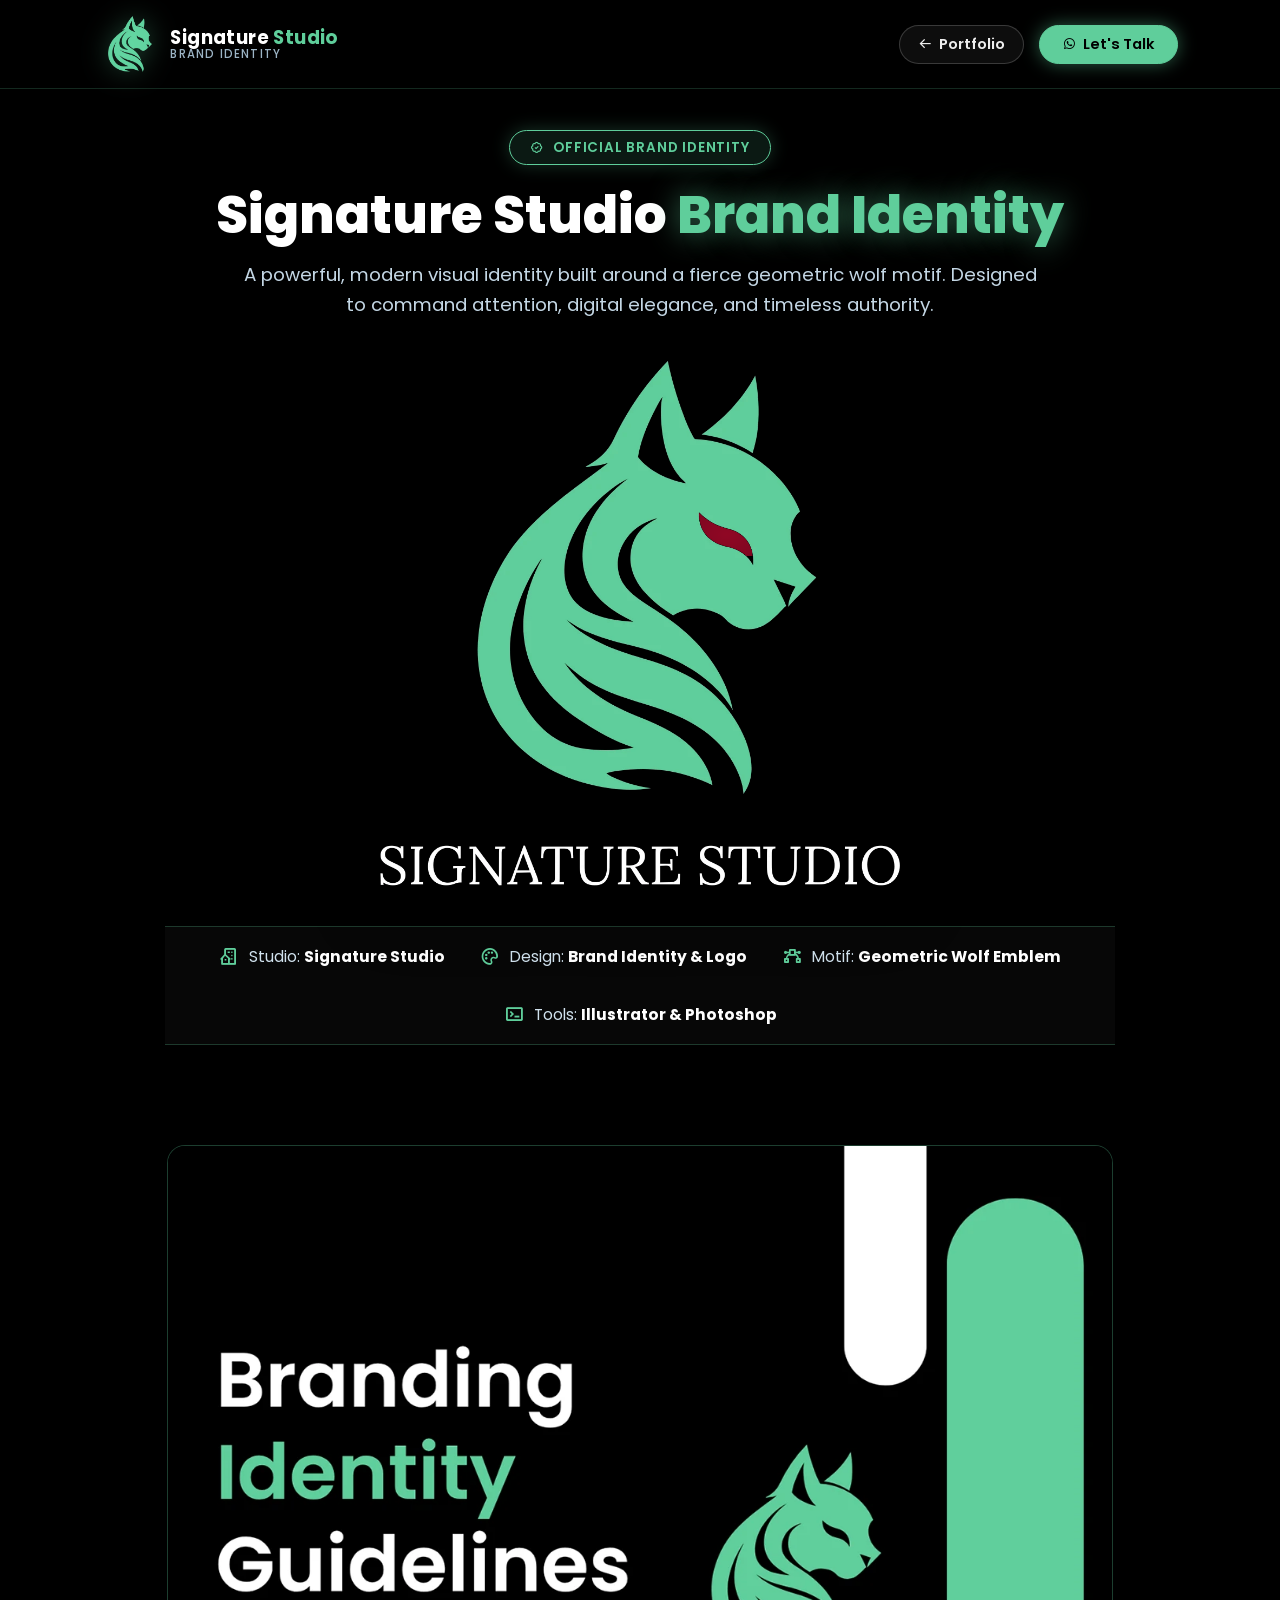
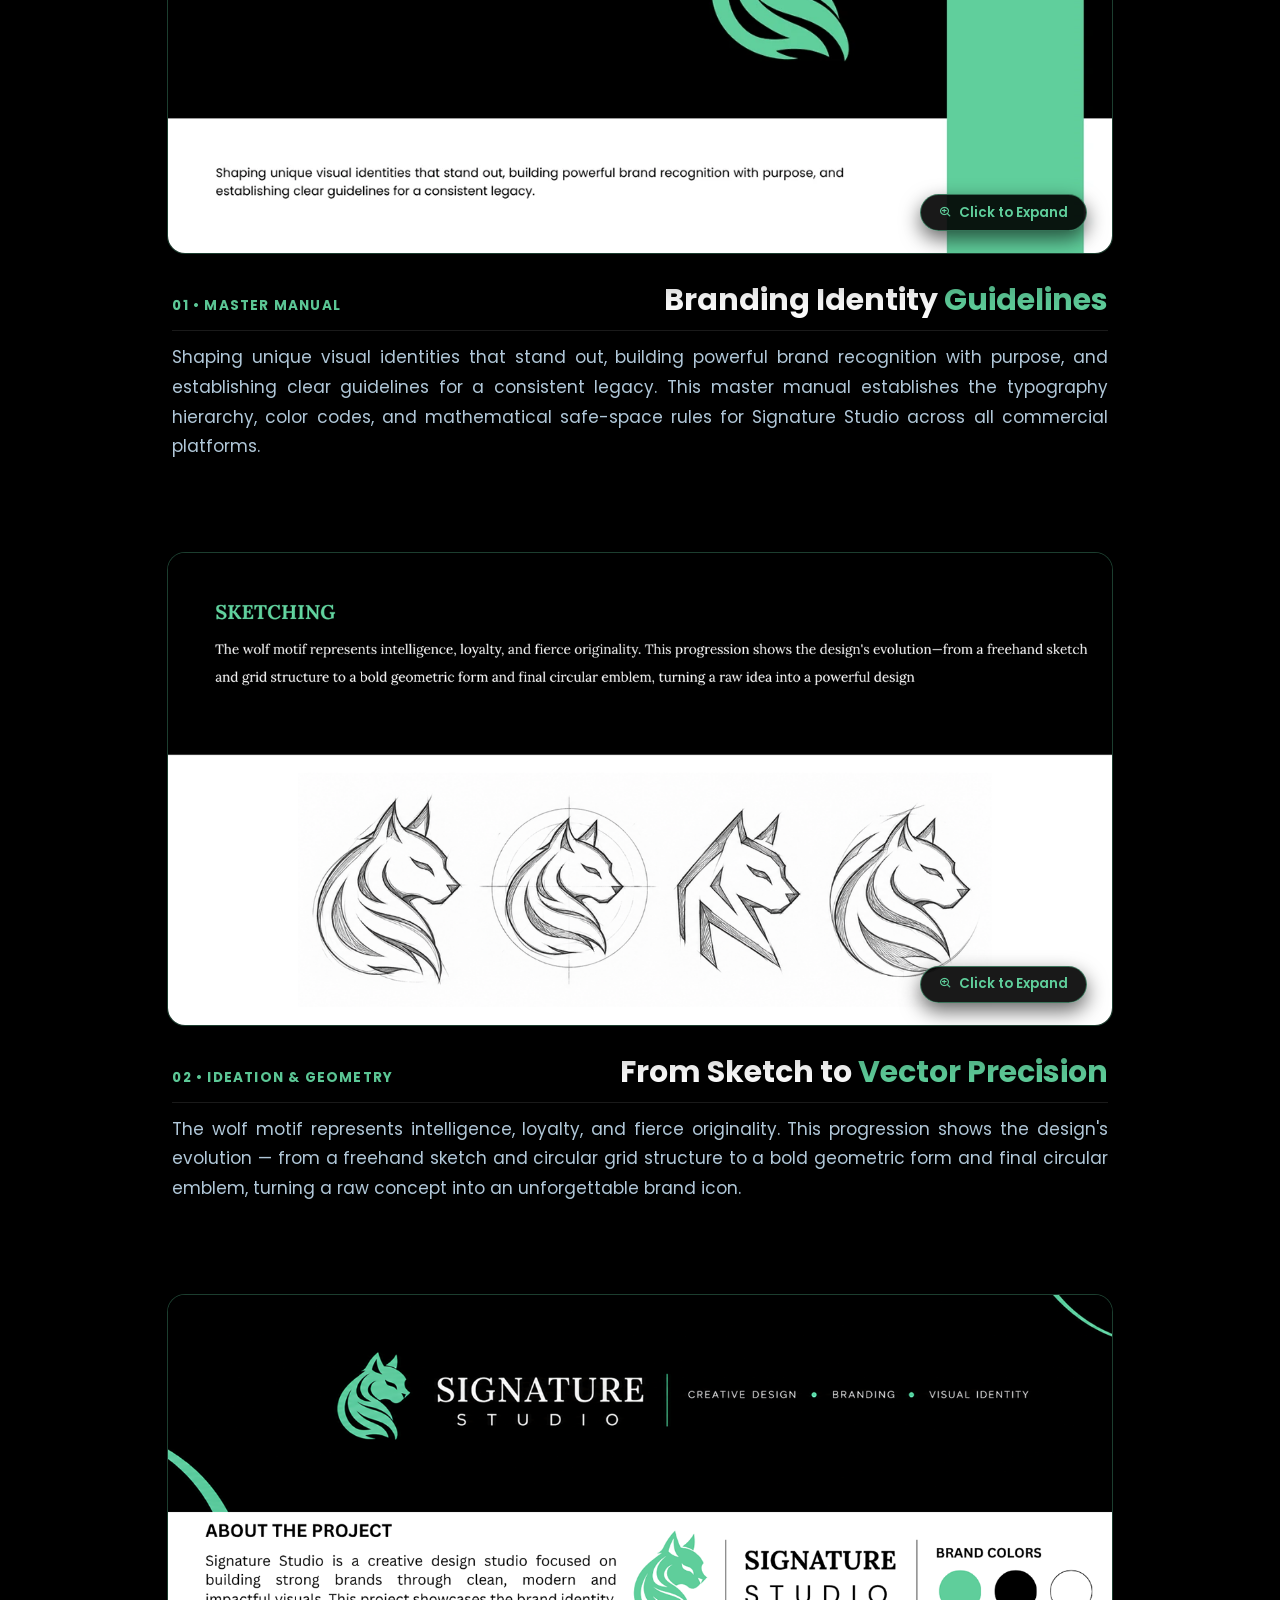
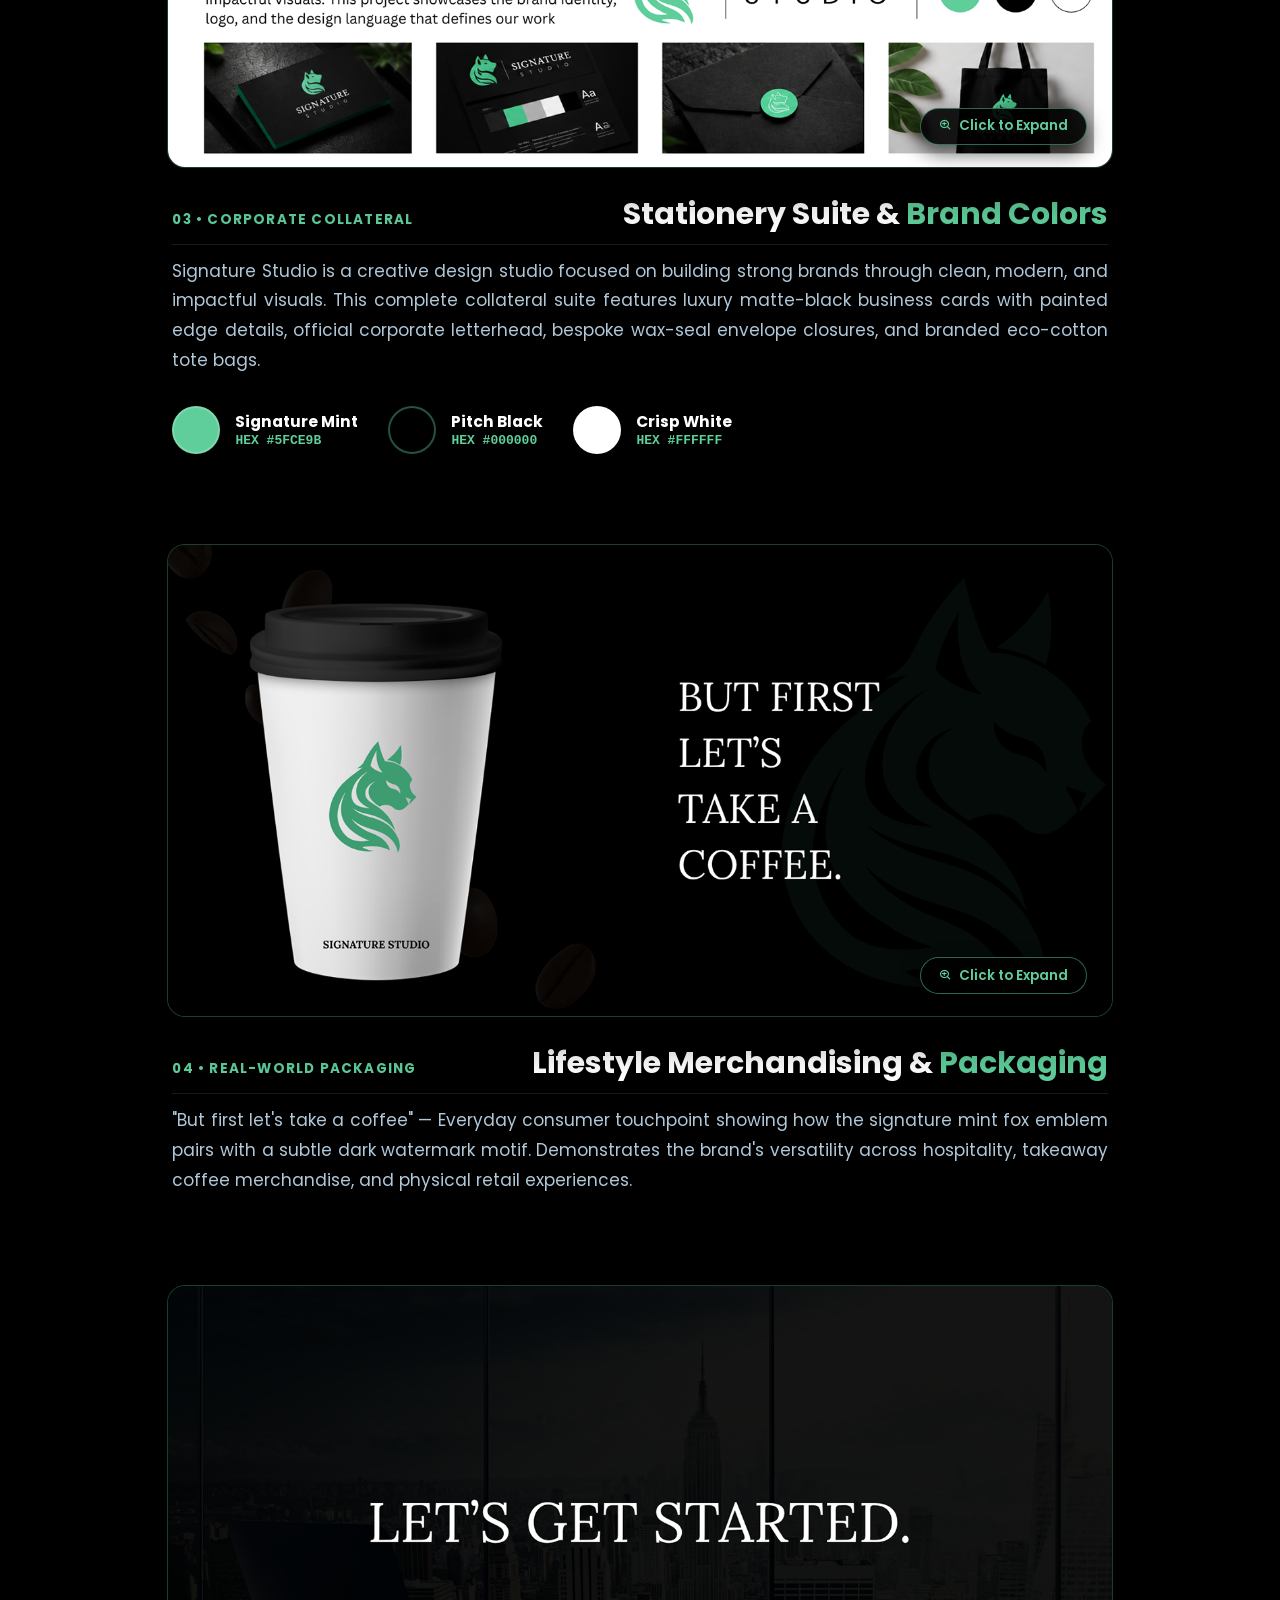
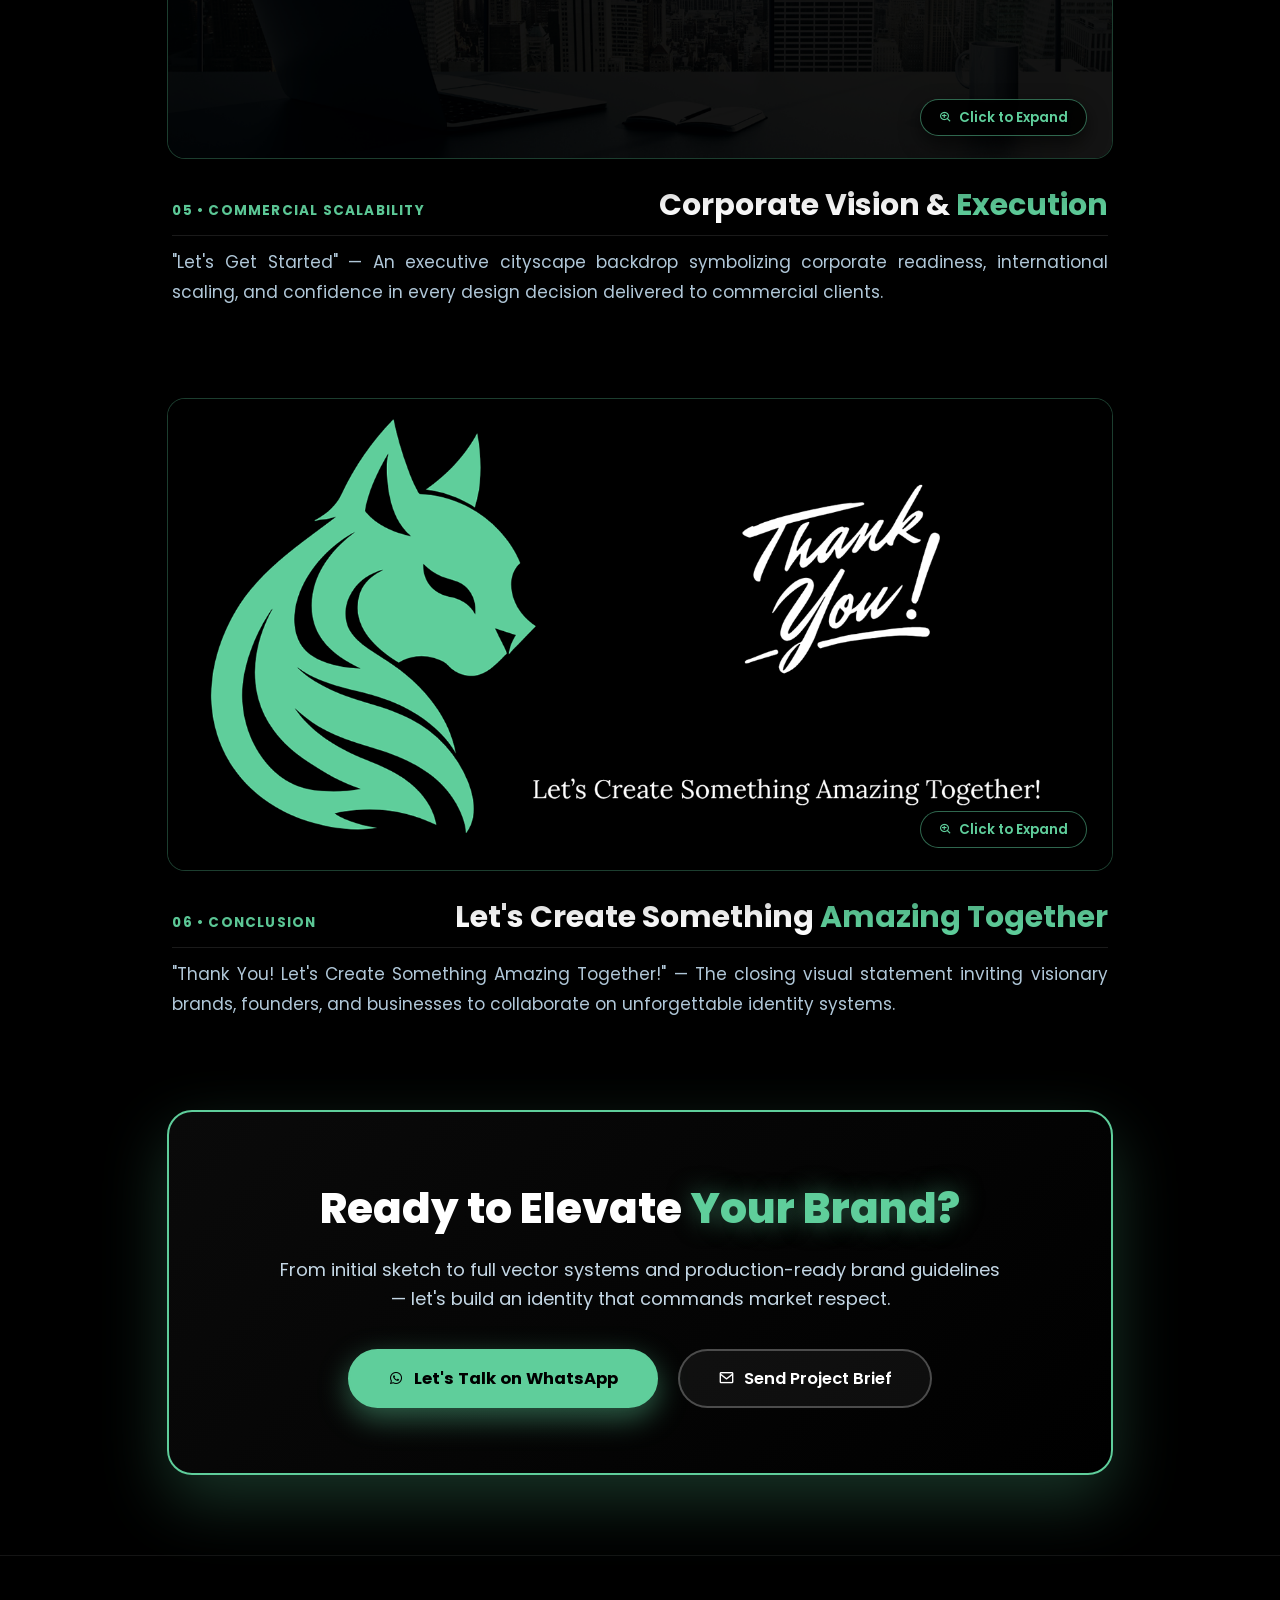
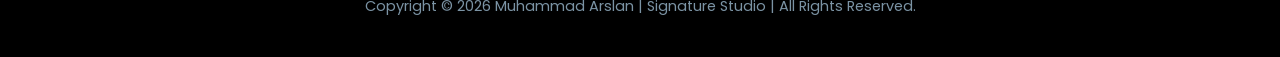
==== commit 43e5163d: "feat: move Brand Identity from navbar into big featured card box above services, remove wolf green b" ====
--- a/brand-identity.html
+++ b/brand-identity.html
@@ -151,7 +151,7 @@
             position: relative;
             padding: 13rem 8% 6rem;
             text-align: center;
-            background: radial-gradient(circle at 50% 30%, rgba(95, 206, 155, 0.12) 0%, transparent 65%), #000000;
+            background: #000000;
         }
 
         .brand-pill-tag {
@@ -192,7 +192,7 @@
             line-height: 1.65;
         }
 
-        /* ==================== HERO FOX WITH GLOWING RED EYE ANIMATION ==================== */
+        /* ==================== HERO FOX WITH GLOWING BURGUNDY EYE ANIMATION ==================== */
         .hero-fox-wrapper {
             position: relative;
             max-width: 52rem;
@@ -202,25 +202,6 @@
             align-items: center;
         }
 
-        .hero-fox-glow-backdrop {
-            position: absolute;
-            top: 25%;
-            left: 50%;
-            transform: translate(-50%, -50%);
-            width: 38rem;
-            height: 38rem;
-            background: radial-gradient(circle, rgba(95, 206, 155, 0.28) 0%, rgba(95, 206, 155, 0.08) 50%, transparent 75%);
-            border-radius: 50%;
-            pointer-events: none;
-            z-index: 1;
-            animation: backdropPulse 4s infinite ease-in-out;
-        }
-
-        @keyframes backdropPulse {
-            0%, 100% { transform: translate(-50%, -50%) scale(1); opacity: 0.8; }
-            50% { transform: translate(-50%, -50%) scale(1.12); opacity: 1; }
-        }
-
         .hero-fox-stage {
             position: relative;
             width: 100%;
@@ -231,11 +212,11 @@
             width: 100%;
             height: auto;
             display: block;
-            filter: drop-shadow(0 0 30px rgba(95, 206, 155, 0.55));
+            filter: drop-shadow(0 15px 35px rgba(0, 0, 0, 0.9));
             transition: transform 0.4s ease;
         }
 
-        /* THE ANIMATED BOLD RED EYE OVERLAY */
+        /* THE ANIMATED BOLD BURGUNDY EYE OVERLAY */
         .fox-red-eye-overlay {
             position: absolute;
             top: 0;
@@ -244,45 +225,45 @@
             height: 100%;
             pointer-events: none;
             z-index: 3;
-            animation: fierceRedEyeGaze 3.2s infinite ease-in-out;
+            animation: fierceBurgundyEyeGaze 3.2s infinite ease-in-out;
             will-change: opacity, filter;
         }
 
-        /* Keyframe animation for fierce, bold looking red eye */
-        @keyframes fierceRedEyeGaze {
+        /* Keyframe animation for fierce, dark Burgundy looking eye */
+        @keyframes fierceBurgundyEyeGaze {
             0% {
-                opacity: 0.85;
-                filter: drop-shadow(0 0 12px #ff0033) drop-shadow(0 0 25px #ff1744);
+                opacity: 0.88;
+                filter: drop-shadow(0 0 8px #800020) drop-shadow(0 0 16px #6a0017);
             }
             20% {
                 opacity: 1;
-                filter: drop-shadow(0 0 22px #ff0022) drop-shadow(0 0 45px #ff0033) drop-shadow(0 0 70px #ff2a4b) brightness(1.3);
+                filter: drop-shadow(0 0 14px #9b111e) drop-shadow(0 0 28px #800020) drop-shadow(0 0 45px #540012) brightness(1.2);
             }
             35% {
                 opacity: 0.92;
-                filter: drop-shadow(0 0 15px #ff0033) drop-shadow(0 0 32px #ff1744);
+                filter: drop-shadow(0 0 10px #800020) drop-shadow(0 0 20px #6a0017);
             }
             50% {
                 opacity: 1;
-                filter: drop-shadow(0 0 26px #ff0022) drop-shadow(0 0 55px #ff0033) drop-shadow(0 0 90px #ff1744) brightness(1.4);
+                filter: drop-shadow(0 0 16px #9b111e) drop-shadow(0 0 32px #800020) drop-shadow(0 0 55px #540012) brightness(1.3);
             }
             70% {
-                opacity: 0.88;
-                filter: drop-shadow(0 0 14px #ff0033) drop-shadow(0 0 30px #ff1744);
+                opacity: 0.9;
+                filter: drop-shadow(0 0 9px #800020) drop-shadow(0 0 18px #6a0017);
             }
             85% {
                 opacity: 1;
-                filter: drop-shadow(0 0 20px #ff0022) drop-shadow(0 0 42px #ff0033) brightness(1.25);
+                filter: drop-shadow(0 0 13px #9b111e) drop-shadow(0 0 25px #800020) brightness(1.18);
             }
             100% {
-                opacity: 0.85;
-                filter: drop-shadow(0 0 12px #ff0033) drop-shadow(0 0 25px #ff1744);
+                opacity: 0.88;
+                filter: drop-shadow(0 0 8px #800020) drop-shadow(0 0 16px #6a0017);
             }
         }
 
         .hero-fox-wrapper:hover .fox-red-eye-overlay {
             animation-duration: 1.5s;
-            filter: drop-shadow(0 0 30px #ff0022) drop-shadow(0 0 70px #ff0033) drop-shadow(0 0 100px #ff1744) brightness(1.5) !important;
+            filter: drop-shadow(0 0 18px #9b111e) drop-shadow(0 0 38px #800020) drop-shadow(0 0 60px #540012) brightness(1.35) !important;
         }
 
         /* Single-Line Project Metadata Bar (No Cards) */
@@ -799,14 +780,13 @@
             A powerful, modern visual identity built around a fierce geometric wolf motif. Designed to command attention, digital elegance, and timeless authority.
         </p>
 
-        <!-- Fox Logo in Hero with Animated Bold Red Eye -->
+        <!-- Fox Logo in Hero with Animated Bold Burgundy Eye -->
         <div class="hero-fox-wrapper" title="Signature Studio Official Emblem">
-            <div class="hero-fox-glow-backdrop"></div>
             <div class="hero-fox-stage">
                 <!-- Base Fox Logo + SIGNATURE STUDIO wordmark -->
                 <img src="images/fox-full.png" alt="Signature Studio Fox Logo" class="fox-base-logo">
-                <!-- Exact overlay with fierce glowing animated red eye -->
-                <img src="images/fox-eye-red.png" alt="Fierce Glowing Red Eye Animation" class="fox-red-eye-overlay">
+                <!-- Exact overlay with fierce glowing animated burgundy eye -->
+                <img src="images/fox-eye-burgundy.png" alt="Fierce Glowing Burgundy Eye Animation" class="fox-red-eye-overlay">
             </div>
         </div>
 
--- a/style.css
+++ b/style.css
@@ -1158,10 +1158,150 @@
     text-shadow: 0 0 12px rgba(95, 206, 155, 0.4);
 }
 
+/* ==================== BIG BRAND IDENTITY SPOTLIGHT SECTION ==================== */
+.brand-spotlight {
+    min-height: auto;
+    padding: 7.5rem 9% 3rem;
+    background: var(--bg-color);
+    position: relative;
+    overflow: hidden;
+}
+
+.brand-spotlight-container {
+    max-width: 120rem;
+    margin: 0 auto;
+}
+
+.brand-spotlight-card {
+    display: block;
+    text-decoration: none;
+    margin-top: 1rem;
+    border-radius: 2.4rem;
+    background: #080a0e;
+    border: 1.5px solid rgba(95, 206, 155, 0.28);
+    box-shadow: 0 15px 45px rgba(0, 0, 0, 0.7);
+    overflow: hidden;
+    position: relative;
+    transition: transform .4s cubic-bezier(0.165, 0.84, 0.44, 1), border-color .35s ease, box-shadow .4s ease;
+}
+
+.brand-spotlight-card:hover {
+    transform: translateY(-8px);
+    border-color: var(--main-color);
+    box-shadow: 0 25px 65px rgba(95, 206, 155, 0.25), 0 0 35px rgba(95, 206, 155, 0.18);
+}
+
+.brand-spotlight-img-wrap {
+    position: relative;
+    width: 100%;
+    background: #000000;
+    overflow: hidden;
+    border-bottom: 1px solid rgba(95, 206, 155, 0.18);
+}
+
+.brand-spotlight-img {
+    width: 100%;
+    height: auto;
+    display: block;
+    object-fit: cover;
+    transition: transform .6s cubic-bezier(0.165, 0.84, 0.44, 1);
+}
+
+.brand-spotlight-card:hover .brand-spotlight-img {
+    transform: scale(1.025);
+}
+
+.brand-spotlight-badge-overlay {
+    position: absolute;
+    top: 2.2rem;
+    right: 2.6rem;
+    z-index: 2;
+}
+
+.spotlight-chip {
+    display: inline-flex;
+    align-items: center;
+    gap: .7rem;
+    padding: .65rem 1.8rem;
+    background: rgba(8, 8, 10, 0.88);
+    border: 1.2px solid var(--main-color);
+    border-radius: 2rem;
+    color: var(--main-color);
+    font-size: 1.35rem;
+    font-weight: 600;
+    letter-spacing: .04rem;
+    backdrop-filter: blur(10px);
+    box-shadow: 0 4px 18px rgba(0, 0, 0, 0.65);
+}
+
+.brand-spotlight-content {
+    display: flex;
+    justify-content: space-between;
+    align-items: center;
+    padding: 2.8rem 3.6rem;
+    background: linear-gradient(180deg, rgba(14, 18, 24, 0.85) 0%, #07090c 100%);
+    gap: 2.5rem;
+    flex-wrap: wrap;
+}
+
+.brand-spotlight-text h3 {
+    font-size: 2.6rem;
+    font-weight: 700;
+    color: #ffffff;
+    margin-bottom: .8rem;
+    transition: color .3s ease;
+}
+
+.brand-spotlight-card:hover .brand-spotlight-text h3 {
+    color: var(--main-color);
+}
+
+.brand-spotlight-text p {
+    font-size: 1.55rem;
+    color: #c4d7e5;
+    line-height: 1.65;
+    max-width: 72rem;
+    margin: 0;
+}
+
+.brand-spotlight-cta {
+    flex-shrink: 0;
+}
+
+.spotlight-action-btn {
+    display: inline-flex;
+    align-items: center;
+    gap: 1rem;
+    padding: 1.3rem 2.8rem;
+    background: var(--main-color);
+    color: var(--bg-color);
+    font-size: 1.6rem;
+    font-weight: 700;
+    border-radius: 3rem;
+    box-shadow: 0 0 22px rgba(95, 206, 155, 0.45);
+    transition: all .35s ease;
+}
+
+.spotlight-action-btn i {
+    font-size: 2.1rem;
+    transition: transform .35s ease;
+}
+
+.brand-spotlight-card:hover .spotlight-action-btn {
+    background: #ffffff;
+    color: #000000;
+    box-shadow: 0 0 30px rgba(255, 255, 255, 0.6);
+    transform: scale(1.04);
+}
+
+.brand-spotlight-card:hover .spotlight-action-btn i {
+    transform: translateX(4px);
+}
+
 /* ==================== SERVICES SECTION ==================== */
 .services {
     min-height: auto;
-    padding: 8rem 9% 8rem;
+    padding: 4.5rem 9% 8rem;
     background: var(--bg-color);
     position: relative;
     overflow: hidden;
@@ -2976,3 +3116,68 @@
         z-index: 5;
     }
 }
+
+/* ==================== RESPONSIVE FOR BRAND IDENTITY SPOTLIGHT ==================== */
+@media (max-width: 768px) {
+    .brand-spotlight {
+        padding: 5rem 5% 2rem;
+    }
+
+    .brand-spotlight-content {
+        padding: 2.2rem 2.4rem;
+        flex-direction: column;
+        align-items: flex-start;
+        gap: 2rem;
+    }
+
+    .brand-spotlight-text h3 {
+        font-size: 2.2rem;
+    }
+
+    .brand-spotlight-text p {
+        font-size: 1.45rem;
+    }
+
+    .brand-spotlight-cta {
+        width: 100%;
+    }
+
+    .spotlight-action-btn {
+        width: 100%;
+        justify-content: center;
+        padding: 1.15rem 2.2rem;
+        font-size: 1.5rem;
+    }
+
+    .brand-spotlight-badge-overlay {
+        top: 1.4rem;
+        right: 1.4rem;
+    }
+
+    .spotlight-chip {
+        font-size: 1.2rem;
+        padding: .45rem 1.3rem;
+    }
+}
+
+@media (max-width: 462px) {
+    .brand-spotlight {
+        padding: 4rem 4% 1.5rem;
+    }
+
+    .brand-spotlight-card {
+        border-radius: 1.8rem;
+    }
+
+    .brand-spotlight-content {
+        padding: 1.8rem 1.6rem;
+    }
+
+    .brand-spotlight-text h3 {
+        font-size: 1.95rem;
+    }
+
+    .brand-spotlight-text p {
+        font-size: 1.35rem;
+    }
+}
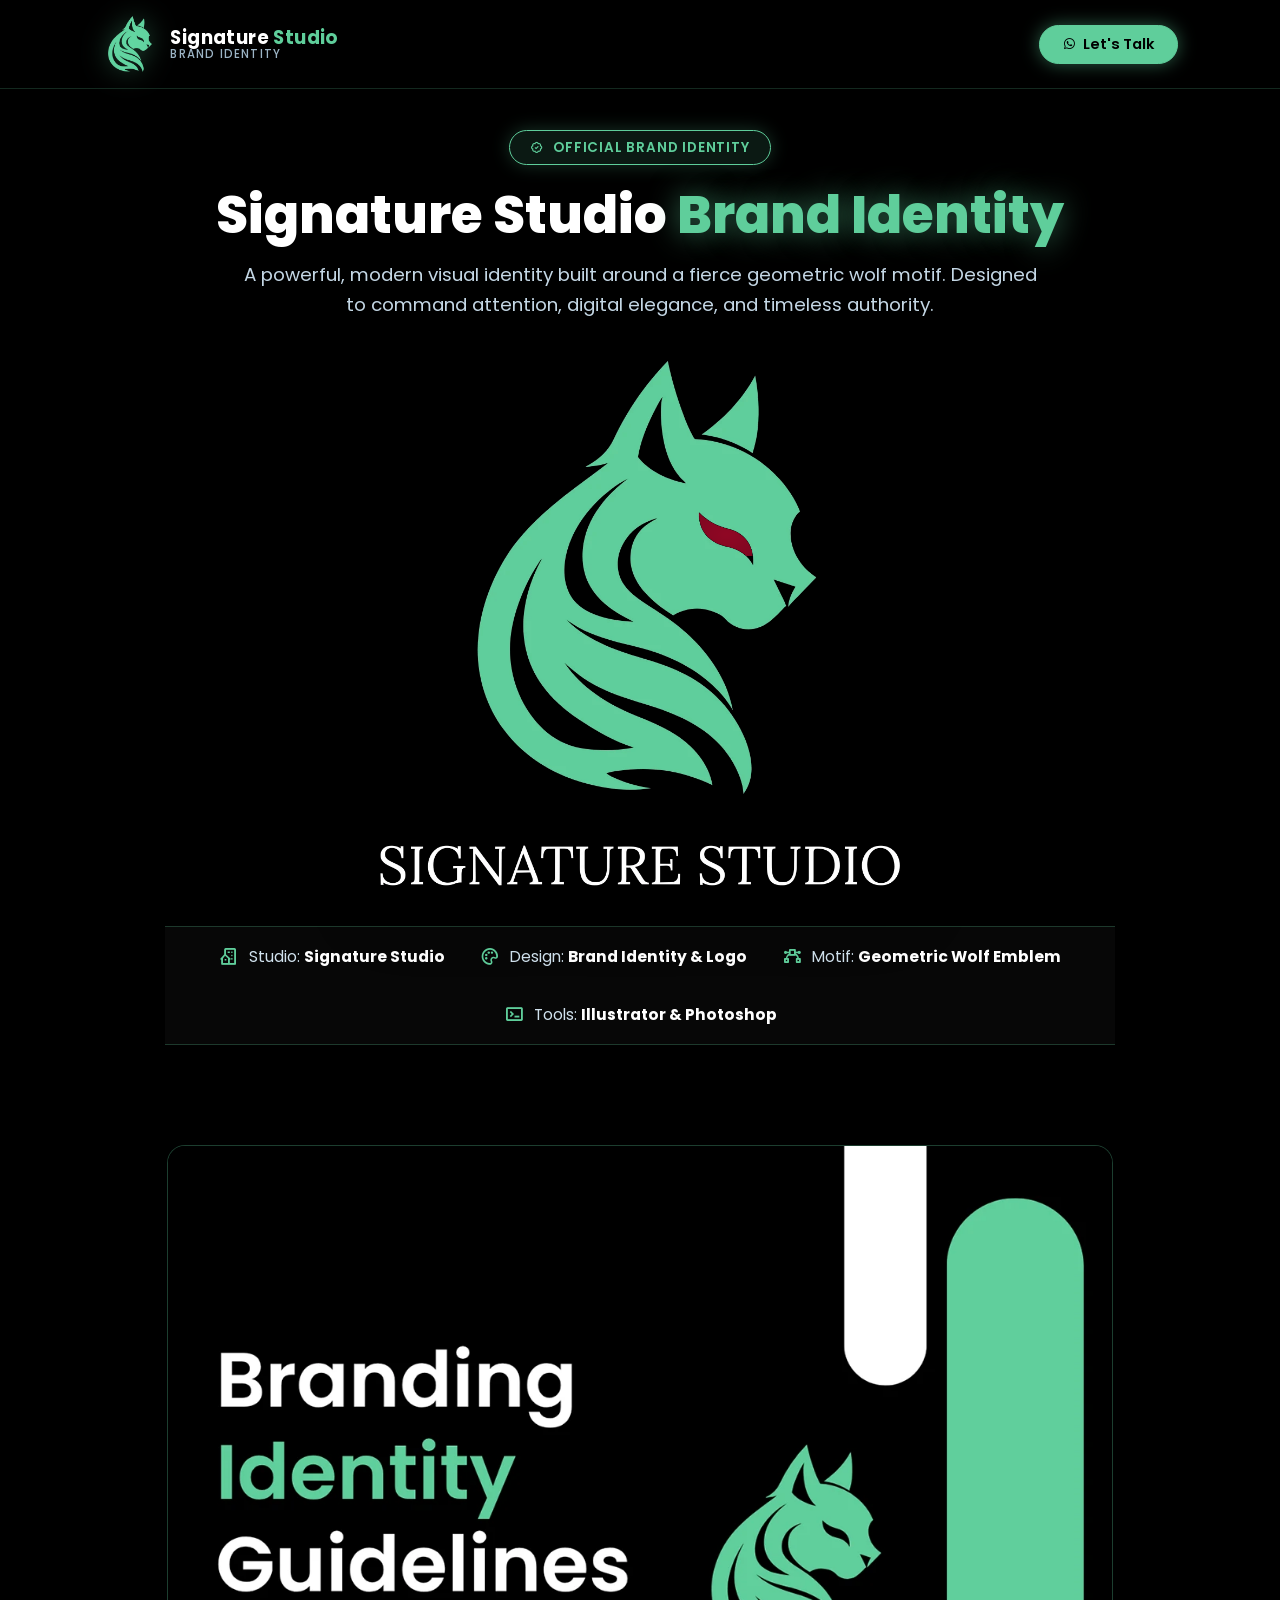
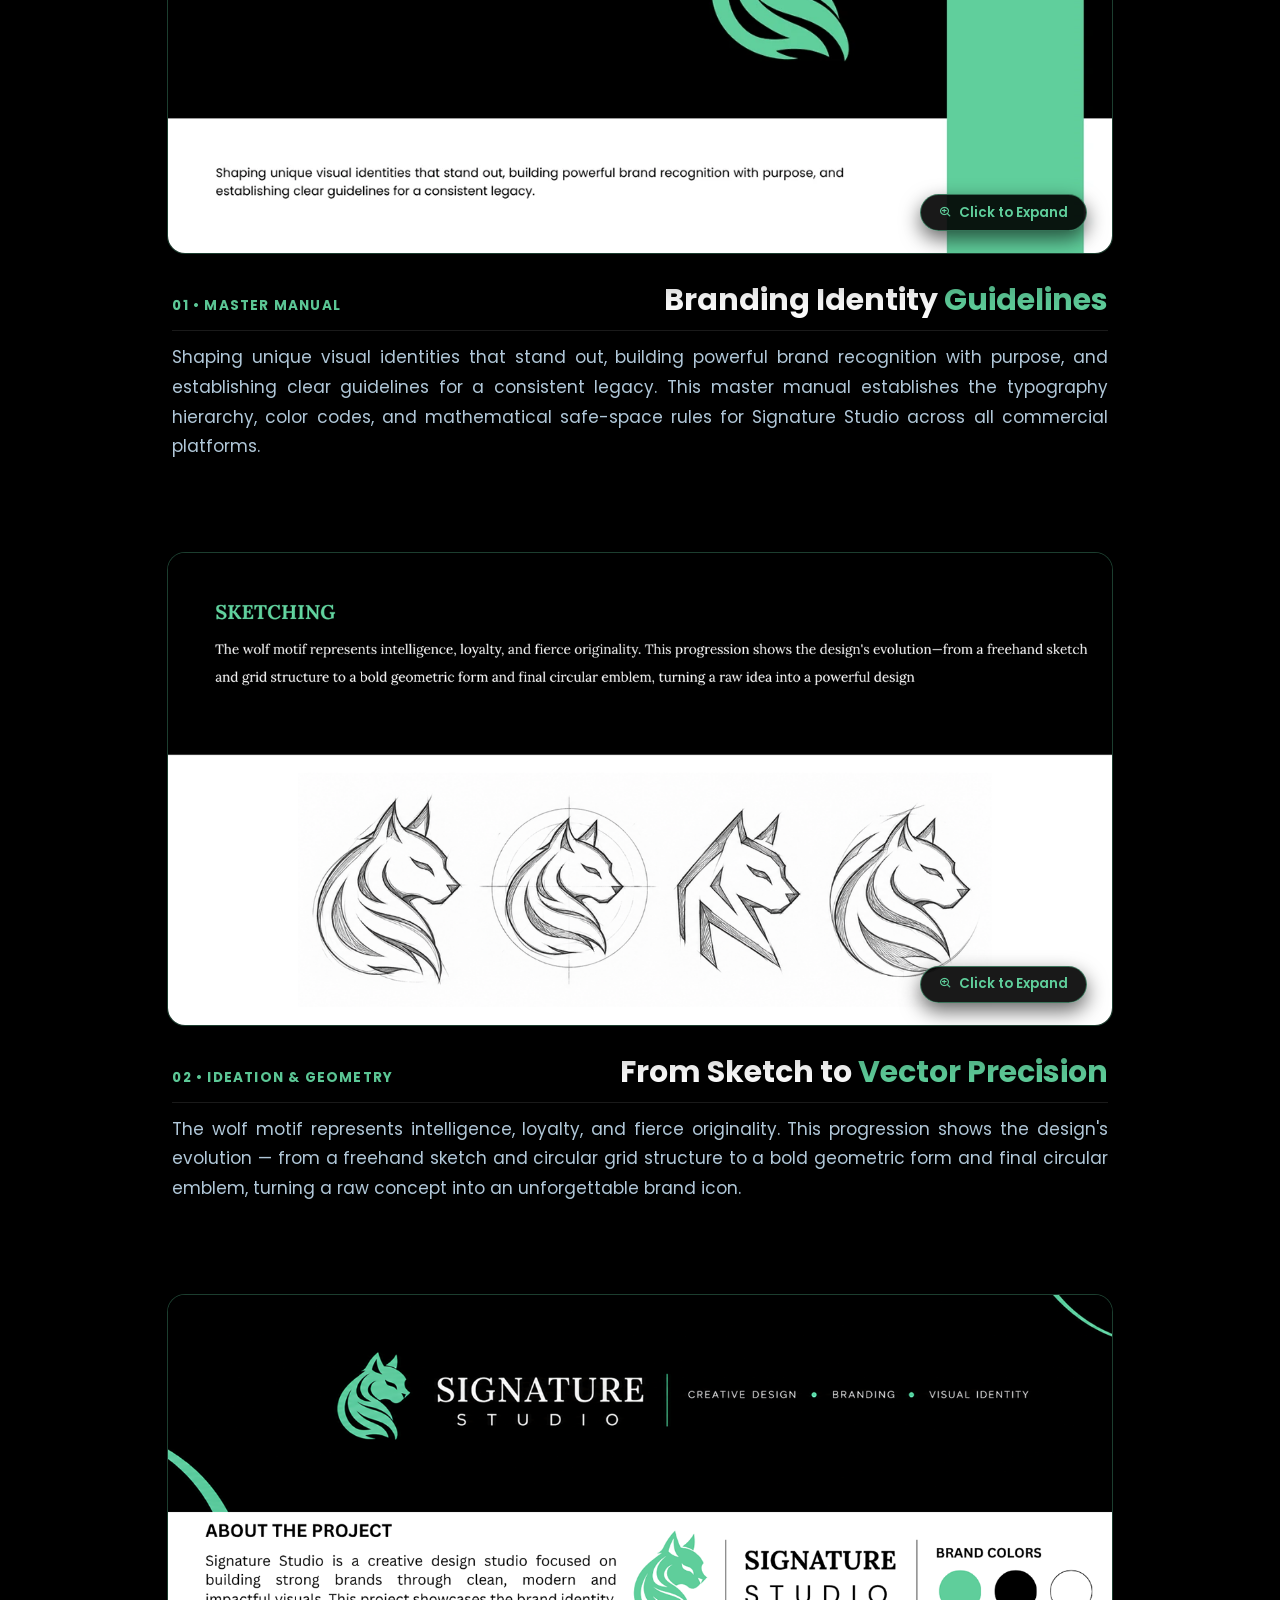
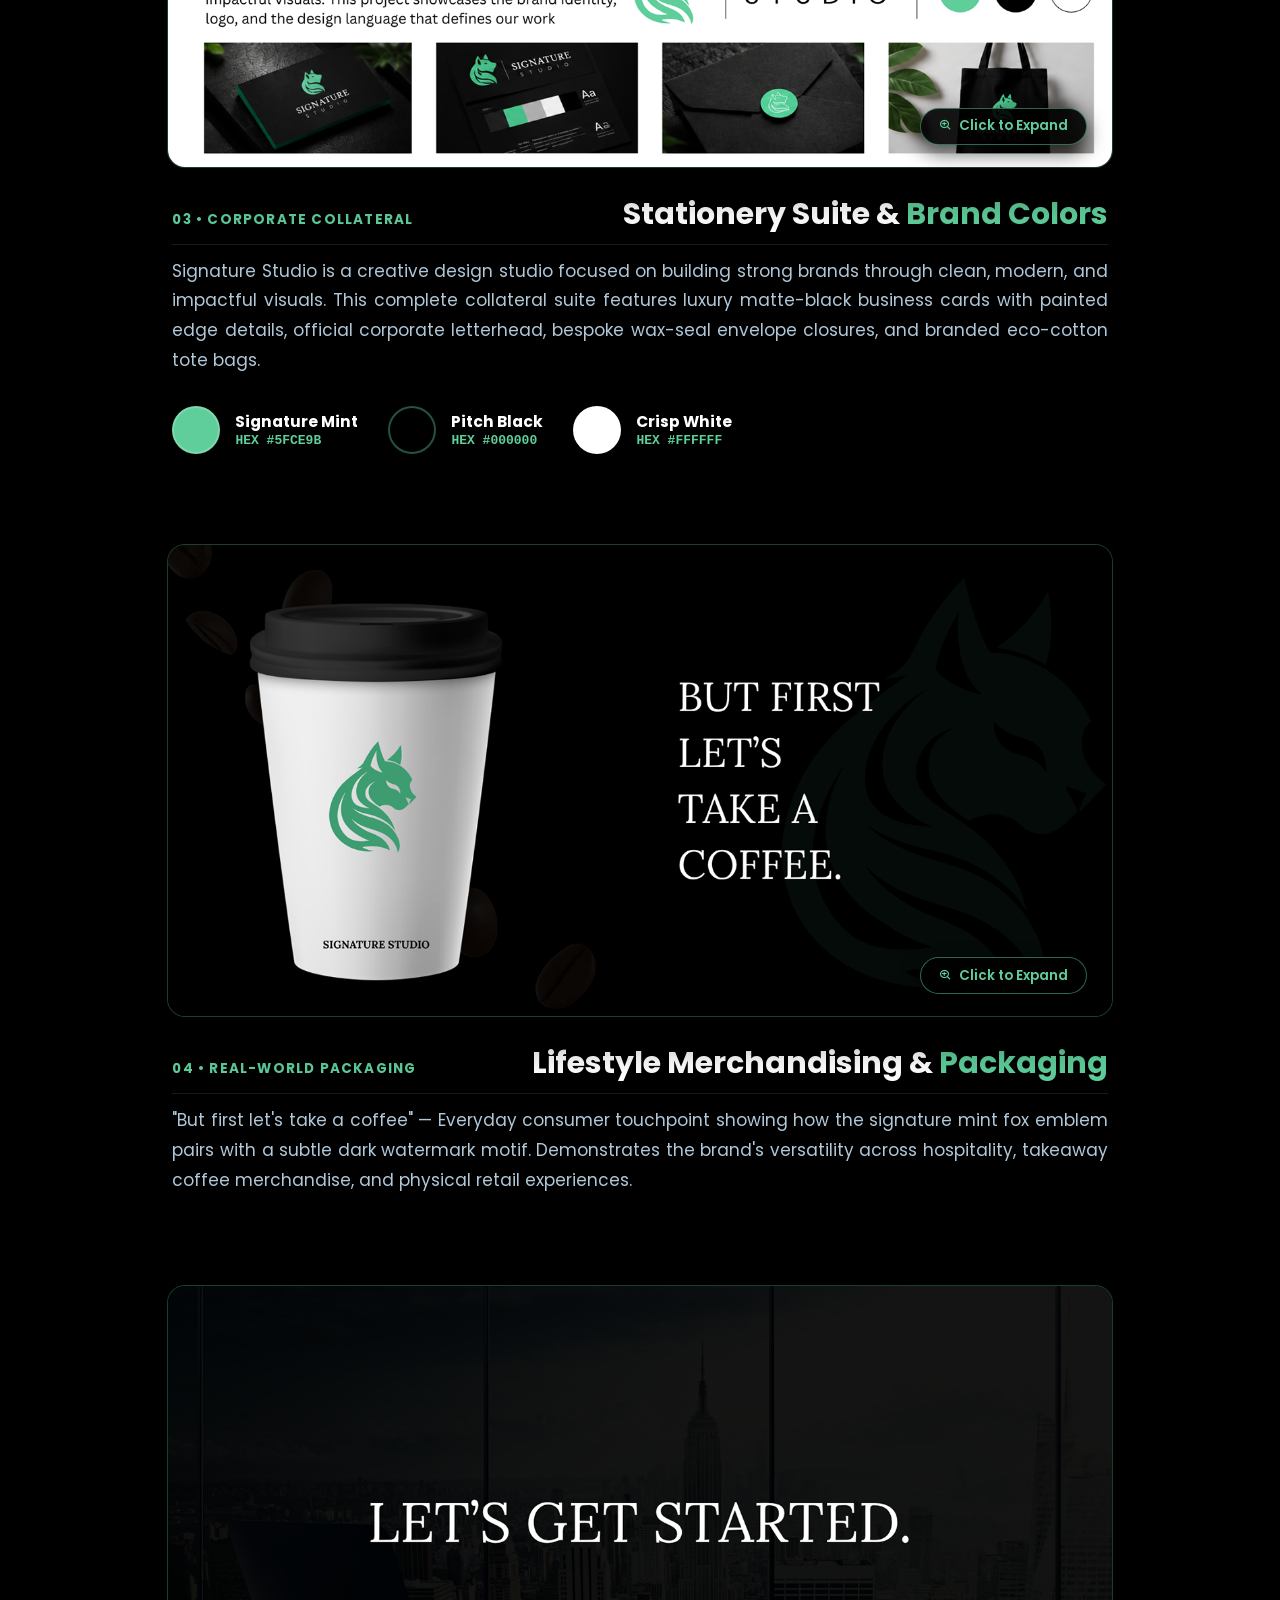
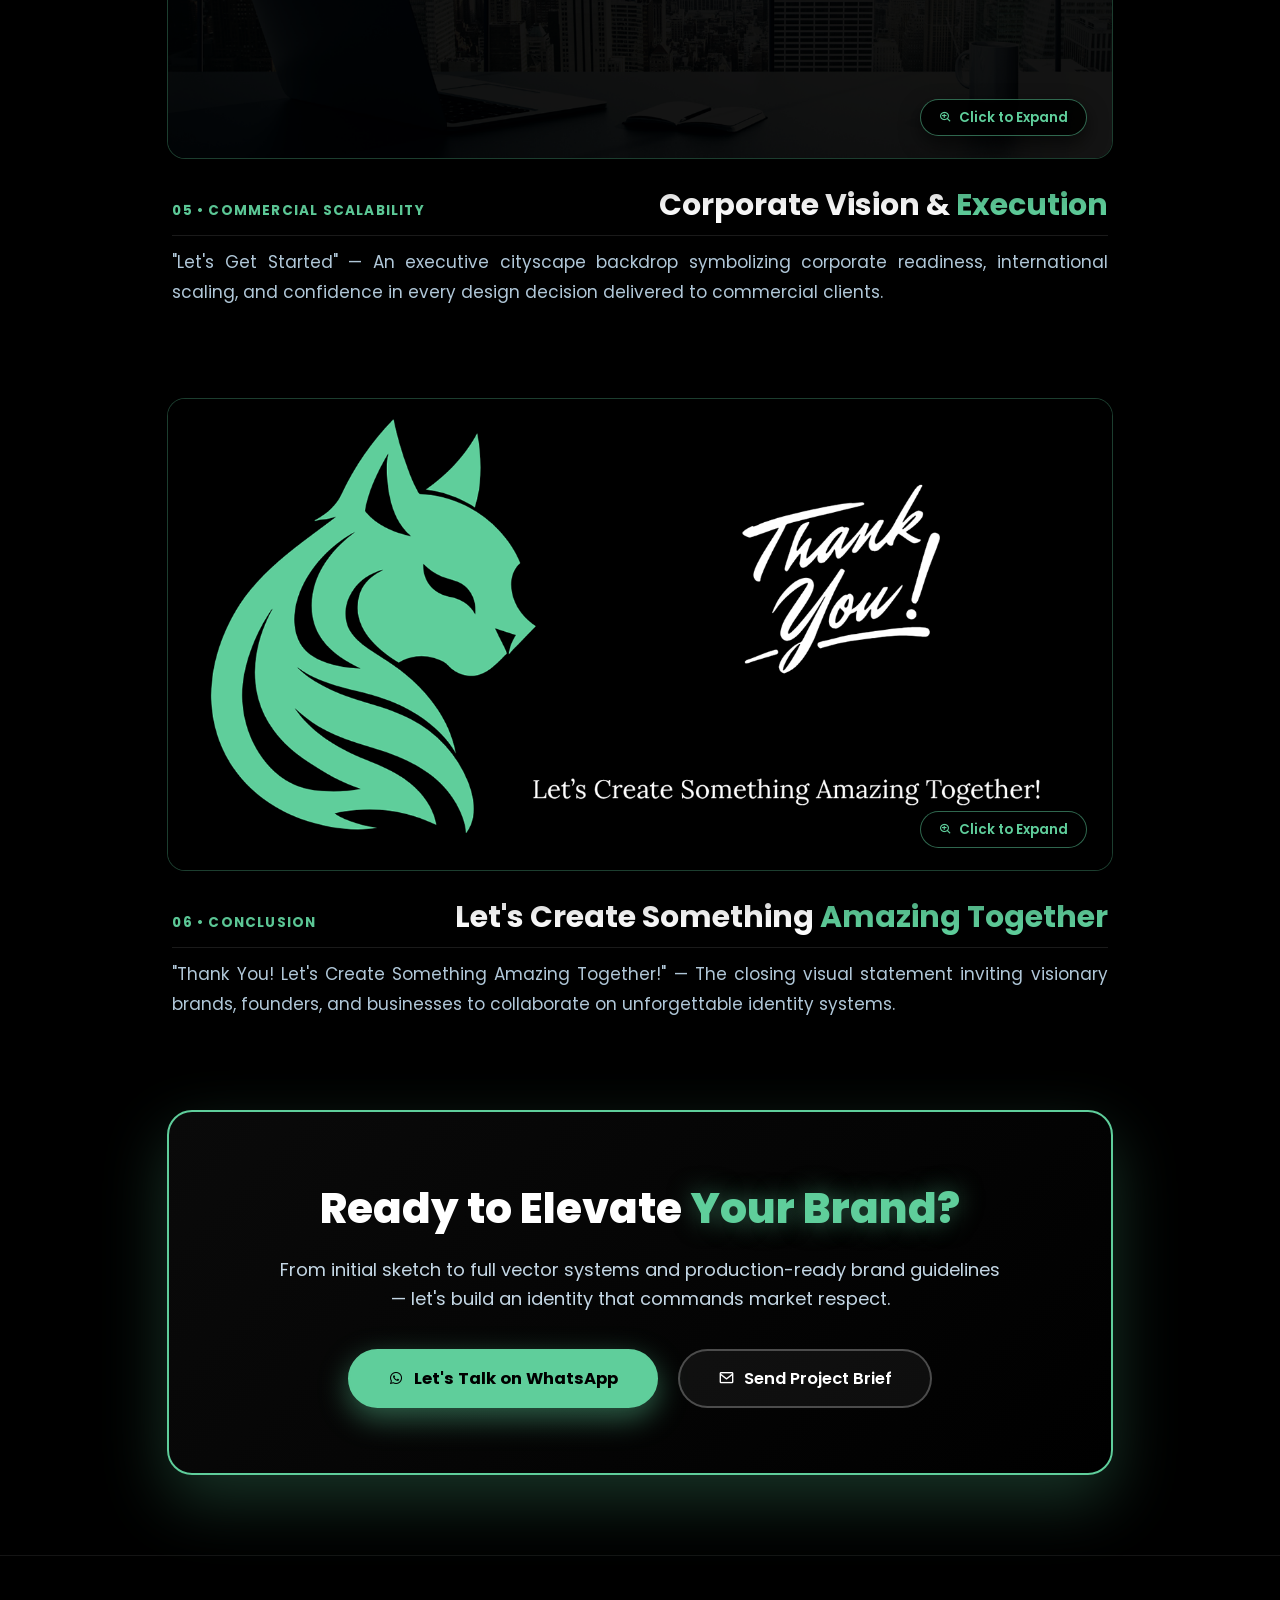
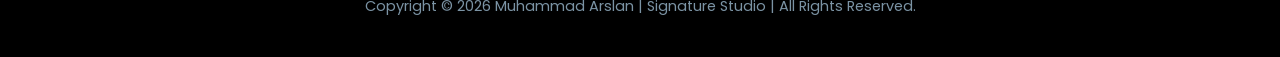
==== commit f1ec35c4: "feat: animate skill bars on scroll into view, remove portfolio back button in brand identity navbar," ====
--- a/brand-identity.html
+++ b/brand-identity.html
@@ -757,10 +757,6 @@
         </a>
 
         <div class="brand-nav-actions">
-            <a href="index.html" class="btn-nav-return" title="Back to Portfolio">
-                <i class='bx bx-arrow-back'></i>
-                <span>Portfolio</span>
-            </a>
             <a href="https://wa.me/923067517024?text=Hello%20Muhammad%20Arslan%2C%20I%20saw%20your%20Signature%20Studio%20Brand%20Identity%20showcase%20and%20would%20like%20to%20discuss%20a%20project!" target="_blank" class="btn-nav-cta" title="Let's Talk">
                 <i class='bx bxl-whatsapp'></i>
                 <span>Let's Talk</span>
--- a/style.css
+++ b/style.css
@@ -1789,11 +1789,75 @@
 .skills-content .progress .bar span {
     display: block;
     height: 100%;
+    width: 0%;
     border-radius: 0.8rem;
     background: linear-gradient(90deg, #2a8355 0%, #5fce9b 60%, #a8f5d0 100%);
     position: relative;
-    transition: width 1.2s cubic-bezier(0.2, 0.8, 0.2, 1);
+    transition: width 1.3s cubic-bezier(0.22, 1, 0.36, 1);
     box-shadow: 0 0 10px rgba(95, 206, 155, 0.35);
+    will-change: width;
+}
+
+/* Scroll-triggered progress bar fill animation (animates forward from 0% when scrolled into view) */
+.skills.show-animate .skills-column:nth-child(1) .progress:nth-child(1) .bar span,
+.skills.animate-skills .skills-column:nth-child(1) .progress:nth-child(1) .bar span {
+    width: 95%;
+    transition-delay: 0.1s;
+}
+
+.skills.show-animate .skills-column:nth-child(1) .progress:nth-child(2) .bar span,
+.skills.animate-skills .skills-column:nth-child(1) .progress:nth-child(2) .bar span {
+    width: 95%;
+    transition-delay: 0.2s;
+}
+
+.skills.show-animate .skills-column:nth-child(1) .progress:nth-child(3) .bar span,
+.skills.animate-skills .skills-column:nth-child(1) .progress:nth-child(3) .bar span {
+    width: 90%;
+    transition-delay: 0.3s;
+}
+
+.skills.show-animate .skills-column:nth-child(1) .progress:nth-child(4) .bar span,
+.skills.animate-skills .skills-column:nth-child(1) .progress:nth-child(4) .bar span {
+    width: 88%;
+    transition-delay: 0.4s;
+}
+
+.skills.show-animate .skills-column:nth-child(1) .progress:nth-child(5) .bar span,
+.skills.animate-skills .skills-column:nth-child(1) .progress:nth-child(5) .bar span {
+    width: 82%;
+    transition-delay: 0.5s;
+}
+
+/* Right column (Professional & Digital Skills) */
+.skills.show-animate .skills-column:nth-child(2) .progress:nth-child(1) .bar span,
+.skills.animate-skills .skills-column:nth-child(2) .progress:nth-child(1) .bar span {
+    width: 88%;
+    transition-delay: 0.15s;
+}
+
+.skills.show-animate .skills-column:nth-child(2) .progress:nth-child(2) .bar span,
+.skills.animate-skills .skills-column:nth-child(2) .progress:nth-child(2) .bar span {
+    width: 92%;
+    transition-delay: 0.25s;
+}
+
+.skills.show-animate .skills-column:nth-child(2) .progress:nth-child(3) .bar span,
+.skills.animate-skills .skills-column:nth-child(2) .progress:nth-child(3) .bar span {
+    width: 86%;
+    transition-delay: 0.35s;
+}
+
+.skills.show-animate .skills-column:nth-child(2) .progress:nth-child(4) .bar span,
+.skills.animate-skills .skills-column:nth-child(2) .progress:nth-child(4) .bar span {
+    width: 85%;
+    transition-delay: 0.45s;
+}
+
+.skills.show-animate .skills-column:nth-child(2) .progress:nth-child(5) .bar span,
+.skills.animate-skills .skills-column:nth-child(2) .progress:nth-child(5) .bar span {
+    width: 75%;
+    transition-delay: 0.55s;
 }
 
 .skills-content .progress .bar span::after {
